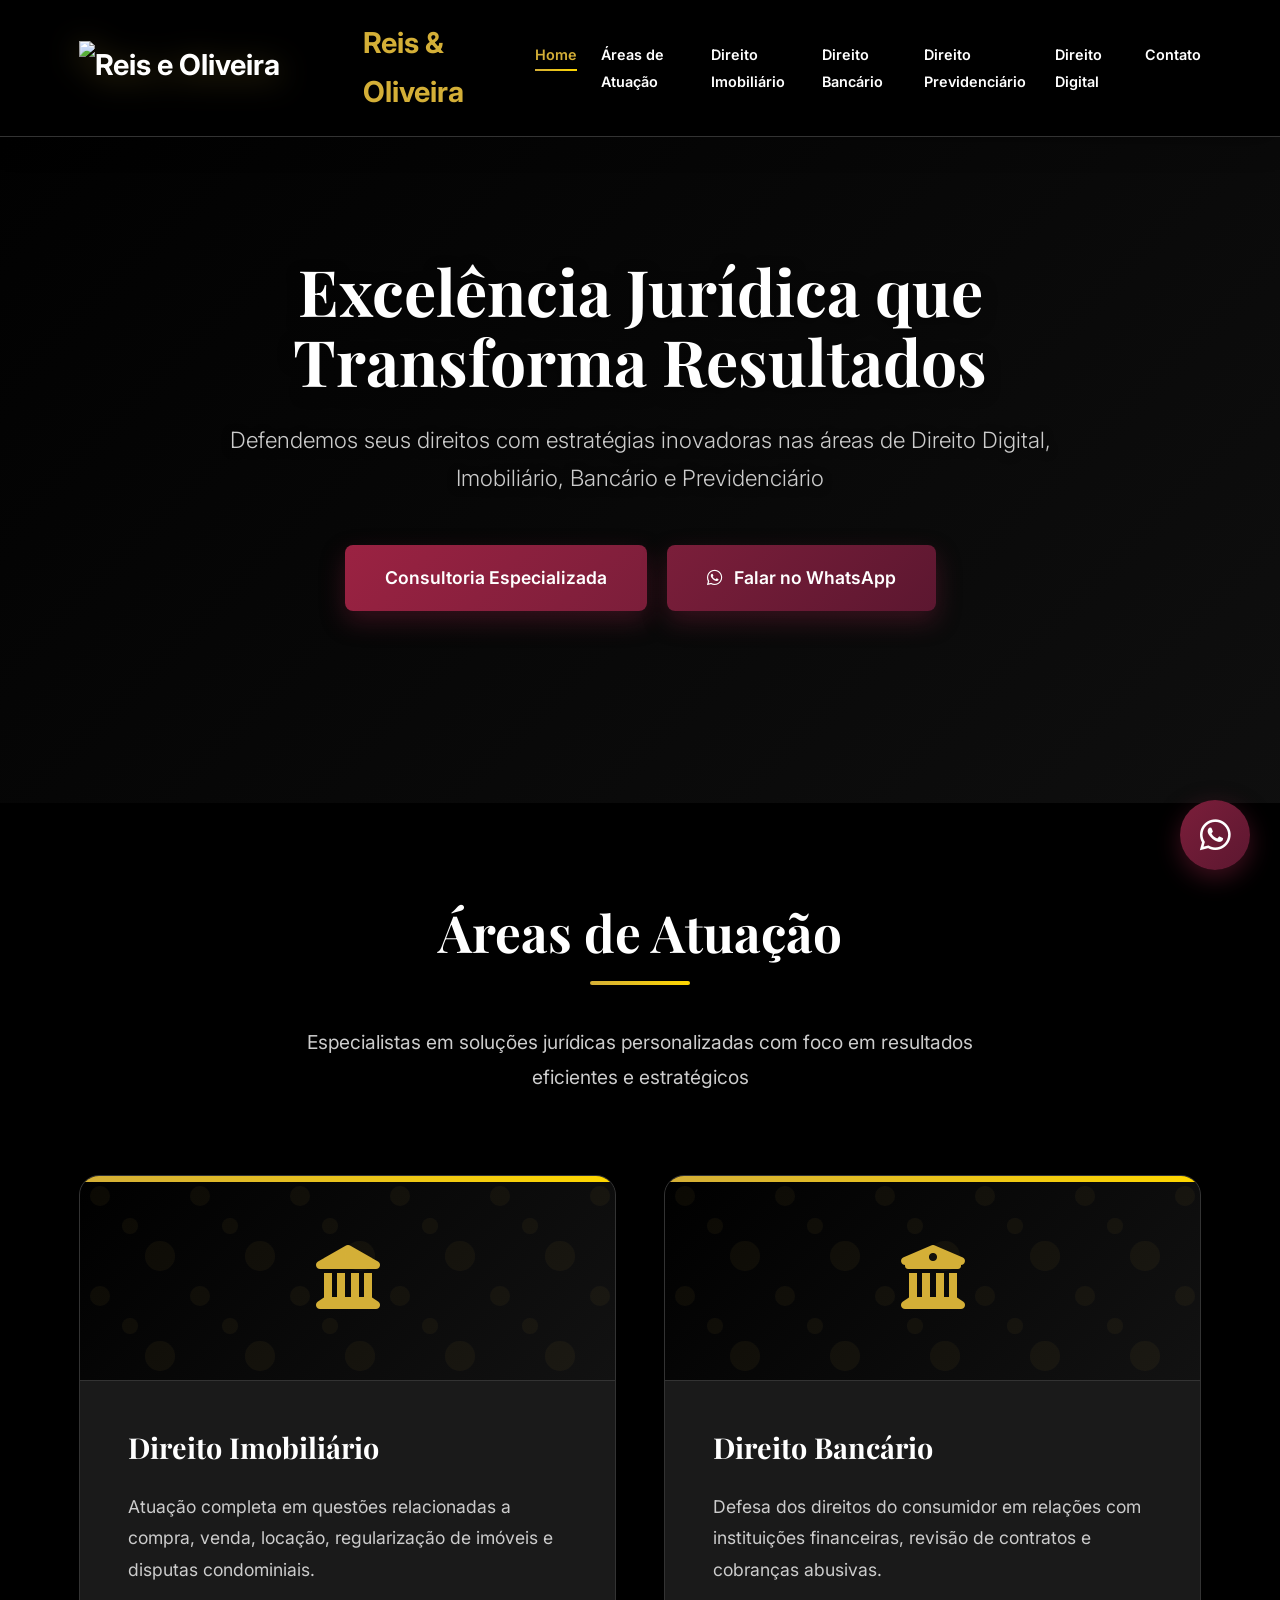
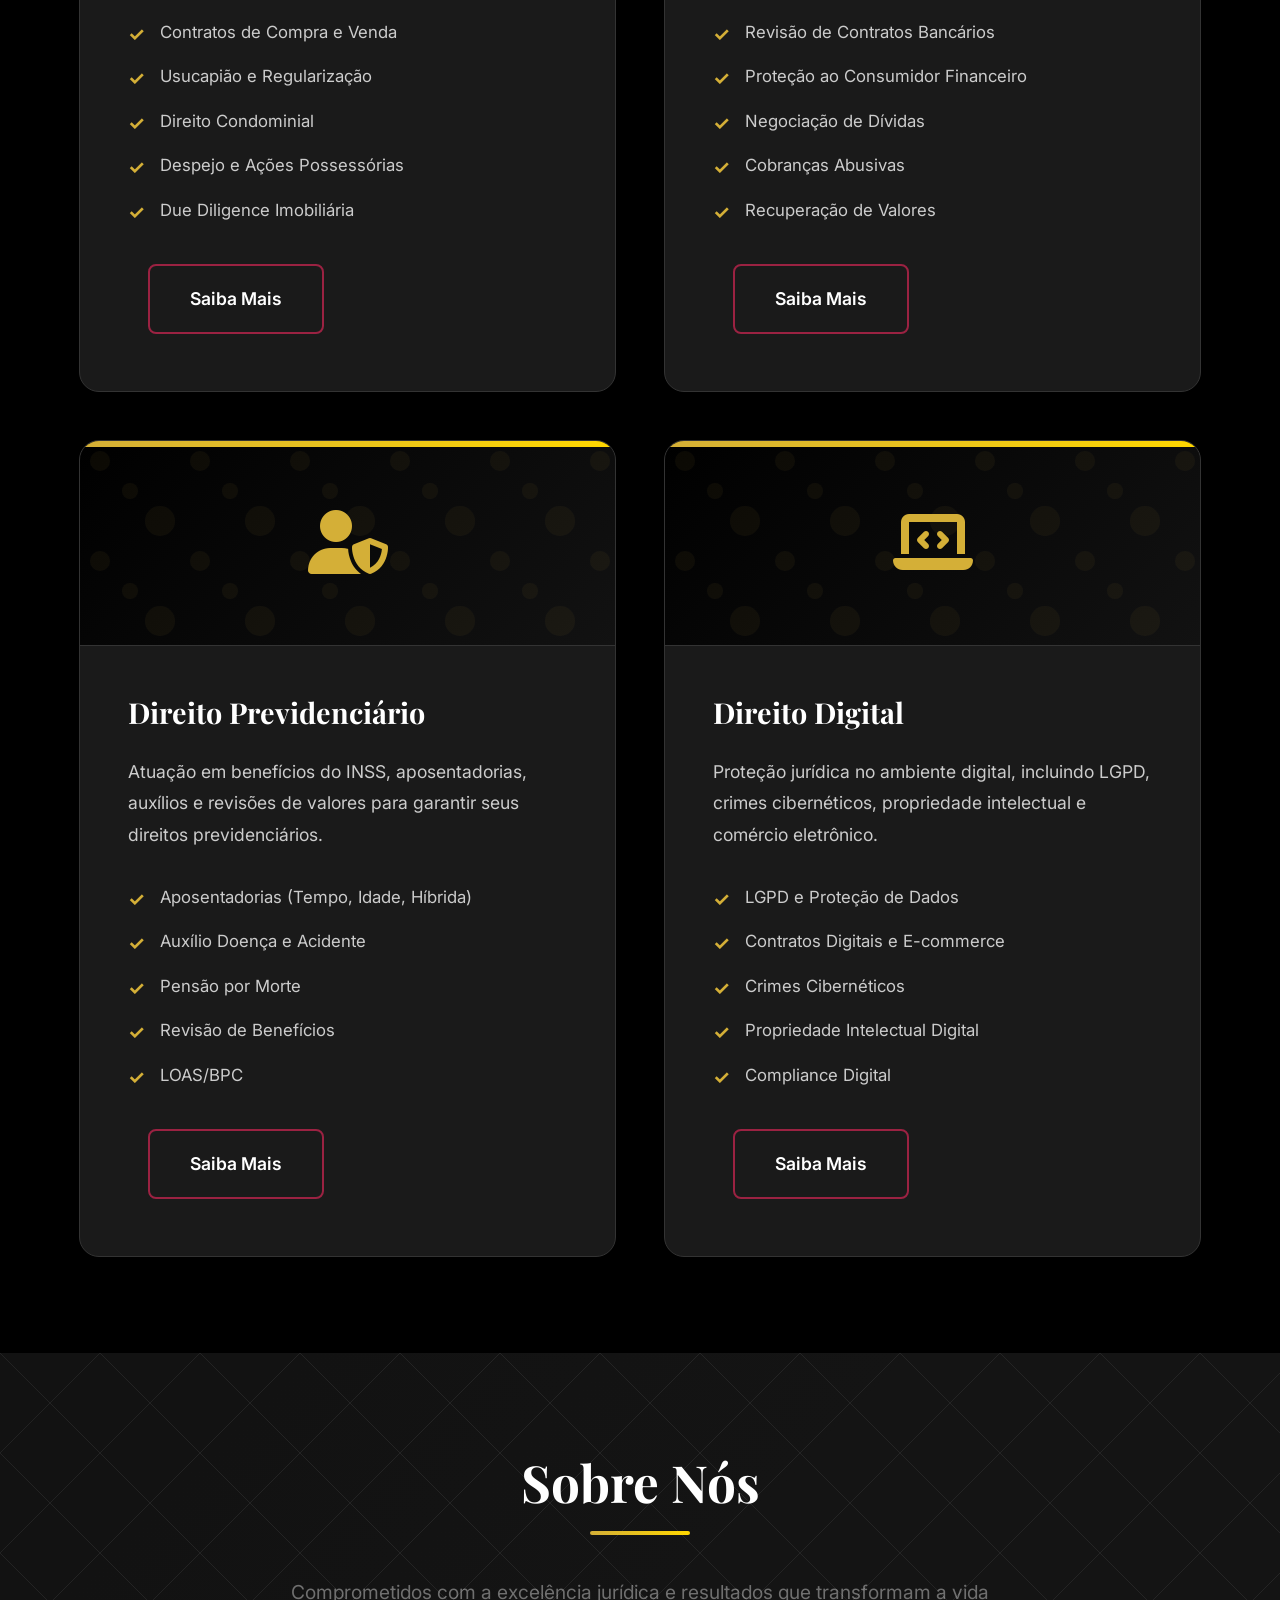
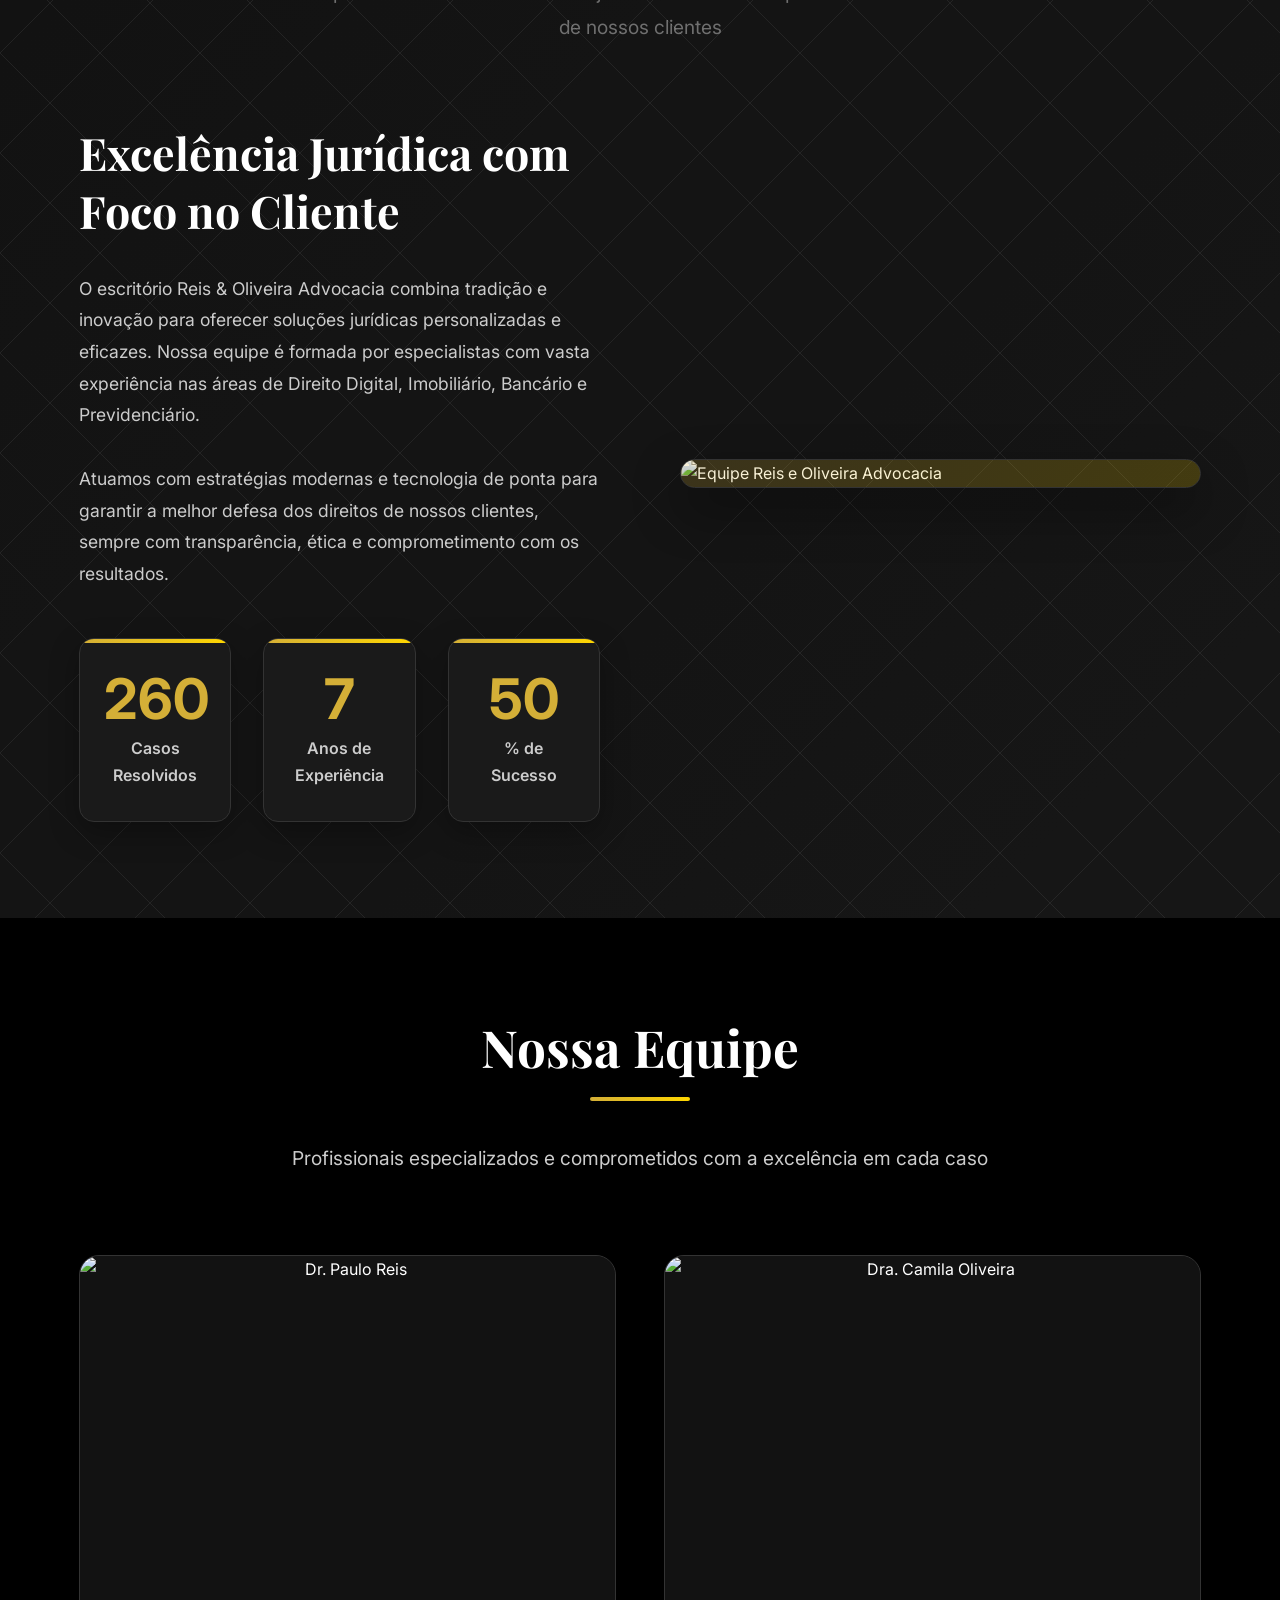
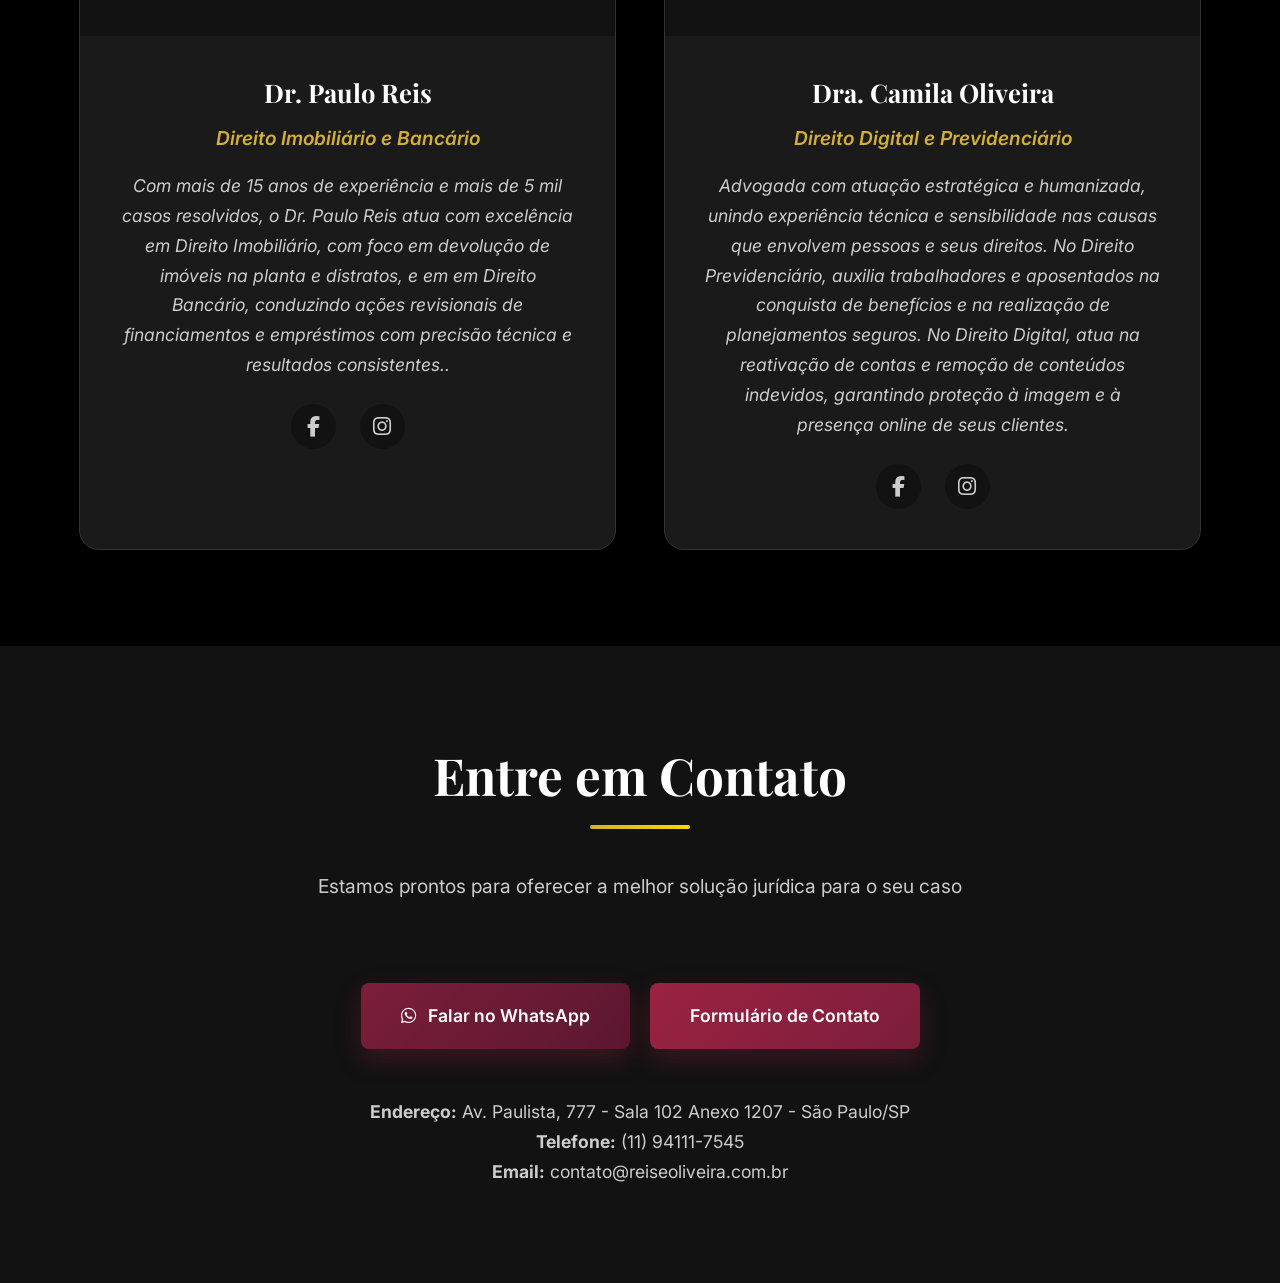
==== index.html @ cec1f497 "Change all buttons from gold/green to wine (bordô) Applies to the primary CTA button, secondary butt" ====
<!DOCTYPE html>
<html lang="pt-BR">
<head>
    <meta charset="UTF-8">
    <meta name="viewport" content="width=device-width, initial-scale=1.0">
    <title>Reis e Oliveira Advocacia - Excelência em Direito Digital e Imobiliário</title>
    <meta name="description" content="Escritório de advocacia especializado em Direito Digital, Imobiliário, Bancário e Previdenciário. Soluções jurídicas personalizadas com resultados comprovados.">
    <link rel="icon" href="https://conclusao.unieja.com.br/wp-content/uploads/2025/10/logo-reis-e-oliveira.png">
    <link rel="preconnect" href="https://fonts.googleapis.com">
    <link rel="preconnect" href="https://fonts.gstatic.com" crossorigin>
    <link href="https://fonts.googleapis.com/css2?family=Playfair+Display:wght@400;500;600;700&family=Inter:wght@300;400;500;600;700&display=swap" rel="stylesheet">
    <link rel="stylesheet" href="https://cdnjs.cloudflare.com/ajax/libs/font-awesome/6.4.0/css/all.min.css">
    <style>
        /* Variáveis de cores - Tema Preto e Dourado */
        :root {
            --primary: #000000;
            --secondary: #121212;
            --accent: #D4AF37;
            --accent-light: #FFD700;
            --accent-dark: #B8860B;
            --text: #FFFFFF;
            --text-secondary: #CCCCCC;
            --card-bg: #1A1A1A;
            --border: #333333;
        }

        /* Reset e estilos base */
        * {
            margin: 0;
            padding: 0;
            box-sizing: border-box;
        }

        html {
            scroll-behavior: smooth;
        }

        body {
            font-family: 'Inter', sans-serif;
            line-height: 1.7;
            color: var(--text);
            background-color: var(--primary);
            overflow-x: hidden;
        }

        h1, h2, h3, h4, h5, h6 {
            font-family: 'Playfair Display', serif;
            font-weight: 700;
            line-height: 1.3;
            margin-bottom: 1rem;
        }

        .container {
            width: 90%;
            max-width: 1200px;
            margin: 0 auto;
            padding: 0 15px;
        }

        .section-padding {
            padding: 6rem 0;
        }

        /* Animações premium */
        @keyframes fadeInUp {
            from {
                opacity: 0;
                transform: translateY(50px);
            }
            to {
                opacity: 1;
                transform: translateY(0);
            }
        }

        @keyframes fadeInLeft {
            from {
                opacity: 0;
                transform: translateX(-50px);
            }
            to {
                opacity: 1;
                transform: translateX(0);
            }
        }

        @keyframes fadeInRight {
            from {
                opacity: 0;
                transform: translateX(50px);
            }
            to {
                opacity: 1;
                transform: translateX(0);
            }
        }

        @keyframes pulse {
            0% {
                transform: scale(1);
                box-shadow: 0 0 0 0 rgba(212, 175, 55, 0.7);
            }
            70% {
                transform: scale(1.05);
                box-shadow: 0 0 0 15px rgba(212, 175, 55, 0);
            }
            100% {
                transform: scale(1);
                box-shadow: 0 0 0 0 rgba(212, 175, 55, 0);
            }
        }

        @keyframes float {
            0% {
                transform: translateY(0px);
            }
            50% {
                transform: translateY(-15px);
            }
            100% {
                transform: translateY(0px);
            }
        }

        @keyframes slideInFromTop {
            from {
                opacity: 0;
                transform: translateY(-100px);
            }
            to {
                opacity: 1;
                transform: translateY(0);
            }
        }

        .animate-on-scroll {
            opacity: 0;
            transform: translateY(50px);
            transition: all 0.8s cubic-bezier(0.215, 0.61, 0.355, 1);
        }

        .animate-on-scroll.animated {
            opacity: 1;
            transform: translateY(0);
        }

        /* Header premium */
        header {
            background-color: rgba(0, 0, 0, 0.95);
            padding: 1.2rem 0;
            position: fixed;
            width: 100%;
            top: 0;
            z-index: 1000;
            box-shadow: 0 2px 30px rgba(0, 0, 0, 0.3);
            transition: all 0.4s cubic-bezier(0.165, 0.84, 0.44, 1);
            backdrop-filter: blur(15px);
            animation: slideInFromTop 0.8s ease-out;
            border-bottom: 1px solid var(--border);
        }

        header.scrolled {
            padding: 0.8rem 0;
            background-color: rgba(0, 0, 0, 0.98);
            box-shadow: 0 5px 30px rgba(0, 0, 0, 0.4);
        }

        .header-container {
            display: flex;
            justify-content: space-between;
            align-items: center;
        }

        .logo {
            font-size: 1.8rem;
            font-weight: 700;
            color: var(--text);
            text-decoration: none;
            display: flex;
            align-items: center;
            animation: fadeInLeft 1s ease;
        }

        .logo-img {
            height: 55px;
            margin-right: 12px;
            animation: float 4s ease-in-out infinite;
            filter: drop-shadow(0 5px 15px rgba(212, 175, 55, 0.3));
        }

        .logo span {
            color: var(--accent);
            position: relative;
        }

        .logo span::after {
            content: '';
            position: absolute;
            bottom: -2px;
            left: 0;
            width: 100%;
            height: 2px;
            background: linear-gradient(90deg, var(--accent) 0%, var(--accent-light) 100%);
            transform: scaleX(0);
            transform-origin: left;
            transition: transform 0.3s ease;
        }

        .logo:hover span::after {
            transform: scaleX(1);
        }

        nav ul {
            display: flex;
            list-style: none;
        }

        nav ul li {
            margin-left: 1.5rem;
            position: relative;
        }

        nav ul li a {
            color: var(--text);
            text-decoration: none;
            font-weight: 600;
            font-size: 0.9rem;
            transition: all 0.3s ease;
            position: relative;
            padding: 0.5rem 0;
        }

        nav ul li a:hover {
            color: var(--accent);
        }

        nav ul li a::after {
            content: '';
            position: absolute;
            bottom: 0;
            left: 0;
            width: 0;
            height: 2px;
            background: linear-gradient(90deg, var(--accent) 0%, var(--accent-light) 100%);
            transition: width 0.4s cubic-bezier(0.165, 0.84, 0.44, 1);
        }

        nav ul li a:hover::after {
            width: 100%;
        }

        nav ul li a.active {
            color: var(--accent);
        }

        nav ul li a.active::after {
            width: 100%;
        }

        .mobile-menu {
            display: none;
            font-size: 1.5rem;
            cursor: pointer;
            color: var(--text);
            z-index: 1001;
            transition: all 0.3s ease;
        }

        .mobile-menu:hover {
            color: var(--accent);
            transform: scale(1.1);
        }

        /* Hero Section premium com Parallax - ANIMAÇÕES CORRIGIDAS */
        .hero {
            background: 
                linear-gradient(135deg, rgba(0, 0, 0, 0.88) 0%, rgba(18, 18, 18, 0.85) 100%),
                url('https://conclusao.unieja.com.br/wp-content/uploads/2025/11/doutor-paulo-e-camila.jpg');
            background-size: cover;
            background-position: center 30%;
            background-attachment: fixed;
            background-repeat: no-repeat;
            color: var(--text);
            padding: 16rem 0 12rem;
            text-align: center;
            position: relative;
            overflow: hidden;
        }

        .hero::before {
            content: '';
            position: absolute;
            top: 0;
            left: 0;
            width: 100%;
            height: 100%;
            background: url('data:image/svg+xml;utf8,<svg xmlns="http://www.w3.org/2000/svg" width="100" height="100" viewBox="0 0 100 100"><g fill="%23D4AF37" fill-opacity="0.03"><path d="M0,0 L100,100 M100,0 L0,100"/></g></svg>');
            animation: float 20s infinite linear;
        }

        .hero-content {
            max-width: 900px;
            margin: 0 auto;
            position: relative;
            z-index: 1;
        }

        .hero h1 {
            font-size: 4rem;
            margin-bottom: 1.5rem;
            line-height: 1.1;
            animation: fadeInUp 1s ease 0.2s both;
            text-shadow: 0 5px 15px rgba(0, 0, 0, 0.5);
            position: relative;
        }

        .hero p {
            font-size: 1.4rem;
            margin-bottom: 3rem;
            opacity: 0.95;
            animation: fadeInUp 1s ease 0.4s both;
            text-shadow: 0 2px 8px rgba(0, 0, 0, 0.5);
            font-weight: 300;
            color: var(--text-secondary);
        }

        .btn {
            display: inline-block;
            background: linear-gradient(135deg, #9B2242 0%, #7B1E3A 100%);
            color: #FFFFFF;
            padding: 18px 40px;
            border-radius: 8px;
            text-decoration: none;
            font-weight: 600;
            transition: all 0.4s cubic-bezier(0.165, 0.84, 0.44, 1);
            border: none;
            cursor: pointer;
            font-size: 1.1rem;
            box-shadow: 0 10px 25px rgba(123, 30, 58, 0.4);
            position: relative;
            overflow: hidden;
        }

        .btn::before {
            content: '';
            position: absolute;
            top: 0;
            left: -100%;
            width: 100%;
            height: 100%;
            background: linear-gradient(90deg, transparent, rgba(255, 255, 255, 0.3), transparent);
            transition: left 0.7s;
        }

        .btn:hover {
            transform: translateY(-8px) scale(1.05);
            box-shadow: 0 15px 35px rgba(123, 30, 58, 0.6);
        }

        .btn:hover::before {
            left: 100%;
        }

        .btn-secondary {
            background: transparent;
            color: var(--text);
            border: 2px solid #9B2242;
            box-shadow: none;
            margin-left: 20px;
        }

        .btn-secondary:hover {
            background: #9B2242;
            color: #FFFFFF;
            transform: translateY(-8px) scale(1.05);
        }

        .btn-whatsapp {
            background: linear-gradient(135deg, #7B1E3A 0%, #5C1730 100%);
            box-shadow: 0 10px 25px rgba(123, 30, 58, 0.4);
            display: inline-flex;
            align-items: center;
            gap: 12px;
            color: white;
        }

        .btn-whatsapp:hover {
            box-shadow: 0 15px 35px rgba(123, 30, 58, 0.6);
            color: white;
        }

        .btn-container {
            animation: fadeInUp 1s ease 0.6s both;
            display: flex;
            justify-content: center;
            gap: 20px;
            flex-wrap: wrap;
        }

        /* CORREÇÃO DOS ÍCONES - Remover sublinhado */
        .btn-whatsapp,
        .member-social a,
        .whatsapp-float {
            text-decoration: none !important;
        }

        .btn-whatsapp i,
        .member-social a i,
        .whatsapp-float i {
            text-decoration: none;
        }

        /* Seções gerais premium */
        .section-title {
            text-align: center;
            margin-bottom: 5rem;
        }

        .section-title h2 {
            font-size: 3.2rem;
            position: relative;
            display: inline-block;
            padding-bottom: 20px;
            color: var(--text);
        }

        .section-title h2::after {
            content: '';
            position: absolute;
            bottom: 0;
            left: 50%;
            transform: translateX(-50%);
            width: 100px;
            height: 4px;
            background: linear-gradient(90deg, var(--accent) 0%, var(--accent-light) 100%);
            border-radius: 2px;
        }

        .section-title p {
            max-width: 700px;
            margin: 1.5rem auto 0;
            color: var(--text-secondary);
            font-size: 1.2rem;
            line-height: 1.8;
        }

        /* Cards de especialidades premium */
        .specialties {
            display: grid;
            grid-template-columns: repeat(auto-fit, minmax(380px, 1fr));
            gap: 3rem;
        }

        .specialty-card {
            background-color: var(--card-bg);
            border-radius: 20px;
            overflow: hidden;
            box-shadow: 0 15px 40px rgba(0, 0, 0, 0.3);
            transition: all 0.6s cubic-bezier(0.165, 0.84, 0.44, 1);
            position: relative;
            z-index: 1;
            border: 1px solid var(--border);
        }

        .specialty-card:hover {
            transform: translateY(-20px) scale(1.02);
            box-shadow: 0 25px 60px rgba(212, 175, 55, 0.2);
        }

        .specialty-card::before {
            content: '';
            position: absolute;
            top: 0;
            left: 0;
            width: 100%;
            height: 6px;
            background: linear-gradient(90deg, var(--accent) 0%, var(--accent-light) 100%);
            z-index: 2;
        }

        .card-icon {
            background: linear-gradient(135deg, var(--primary) 0%, var(--secondary) 100%);
            color: var(--accent);
            font-size: 4rem;
            padding: 3rem;
            text-align: center;
            position: relative;
            overflow: hidden;
            border-bottom: 1px solid var(--border);
        }

        .card-icon::before {
            content: '';
            position: absolute;
            top: 0;
            left: 0;
            width: 100%;
            height: 100%;
            background: url('data:image/svg+xml;utf8,<svg xmlns="http://www.w3.org/2000/svg" width="100" height="100" viewBox="0 0 100 100"><g fill="%23D4AF37" fill-opacity="0.05"><circle cx="20" cy="20" r="10"/><circle cx="80" cy="80" r="15"/><circle cx="50" cy="50" r="8"/></g></svg>');
        }

        .card-content {
            padding: 3rem;
        }

        .card-content h3 {
            color: var(--text);
            margin-bottom: 1.5rem;
            font-size: 1.8rem;
        }

        .card-content p {
            margin-bottom: 2rem;
            color: var(--text-secondary);
            font-size: 1.1rem;
            line-height: 1.8;
        }

        .card-content ul {
            list-style-type: none;
            margin-bottom: 2.5rem;
        }

        .card-content ul li {
            margin-bottom: 1rem;
            padding-left: 2rem;
            position: relative;
            font-size: 1.05rem;
            color: var(--text-secondary);
        }

        .card-content ul li::before {
            content: '✓';
            position: absolute;
            left: 0;
            color: var(--accent);
            font-weight: bold;
            font-size: 1.2rem;
        }

        /* Seção sobre premium */
        .about {
            background: linear-gradient(135deg, var(--secondary) 0%, #1a1a1a 100%);
            position: relative;
            overflow: hidden;
        }

        .about::before {
            content: '';
            position: absolute;
            top: 0;
            left: 0;
            width: 100%;
            height: 100%;
            background: url('data:image/svg+xml;utf8,<svg xmlns="http://www.w3.org/2000/svg" width="100" height="100" viewBox="0 0 100 100"><rect width="100" height="100" fill="%23121212"/><path d="M0 0L100 100M100 0L0 100" stroke="%23333" stroke-width="1"/></svg>');
            opacity: 0.5;
        }

        .about-content {
            display: grid;
            grid-template-columns: 1fr 1fr;
            gap: 5rem;
            align-items: center;
            position: relative;
            z-index: 1;
        }

        .about-text h2 {
            color: var(--text);
            margin-bottom: 2rem;
            font-size: 2.8rem;
        }

        .about-text p {
            margin-bottom: 2rem;
            color: var(--text-secondary);
            font-size: 1.1rem;
            line-height: 1.8;
        }

        .about-stats {
            display: grid;
            grid-template-columns: repeat(3, 1fr);
            gap: 2rem;
            margin-top: 3rem;
        }

        .stat {
            text-align: center;
            padding: 2rem 1.5rem;
            background-color: var(--card-bg);
            border-radius: 15px;
            box-shadow: 0 10px 30px rgba(0, 0, 0, 0.3);
            transition: all 0.4s ease;
            position: relative;
            overflow: hidden;
            border: 1px solid var(--border);
        }

        .stat::before {
            content: '';
            position: absolute;
            top: 0;
            left: 0;
            width: 100%;
            height: 4px;
            background: linear-gradient(90deg, var(--accent) 0%, var(--accent-light) 100%);
        }

        .stat:hover {
            transform: translateY(-10px);
            box-shadow: 0 20px 40px rgba(212, 175, 55, 0.2);
        }

        .stat-number {
            font-size: 3.5rem;
            font-weight: 700;
            color: var(--accent);
            margin-bottom: 0.5rem;
            display: block;
            line-height: 1;
        }

        .stat-text {
            font-size: 1rem;
            color: var(--text-secondary);
            font-weight: 600;
        }

        .about-image {
            position: relative;
            border-radius: 20px;
            overflow: hidden;
            box-shadow: 0 20px 50px rgba(0, 0, 0, 0.4);
            transform: perspective(1000px) rotateY(-8deg);
            transition: all 0.6s ease;
            border: 1px solid var(--border);
        }

        .about-image:hover {
            transform: perspective(1000px) rotateY(0deg);
        }

        .about-image::before {
            content: '';
            position: absolute;
            top: 0;
            left: 0;
            width: 100%;
            height: 100%;
            background: linear-gradient(135deg, rgba(212, 175, 55, 0.2) 0%, rgba(255, 215, 0, 0.2) 100%);
            z-index: 1;
        }

        .about-image img {
            width: 100%;
            height: auto;
            display: block;
            transition: transform 0.6s ease;
        }

        .about-image:hover img {
            transform: scale(1.08);
        }

        /* Seção de equipe premium */
        .team {
            background-color: var(--primary);
            position: relative;
        }

        .team-members {
            display: grid;
            grid-template-columns: repeat(auto-fit, minmax(320px, 1fr));
            gap: 3rem;
        }

        .team-member {
            text-align: center;
            background-color: var(--card-bg);
            border-radius: 20px;
            overflow: hidden;
            box-shadow: 0 15px 40px rgba(0, 0, 0, 0.3);
            transition: all 0.5s cubic-bezier(0.165, 0.84, 0.44, 1);
            position: relative;
            border: 1px solid var(--border);
        }

        .team-member:hover {
            transform: translateY(-15px);
            box-shadow: 0 25px 60px rgba(212, 175, 55, 0.2);
        }

        .member-photo {
            height: 380px;
            background-color: var(--secondary);
            display: flex;
            align-items: center;
            justify-content: center;
            color: var(--text);
            position: relative;
            overflow: hidden;
        }

        .member-photo img {
            width: 100%;
            height: 100%;
            object-fit: cover;
            transition: all 0.6s ease;
        }

        .team-member:hover .member-photo img {
            transform: scale(1.1);
        }

        .member-photo::before {
            content: '';
            position: absolute;
            top: 0;
            left: 0;
            width: 100%;
            height: 100%;
            background: linear-gradient(135deg, rgba(0, 0, 0, 0.3) 0%, rgba(212, 175, 55, 0.2) 100%);
            z-index: 1;
            opacity: 0;
            transition: opacity 0.4s ease;
        }

        .team-member:hover .member-photo::before {
            opacity: 1;
        }

        .member-info {
            padding: 2.5rem;
        }

        .member-info h3 {
            color: var(--text);
            margin-bottom: 0.8rem;
            font-size: 1.6rem;
        }

        .member-info p {
            color: var(--text-secondary);
            font-style: italic;
            margin-bottom: 1.5rem;
            font-size: 1.1rem;
        }

        .member-info .specialty {
            color: var(--accent);
            font-weight: 600;
            font-size: 1.2rem;
            margin-bottom: 1rem;
        }

        .member-social {
            display: flex;
            justify-content: center;
            gap: 1.5rem;
        }

        .member-social a {
            color: var(--text-secondary);
            font-size: 1.3rem;
            transition: all 0.3s ease;
            width: 45px;
            height: 45px;
            border-radius: 50%;
            display: flex;
            align-items: center;
            justify-content: center;
            background-color: var(--secondary);
            text-decoration: none !important;
        }

        .member-social a:hover {
            color: var(--primary);
            background: linear-gradient(135deg, var(--accent) 0%, var(--accent-light) 100%);
            transform: translateY(-5px) scale(1.1);
        }

        /* Botão WhatsApp Flutuante premium */
        .whatsapp-float {
            position: fixed;
            bottom: 30px;
            right: 30px;
            width: 70px;
            height: 70px;
            background: linear-gradient(135deg, #7B1E3A 0%, #5C1730 100%);
            border-radius: 50%;
            display: flex;
            align-items: center;
            justify-content: center;
            box-shadow: 0 8px 25px rgba(123, 30, 58, 0.5);
            z-index: 1000;
            animation: pulse 2s infinite;
            transition: all 0.4s ease;
            text-decoration: none !important;
        }

        .whatsapp-float:hover {
            transform: scale(1.15);
            box-shadow: 0 12px 30px rgba(123, 30, 58, 0.7);
        }

        /* Responsividade premium */
        @media (max-width: 1200px) {
            .hero h1 {
                font-size: 3.5rem;
            }
            
            .section-title h2 {
                font-size: 2.8rem;
            }
            
            nav ul li {
                margin-left: 1.2rem;
            }
        }

        @media (max-width: 992px) {
            .hero {
                background-attachment: scroll;
                padding: 14rem 0 10rem;
            }
            
            .hero h1 {
                font-size: 3rem;
            }
            
            .about-content {
                grid-template-columns: 1fr;
                gap: 4rem;
            }
            
            .about-image {
                order: -1;
                transform: perspective(1000px) rotateY(0deg);
            }
            
            nav ul li {
                margin-left: 1rem;
            }
        }

        @media (max-width: 768px) {
            .header-container {
                flex-direction: column;
                align-items: flex-start;
            }

            nav {
                width: 100%;
                margin-top: 1rem;
                display: none;
            }

            nav.active {
                display: block;
            }

            nav ul {
                flex-direction: column;
                width: 100%;
            }

            nav ul li {
                margin: 0;
                border-bottom: 1px solid var(--border);
            }

            nav ul li a {
                display: block;
                padding: 1rem 0;
            }

            .mobile-menu {
                display: block;
                position: absolute;
                right: 15px;
                top: 50%;
                transform: translateY(-50%);
            }

            .hero {
                padding: 12rem 0 8rem;
            }

            .hero h1 {
                font-size: 2.5rem;
            }

            .hero p {
                font-size: 1.2rem;
            }

            .btn-container {
                flex-direction: column;
                gap: 1.5rem;
            }

            .btn-secondary {
                margin-left: 0;
            }

            .section-padding {
                padding: 5rem 0;
            }

            .section-title h2 {
                font-size: 2.3rem;
            }

            .specialties {
                grid-template-columns: 1fr;
            }

            .about-stats {
                grid-template-columns: 1fr;
            }
            
            .team-members {
                grid-template-columns: 1fr;
            }
        }

        @media (max-width: 576px) {
            .hero h1 {
                font-size: 2.2rem;
            }
            
            .btn {
                padding: 16px 32px;
                font-size: 1rem;
            }
            
            .card-content {
                padding: 2rem;
            }
            
            .member-info {
                padding: 2rem;
            }
        }
    </style>
</head>
<body>
    <!-- Botão WhatsApp Flutuante -->
    <a href="https://wa.me/5511941117545?text=Olá! Gostaria de mais informações sobre os serviços da Reis e Oliveira Advocacia." class="whatsapp-float" target="_blank">
        <i class="fab fa-whatsapp" style="font-size: 35px; color: white;"></i>
    </a>

    <!-- Header -->
    <header id="header">
        <div class="container header-container">
            <a href="index.html" class="logo">
                <img src="https://conclusao.unieja.com.br/wp-content/uploads/2025/11/logo-reis.png" alt="Reis e Oliveira Advocacia" class="logo-img">
                <span>Reis & Oliveira</span>
            </a>
            <div class="mobile-menu">☰</div>
            <nav id="main-nav">
                <ul>
                    <li><a href="index.html" class="active">Home</a></li>
                    <li><a href="#areas-atuacao">Áreas de Atuação</a></li>
                    <li><a href="direito-imobiliario.html">Direito Imobiliário</a></li>
                    <li><a href="direito-bancario.html">Direito Bancário</a></li>
                    <li><a href="direito-previdenciario.html">Direito Previdenciário</a></li>
                    <li><a href="direito-digital.html">Direito Digital</a></li>
                    <li><a href="contato.html">Contato</a></li>
                </ul>
            </nav>
        </div>
    </header>

    <!-- Hero Section - ANIMAÇÃO CORRIGIDA -->
    <section class="hero">
        <div class="container hero-content">
            <h1 class="hero-title">Excelência Jurídica que Transforma Resultados</h1>
            <p class="hero-subtitle">Defendemos seus direitos com estratégias inovadoras nas áreas de Direito Digital, Imobiliário, Bancário e Previdenciário</p>
            <div class="btn-container hero-buttons">
                <a href="contato.html" class="btn">Consultoria Especializada</a>
                <a href="https://wa.me/5511941117545?text=Olá! Gostaria de mais informações sobre os serviços da Reis e Oliveira Advocacia." class="btn btn-whatsapp" target="_blank">
                    <i class="fab fa-whatsapp"></i>
                    Falar no WhatsApp
                </a>
            </div>
        </div>
    </section>

    <!-- Áreas de Atuação -->
    <section id="areas-atuacao" class="section-padding">
        <div class="container">
            <div class="section-title">
                <h2>Áreas de Atuação</h2>
                <p>Especialistas em soluções jurídicas personalizadas com foco em resultados eficientes e estratégicos</p>
            </div>
            <div class="specialties">
                <!-- Direito Imobiliário -->
                <div class="specialty-card animate-on-scroll">
                    <div class="card-icon">
                        <i class="fas fa-landmark"></i>
                    </div>
                    <div class="card-content">
                        <h3>Direito Imobiliário</h3>
                        <p>Atuação completa em questões relacionadas a compra, venda, locação, regularização de imóveis e disputas condominiais.</p>
                        <ul>
                            <li>Contratos de Compra e Venda</li>
                            <li>Usucapião e Regularização</li>
                            <li>Direito Condominial</li>
                            <li>Despejo e Ações Possessórias</li>
                            <li>Due Diligence Imobiliária</li>
                        </ul>
                        <a href="direito-imobiliario.html" class="btn btn-secondary">Saiba Mais</a>
                    </div>
                </div>

                <!-- Direito Bancário -->
                <div class="specialty-card animate-on-scroll">
                    <div class="card-icon">
                        <i class="fas fa-university"></i>
                    </div>
                    <div class="card-content">
                        <h3>Direito Bancário</h3>
                        <p>Defesa dos direitos do consumidor em relações com instituições financeiras, revisão de contratos e cobranças abusivas.</p>
                        <ul>
                            <li>Revisão de Contratos Bancários</li>
                            <li>Proteção ao Consumidor Financeiro</li>
                            <li>Negociação de Dívidas</li>
                            <li>Cobranças Abusivas</li>
                            <li>Recuperação de Valores</li>
                        </ul>
                        <a href="direito-bancario.html" class="btn btn-secondary">Saiba Mais</a>
                    </div>
                </div>

                <!-- Direito Previdenciário -->
                <div class="specialty-card animate-on-scroll">
                    <div class="card-icon">
                        <i class="fas fa-user-shield"></i>
                    </div>
                    <div class="card-content">
                        <h3>Direito Previdenciário</h3>
                        <p>Atuação em benefícios do INSS, aposentadorias, auxílios e revisões de valores para garantir seus direitos previdenciários.</p>
                        <ul>
                            <li>Aposentadorias (Tempo, Idade, Híbrida)</li>
                            <li>Auxílio Doença e Acidente</li>
                            <li>Pensão por Morte</li>
                            <li>Revisão de Benefícios</li>
                            <li>LOAS/BPC</li>
                        </ul>
                        <a href="direito-previdenciario.html" class="btn btn-secondary">Saiba Mais</a>
                    </div>
                </div>

                <!-- Direito Digital -->
                <div class="specialty-card animate-on-scroll">
                    <div class="card-icon">
                        <i class="fas fa-laptop-code"></i>
                    </div>
                    <div class="card-content">
                        <h3>Direito Digital</h3>
                        <p>Proteção jurídica no ambiente digital, incluindo LGPD, crimes cibernéticos, propriedade intelectual e comércio eletrônico.</p>
                        <ul>
                            <li>LGPD e Proteção de Dados</li>
                            <li>Contratos Digitais e E-commerce</li>
                            <li>Crimes Cibernéticos</li>
                            <li>Propriedade Intelectual Digital</li>
                            <li>Compliance Digital</li>
                        </ul>
                        <a href="direito-digital.html" class="btn btn-secondary">Saiba Mais</a>
                    </div>
                </div>
            </div>
        </div>
    </section>

    <!-- Sobre Nós -->
    <section id="sobre" class="about section-padding">
        <div class="container">
            <div class="section-title">
                <h2>Sobre Nós</h2>
                <p>Comprometidos com a excelência jurídica e resultados que transformam a vida de nossos clientes</p>
            </div>
            <div class="about-content">
                <div class="about-text animate-on-scroll">
                    <h2>Excelência Jurídica com Foco no Cliente</h2>
                    <p>O escritório Reis & Oliveira Advocacia combina tradição e inovação para oferecer soluções jurídicas personalizadas e eficazes. Nossa equipe é formada por especialistas com vasta experiência nas áreas de Direito Digital, Imobiliário, Bancário e Previdenciário.</p>
                    <p>Atuamos com estratégias modernas e tecnologia de ponta para garantir a melhor defesa dos direitos de nossos clientes, sempre com transparência, ética e comprometimento com os resultados.</p>
                    
                    <div class="about-stats">
                        <div class="stat animate-on-scroll">
                            <span class="stat-number" data-count="500">0</span>
                            <span class="stat-text">Casos Resolvidos</span>
                        </div>
                        <div class="stat animate-on-scroll">
                            <span class="stat-number" data-count="15">0</span>
                            <span class="stat-text">Anos de Experiência</span>
                        </div>
                        <div class="stat animate-on-scroll">
                            <span class="stat-number" data-count="98">0</span>
                            <span class="stat-text">% de Sucesso</span>
                        </div>
                    </div>
                </div>
                <div class="about-image animate-on-scroll">
                    <img src="https://conclusao.unieja.com.br/wp-content/uploads/2025/11/doutor-paulo-e-camila.jpg" alt="Equipe Reis e Oliveira Advocacia">
                </div>
            </div>
        </div>
    </section>

    <!-- Nossa Equipe -->
    <section id="equipe" class="team section-padding">
        <div class="container">
            <div class="section-title">
                <h2>Nossa Equipe</h2>
                <p>Profissionais especializados e comprometidos com a excelência em cada caso</p>
            </div>
            <div class="team-members">
                <div class="team-member animate-on-scroll">
                    <div class="member-photo">
                        <img src="https://conclusao.unieja.com.br/wp-content/uploads/2025/11/doutor-paulo.jpg" alt="Dr. Paulo Reis">
                    </div>
                    <div class="member-info">
                        <h3>Dr. Paulo Reis</h3>
                        <p class="specialty">Direito Imobiliário e Bancário</p>
                        <p>Com mais de 15 anos de experiência e mais de 5 mil casos resolvidos, o Dr. Paulo Reis atua com excelência em Direito Imobiliário, com foco em devolução de imóveis na planta e distratos, e em em Direito Bancário, conduzindo ações revisionais de financiamentos e empréstimos com precisão técnica e resultados consistentes..</p>
                        <div class="member-social">
                            <a href="#"><i class="fab fa-facebook-f"></i></a>
                            <a href="#"><i class="fab fa-instagram"></i></a>
                        </div>
                    </div>
                </div>
                <div class="team-member animate-on-scroll">
                    <div class="member-photo">
                        <img src="https://conclusao.unieja.com.br/wp-content/uploads/2025/11/doutora-camila.jpg" alt="Dra. Camila Oliveira">
                    </div>
                    <div class="member-info">
                        <h3>Dra. Camila Oliveira</h3>
                        <p class="specialty">Direito Digital e Previdenciário</p>
                        <p>Advogada com atuação estratégica e humanizada, unindo experiência técnica e sensibilidade nas causas que envolvem pessoas e seus direitos. No Direito Previdenciário, auxilia trabalhadores e aposentados na conquista de benefícios e na realização de planejamentos seguros.
                           No Direito Digital, atua na reativação de contas e remoção de conteúdos indevidos, garantindo proteção à imagem e à presença online de seus clientes.</p>
                        <div class="member-social">
                            <a href="#"><i class="fab fa-facebook-f"></i></a>
                            <a href="#"><i class="fab fa-instagram"></i></a>
                        </div>
                    </div>
                </div>
            </div>
        </div>
    </section>

    <!-- Contato -->
    <section id="contato" class="section-padding" style="background-color: var(--secondary);">
        <div class="container">
            <div class="section-title">
                <h2>Entre em Contato</h2>
                <p>Estamos prontos para oferecer a melhor solução jurídica para o seu caso</p>
            </div>
            <div style="text-align: center; max-width: 800px; margin: 0 auto;">
                <div class="btn-container">
                    <a href="https://wa.me/5511941117545?text=Olá! Gostaria de mais informações sobre os serviços da Reis e Oliveira Advocacia." class="btn btn-whatsapp" target="_blank">
                        <i class="fab fa-whatsapp"></i>
                        Falar no WhatsApp
                    </a>
                    <a href="contato.html" class="btn">Formulário de Contato</a>
                </div>
                <p style="margin-top: 3rem; color: var(--text-secondary); font-size: 1.1rem;">
                    <strong>Endereço:</strong> Av. Paulista, 777 - Sala 102 Anexo 1207 - São Paulo/SP<br>
                    <strong>Telefone:</strong> (11) 94111-7545<br>
                    <strong>Email:</strong> contato@reiseoliveira.com.br
                </p>
            </div>
        </div>
    </section>

    <script>
        // Menu Mobile
        document.addEventListener('DOMContentLoaded', function() {
            const mobileMenu = document.querySelector('.mobile-menu');
            const mainNav = document.getElementById('main-nav');
            
            mobileMenu.addEventListener('click', function() {
                mainNav.classList.toggle('active');
                mobileMenu.textContent = mainNav.classList.contains('active') ? '✕' : '☰';
            });
            
            // Header scroll effect
            const header = document.getElementById('header');
            window.addEventListener('scroll', function() {
                if (window.scrollY > 100) {
                    header.classList.add('scrolled');
                } else {
                    header.classList.remove('scrolled');
                }
            });
            
            // ANIMAÇÃO DO HERO CORRIGIDA
            function initHeroAnimations() {
                const heroTitle = document.querySelector('.hero-title');
                const heroSubtitle = document.querySelector('.hero-subtitle');
                const heroButtons = document.querySelector('.hero-buttons');
                
                // Reset para estado inicial
                heroTitle.style.opacity = '0';
                heroTitle.style.transform = 'translateY(50px)';
                heroSubtitle.style.opacity = '0';
                heroSubtitle.style.transform = 'translateY(50px)';
                heroButtons.style.opacity = '0';
                heroButtons.style.transform = 'translateY(50px)';
                
                // Animações sequenciais
                setTimeout(() => {
                    heroTitle.style.transition = 'all 1s ease 0.2s';
                    heroTitle.style.opacity = '1';
                    heroTitle.style.transform = 'translateY(0)';
                }, 200);
                
                setTimeout(() => {
                    heroSubtitle.style.transition = 'all 1s ease 0.4s';
                    heroSubtitle.style.opacity = '1';
                    heroSubtitle.style.transform = 'translateY(0)';
                }, 400);
                
                setTimeout(() => {
                    heroButtons.style.transition = 'all 1s ease 0.6s';
                    heroButtons.style.opacity = '1';
                    heroButtons.style.transform = 'translateY(0)';
                }, 600);
            }
            
            // Animações ao scroll
            const animateOnScroll = function() {
                const elements = document.querySelectorAll('.animate-on-scroll');
                
                elements.forEach(element => {
                    const elementPosition = element.getBoundingClientRect().top;
                    const screenPosition = window.innerHeight / 1.2;
                    
                    if (elementPosition < screenPosition) {
                        element.classList.add('animated');
                    }
                });
            };
            
            // Contador de estatísticas CORRIGIDO
            function animateCounters() {
                const counters = document.querySelectorAll('.stat-number');
                
                counters.forEach(counter => {
                    // Verificar se este contador já foi animado
                    if (counter.getAttribute('data-animated') === 'true') {
                        return; // Pular se já foi animado
                    }
                    
                    const target = +counter.getAttribute('data-count');
                    const count = +counter.innerText;
                    
                    // Só animar se ainda não atingiu o valor alvo
                    if (count < target) {
                        // Marcar como animado
                        counter.setAttribute('data-animated', 'true');
                        
                        let current = 0;
                        const increment = target / 50;
                        
                        const timer = setInterval(() => {
                            current += increment;
                            if (current >= target) {
                                counter.innerText = target;
                                clearInterval(timer);
                            } else {
                                counter.innerText = Math.floor(current);
                            }
                        }, 30);
                    }
                });
            }
            
            // Observador para animações
            const observer = new IntersectionObserver((entries) => {
                entries.forEach(entry => {
                    if (entry.isIntersecting) {
                        entry.target.classList.add('animated');
                        
                        // Se é um elemento de estatística, animar os contadores
                        if (entry.target.classList.contains('stat')) {
                            setTimeout(animateCounters, 300);
                        }
                    }
                });
            }, { threshold: 0.1 });
            
            // Aplicar observador apenas para elementos que não estão no hero
            document.querySelectorAll('.animate-on-scroll').forEach(el => {
                // Não observar elementos do hero
                if (!el.closest('.hero')) {
                    observer.observe(el);
                }
            });
            
            // Inicializar animações
            window.addEventListener('scroll', animateOnScroll);
            
            // Fechar menu mobile ao clicar em um link
            document.querySelectorAll('nav a').forEach(link => {
                link.addEventListener('click', function() {
                    mainNav.classList.remove('active');
                    mobileMenu.textContent = '☰';
                });
            });
            
            // Inicializar animação do hero
            setTimeout(initHeroAnimations, 500);
        });
    </script>
</body>
</html>
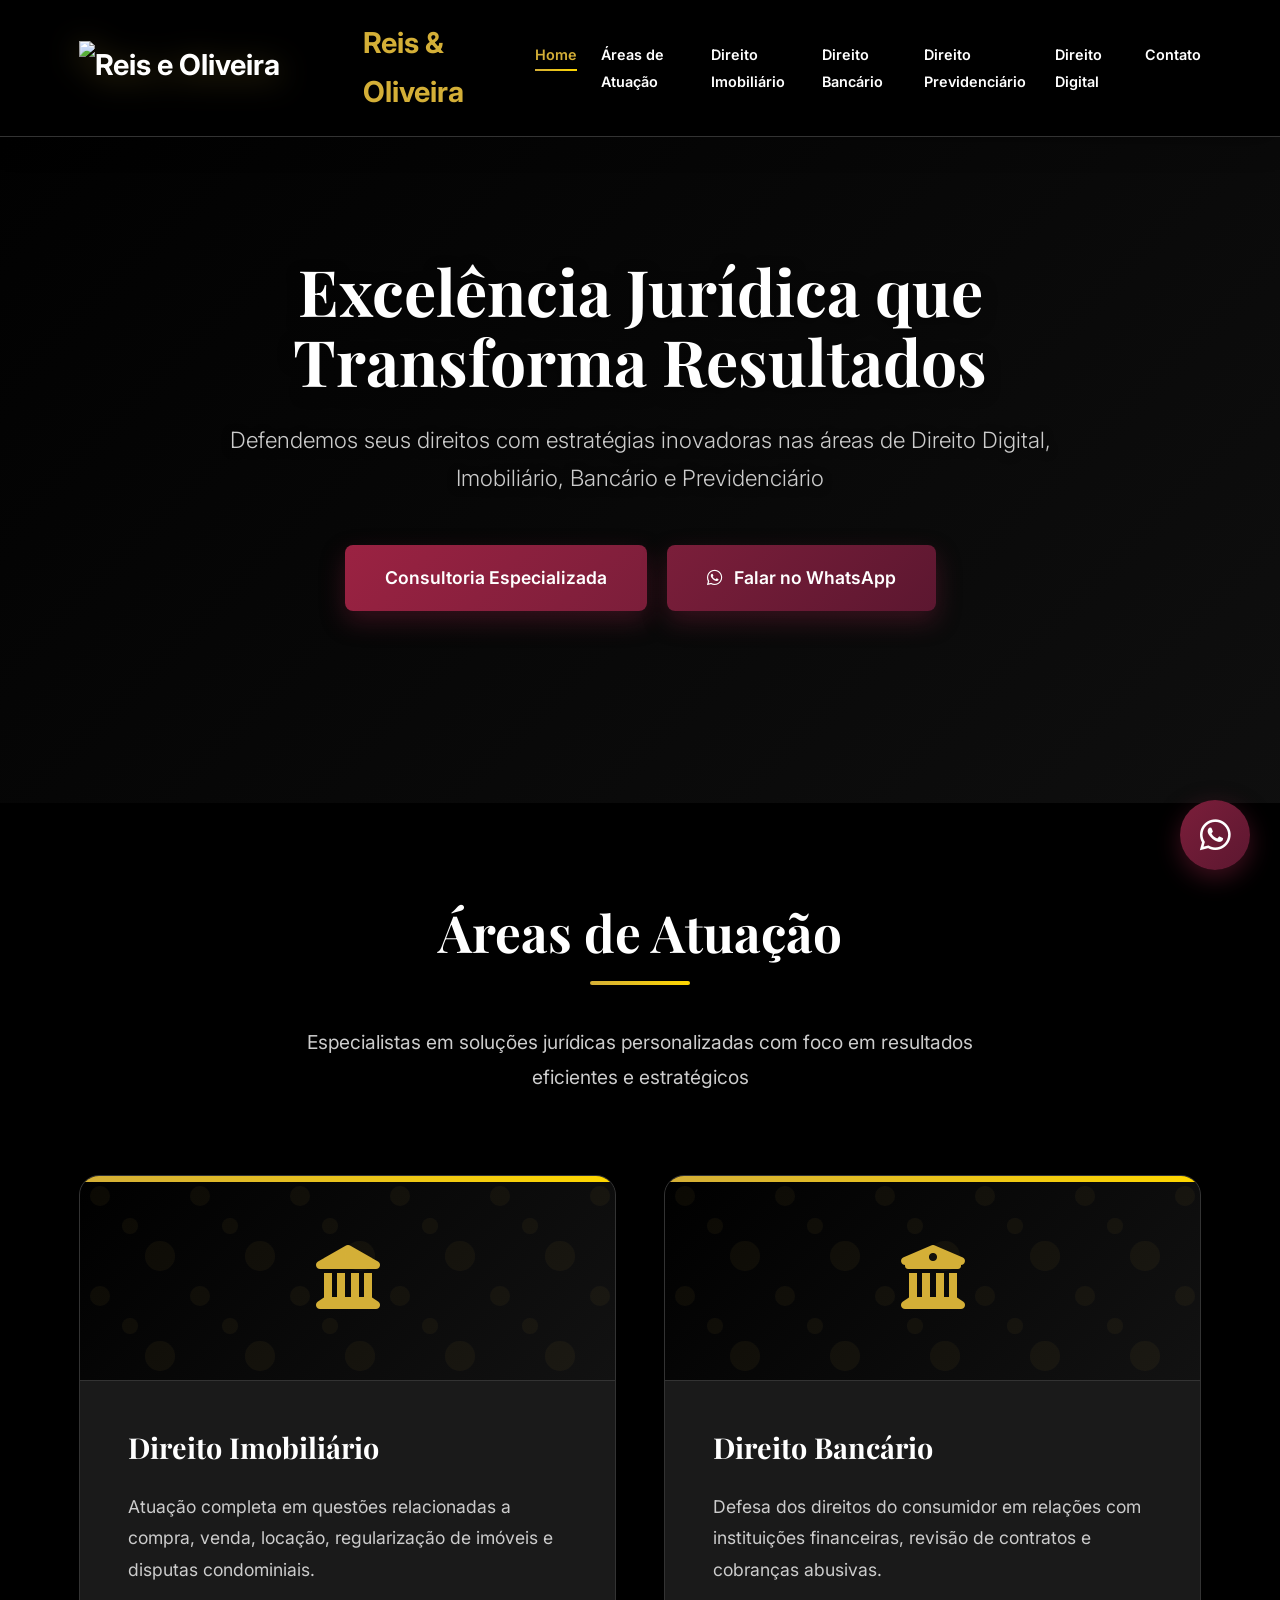
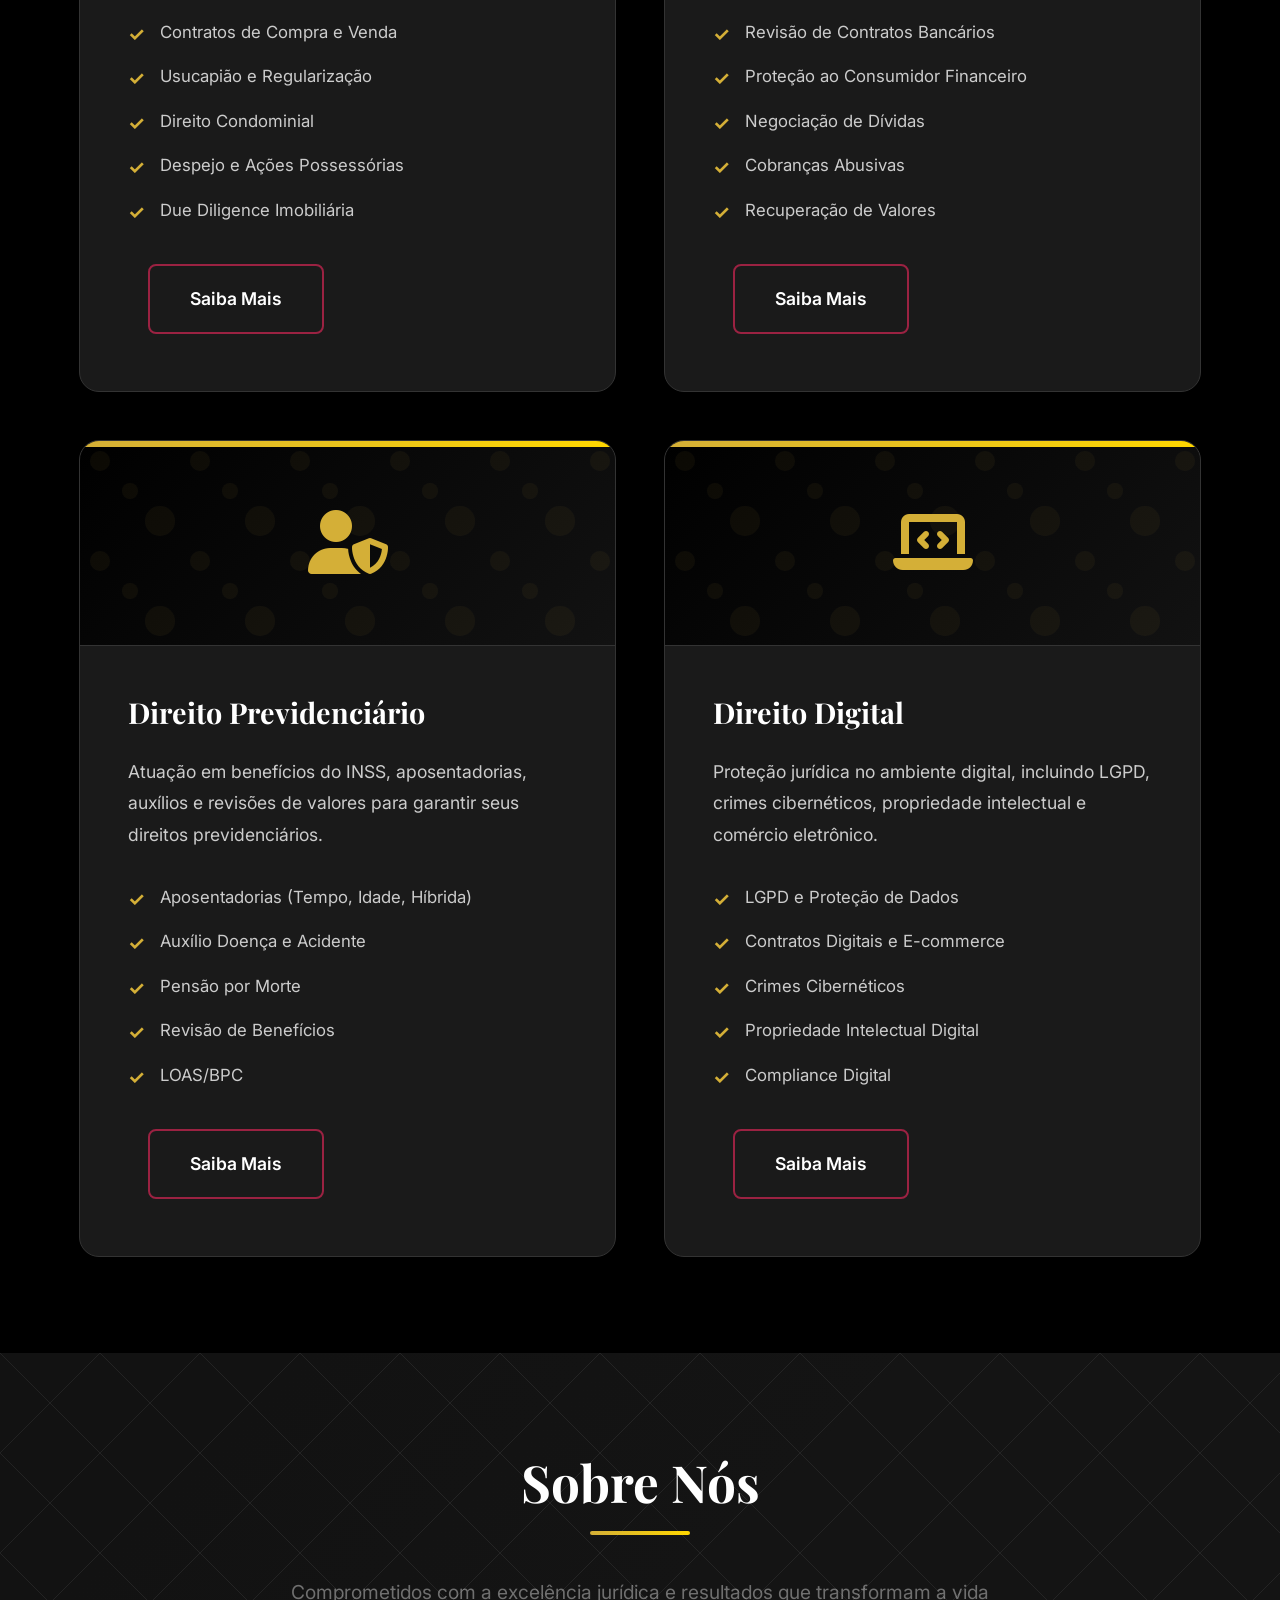
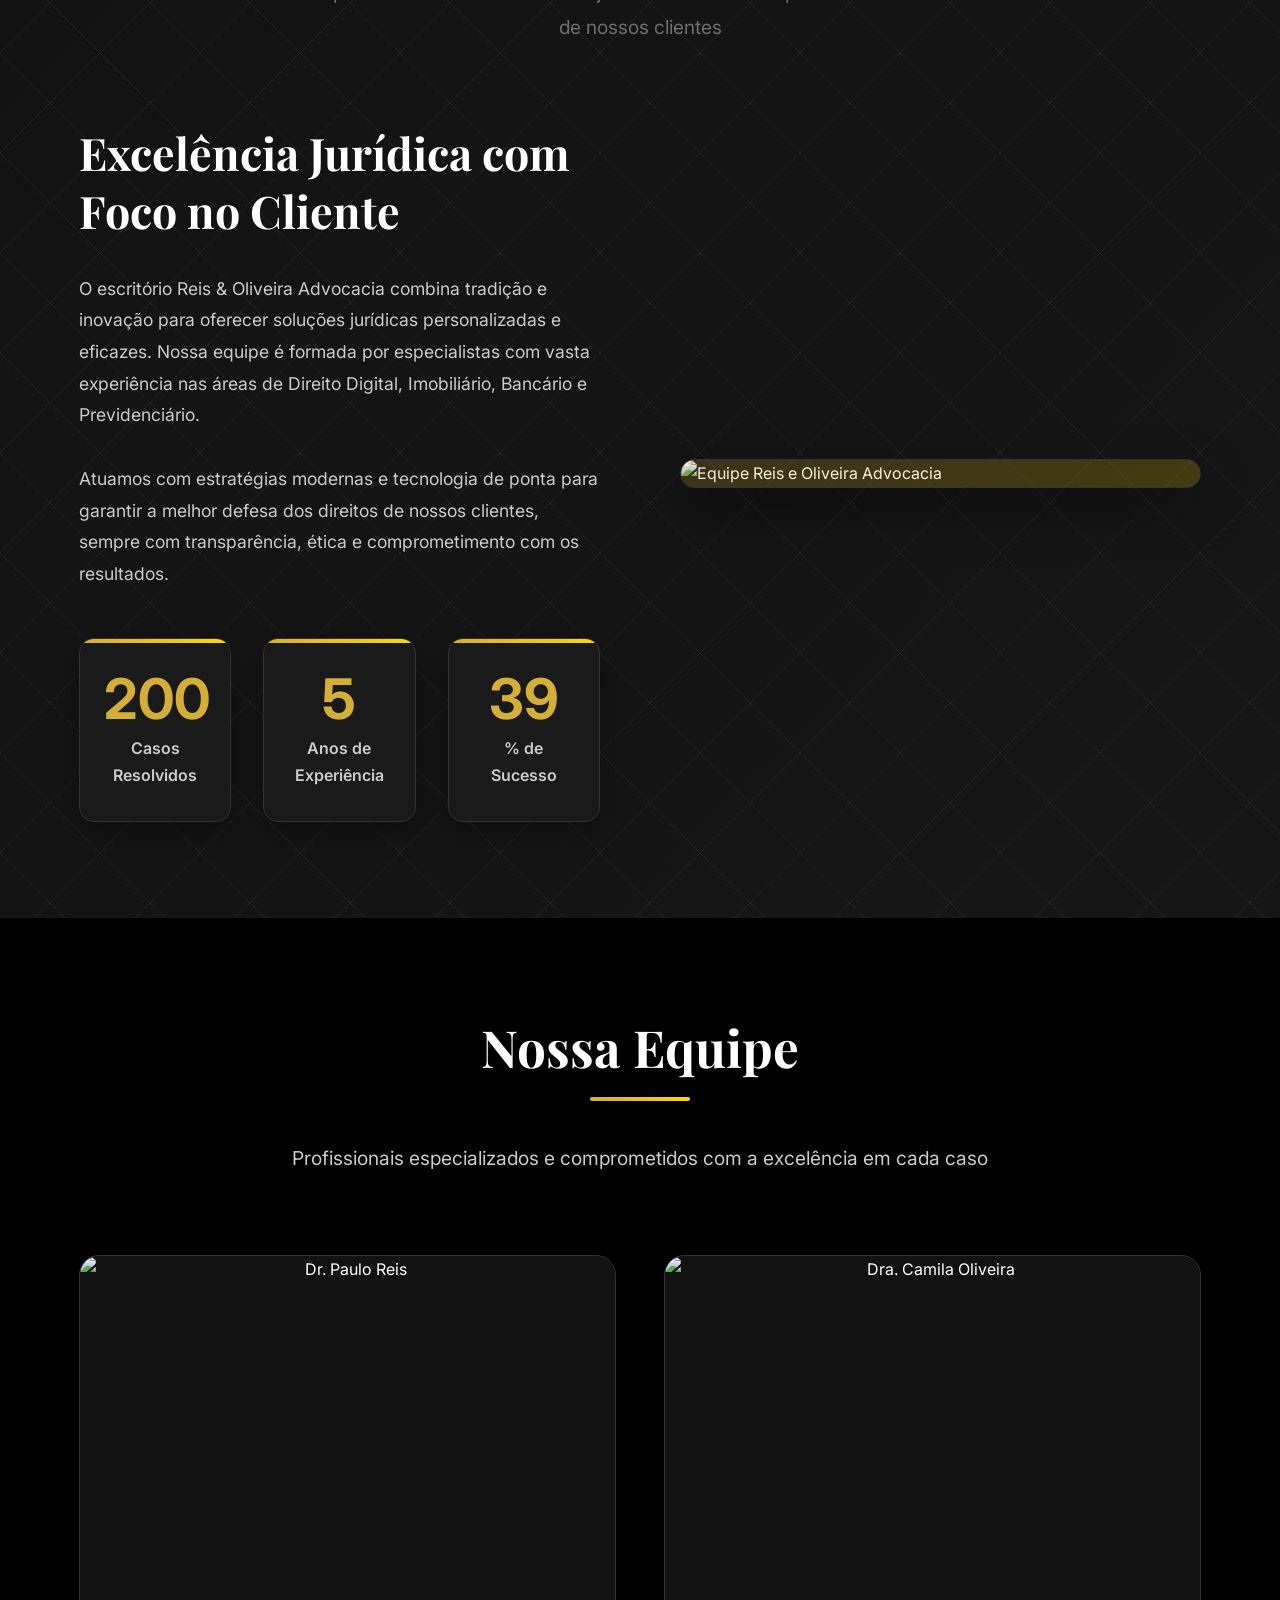
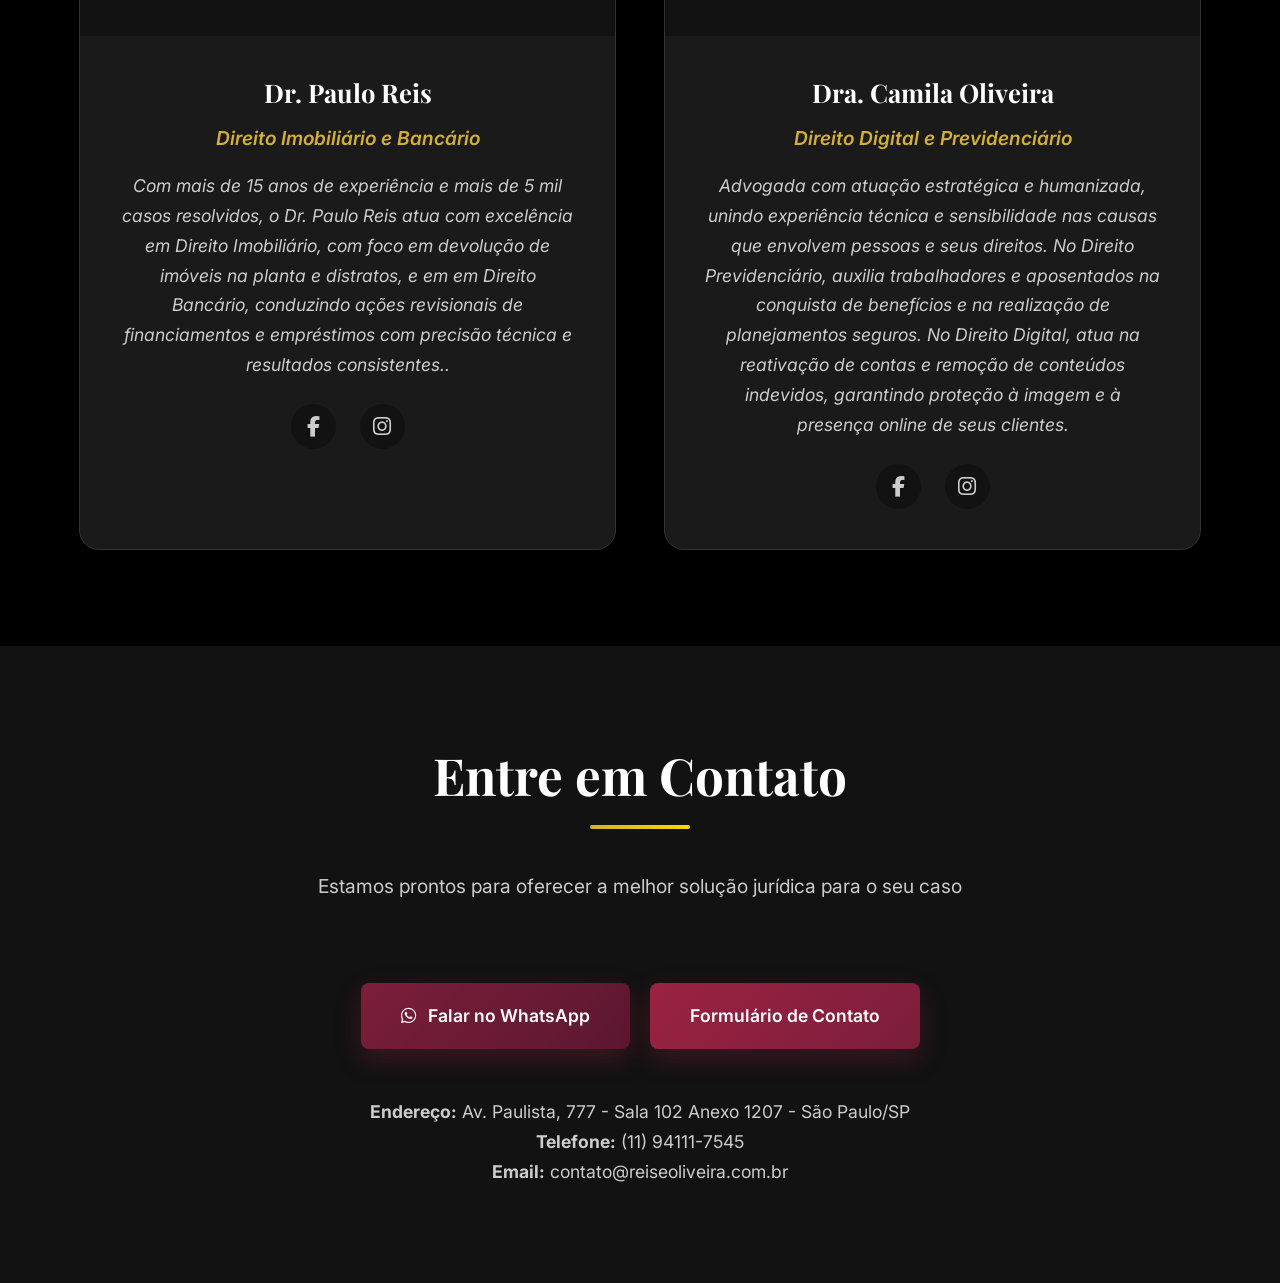
==== commit c065dc94: "Extract shared CSS (variables, header/nav, buttons, footer) to css/style.css index.html, contato.htm" ====
--- a/index.html
+++ b/index.html
@@ -10,80 +10,9 @@
     <link rel="preconnect" href="https://fonts.gstatic.com" crossorigin>
     <link href="https://fonts.googleapis.com/css2?family=Playfair+Display:wght@400;500;600;700&family=Inter:wght@300;400;500;600;700&display=swap" rel="stylesheet">
     <link rel="stylesheet" href="https://cdnjs.cloudflare.com/ajax/libs/font-awesome/6.4.0/css/all.min.css">
+    <link rel="stylesheet" href="css/style.css">
     <style>
-        /* Variáveis de cores - Tema Preto e Dourado */
-        :root {
-            --primary: #000000;
-            --secondary: #121212;
-            --accent: #D4AF37;
-            --accent-light: #FFD700;
-            --accent-dark: #B8860B;
-            --text: #FFFFFF;
-            --text-secondary: #CCCCCC;
-            --card-bg: #1A1A1A;
-            --border: #333333;
-        }
-
-        /* Reset e estilos base */
-        * {
-            margin: 0;
-            padding: 0;
-            box-sizing: border-box;
-        }
-
-        html {
-            scroll-behavior: smooth;
-        }
-
-        body {
-            font-family: 'Inter', sans-serif;
-            line-height: 1.7;
-            color: var(--text);
-            background-color: var(--primary);
-            overflow-x: hidden;
-        }
-
-        h1, h2, h3, h4, h5, h6 {
-            font-family: 'Playfair Display', serif;
-            font-weight: 700;
-            line-height: 1.3;
-            margin-bottom: 1rem;
-        }
-
-        .container {
-            width: 90%;
-            max-width: 1200px;
-            margin: 0 auto;
-            padding: 0 15px;
-        }
-
-        .section-padding {
-            padding: 6rem 0;
-        }
-
-        /* Animações premium */
-        @keyframes fadeInUp {
-            from {
-                opacity: 0;
-                transform: translateY(50px);
-            }
-            to {
-                opacity: 1;
-                transform: translateY(0);
-            }
-        }
-
-        @keyframes fadeInLeft {
-            from {
-                opacity: 0;
-                transform: translateX(-50px);
-            }
-            to {
-                opacity: 1;
-                transform: translateX(0);
-            }
-        }
-
+        /* Animações e ajustes específicos desta página (o resto é global, em css/style.css) */
         @keyframes fadeInRight {
             from {
                 opacity: 0;
@@ -95,33 +24,6 @@
             }
         }
 
-        @keyframes pulse {
-            0% {
-                transform: scale(1);
-                box-shadow: 0 0 0 0 rgba(212, 175, 55, 0.7);
-            }
-            70% {
-                transform: scale(1.05);
-                box-shadow: 0 0 0 15px rgba(212, 175, 55, 0);
-            }
-            100% {
-                transform: scale(1);
-                box-shadow: 0 0 0 0 rgba(212, 175, 55, 0);
-            }
-        }
-
-        @keyframes float {
-            0% {
-                transform: translateY(0px);
-            }
-            50% {
-                transform: translateY(-15px);
-            }
-            100% {
-                transform: translateY(0px);
-            }
-        }
-
         @keyframes slideInFromTop {
             from {
                 opacity: 0;
@@ -133,142 +35,16 @@
             }
         }
 
-        .animate-on-scroll {
-            opacity: 0;
-            transform: translateY(50px);
-            transition: all 0.8s cubic-bezier(0.215, 0.61, 0.355, 1);
-        }
-
-        .animate-on-scroll.animated {
-            opacity: 1;
-            transform: translateY(0);
-        }
-
-        /* Header premium */
         header {
-            background-color: rgba(0, 0, 0, 0.95);
-            padding: 1.2rem 0;
-            position: fixed;
-            width: 100%;
-            top: 0;
-            z-index: 1000;
-            box-shadow: 0 2px 30px rgba(0, 0, 0, 0.3);
-            transition: all 0.4s cubic-bezier(0.165, 0.84, 0.44, 1);
-            backdrop-filter: blur(15px);
             animation: slideInFromTop 0.8s ease-out;
-            border-bottom: 1px solid var(--border);
-        }
-
-        header.scrolled {
-            padding: 0.8rem 0;
-            background-color: rgba(0, 0, 0, 0.98);
-            box-shadow: 0 5px 30px rgba(0, 0, 0, 0.4);
-        }
-
-        .header-container {
-            display: flex;
-            justify-content: space-between;
-            align-items: center;
-        }
-
-        .logo {
-            font-size: 1.8rem;
-            font-weight: 700;
-            color: var(--text);
-            text-decoration: none;
-            display: flex;
-            align-items: center;
-            animation: fadeInLeft 1s ease;
-        }
-
-        .logo-img {
-            height: 55px;
-            margin-right: 12px;
-            animation: float 4s ease-in-out infinite;
-            filter: drop-shadow(0 5px 15px rgba(212, 175, 55, 0.3));
-        }
-
-        .logo span {
-            color: var(--accent);
-            position: relative;
-        }
-
-        .logo span::after {
-            content: '';
-            position: absolute;
-            bottom: -2px;
-            left: 0;
-            width: 100%;
-            height: 2px;
-            background: linear-gradient(90deg, var(--accent) 0%, var(--accent-light) 100%);
-            transform: scaleX(0);
-            transform-origin: left;
-            transition: transform 0.3s ease;
-        }
-
-        .logo:hover span::after {
-            transform: scaleX(1);
-        }
-
-        nav ul {
-            display: flex;
-            list-style: none;
-        }
-
-        nav ul li {
-            margin-left: 1.5rem;
-            position: relative;
-        }
-
-        nav ul li a {
-            color: var(--text);
-            text-decoration: none;
-            font-weight: 600;
-            font-size: 0.9rem;
-            transition: all 0.3s ease;
-            position: relative;
-            padding: 0.5rem 0;
-        }
-
-        nav ul li a:hover {
-            color: var(--accent);
-        }
-
-        nav ul li a::after {
-            content: '';
-            position: absolute;
-            bottom: 0;
-            left: 0;
-            width: 0;
-            height: 2px;
-            background: linear-gradient(90deg, var(--accent) 0%, var(--accent-light) 100%);
-            transition: width 0.4s cubic-bezier(0.165, 0.84, 0.44, 1);
-        }
-
-        nav ul li a:hover::after {
-            width: 100%;
-        }
-
-        nav ul li a.active {
-            color: var(--accent);
-        }
-
-        nav ul li a.active::after {
-            width: 100%;
-        }
-
-        .mobile-menu {
-            display: none;
-            font-size: 1.5rem;
-            cursor: pointer;
-            color: var(--text);
-            z-index: 1001;
-            transition: all 0.3s ease;
-        }
-
-        .mobile-menu:hover {
-            color: var(--accent);
-            transform: scale(1.1);
+        }
+
+        .btn-secondary {
+            margin-left: 20px;
+        }
+
+        .btn-secondary:hover {
+            transform: translateY(-8px) scale(1.05);
         }
 
         /* Hero Section premium com Parallax - ANIMAÇÕES CORRIGIDAS */
@@ -324,71 +100,6 @@
             color: var(--text-secondary);
         }
 
-        .btn {
-            display: inline-block;
-            background: linear-gradient(135deg, #9B2242 0%, #7B1E3A 100%);
-            color: #FFFFFF;
-            padding: 18px 40px;
-            border-radius: 8px;
-            text-decoration: none;
-            font-weight: 600;
-            transition: all 0.4s cubic-bezier(0.165, 0.84, 0.44, 1);
-            border: none;
-            cursor: pointer;
-            font-size: 1.1rem;
-            box-shadow: 0 10px 25px rgba(123, 30, 58, 0.4);
-            position: relative;
-            overflow: hidden;
-        }
-
-        .btn::before {
-            content: '';
-            position: absolute;
-            top: 0;
-            left: -100%;
-            width: 100%;
-            height: 100%;
-            background: linear-gradient(90deg, transparent, rgba(255, 255, 255, 0.3), transparent);
-            transition: left 0.7s;
-        }
-
-        .btn:hover {
-            transform: translateY(-8px) scale(1.05);
-            box-shadow: 0 15px 35px rgba(123, 30, 58, 0.6);
-        }
-
-        .btn:hover::before {
-            left: 100%;
-        }
-
-        .btn-secondary {
-            background: transparent;
-            color: var(--text);
-            border: 2px solid #9B2242;
-            box-shadow: none;
-            margin-left: 20px;
-        }
-
-        .btn-secondary:hover {
-            background: #9B2242;
-            color: #FFFFFF;
-            transform: translateY(-8px) scale(1.05);
-        }
-
-        .btn-whatsapp {
-            background: linear-gradient(135deg, #7B1E3A 0%, #5C1730 100%);
-            box-shadow: 0 10px 25px rgba(123, 30, 58, 0.4);
-            display: inline-flex;
-            align-items: center;
-            gap: 12px;
-            color: white;
-        }
-
-        .btn-whatsapp:hover {
-            box-shadow: 0 15px 35px rgba(123, 30, 58, 0.6);
-            color: white;
-        }
-
         .btn-container {
             animation: fadeInUp 1s ease 0.6s both;
             display: flex;
@@ -780,30 +491,6 @@
             transform: translateY(-5px) scale(1.1);
         }
 
-        /* Botão WhatsApp Flutuante premium */
-        .whatsapp-float {
-            position: fixed;
-            bottom: 30px;
-            right: 30px;
-            width: 70px;
-            height: 70px;
-            background: linear-gradient(135deg, #7B1E3A 0%, #5C1730 100%);
-            border-radius: 50%;
-            display: flex;
-            align-items: center;
-            justify-content: center;
-            box-shadow: 0 8px 25px rgba(123, 30, 58, 0.5);
-            z-index: 1000;
-            animation: pulse 2s infinite;
-            transition: all 0.4s ease;
-            text-decoration: none !important;
-        }
-
-        .whatsapp-float:hover {
-            transform: scale(1.15);
-            box-shadow: 0 12px 30px rgba(123, 30, 58, 0.7);
-        }
-
         /* Responsividade premium */
         @media (max-width: 1200px) {
             .hero h1 {
@@ -845,44 +532,6 @@
         }
 
         @media (max-width: 768px) {
-            .header-container {
-                flex-direction: column;
-                align-items: flex-start;
-            }
-
-            nav {
-                width: 100%;
-                margin-top: 1rem;
-                display: none;
-            }
-
-            nav.active {
-                display: block;
-            }
-
-            nav ul {
-                flex-direction: column;
-                width: 100%;
-            }
-
-            nav ul li {
-                margin: 0;
-                border-bottom: 1px solid var(--border);
-            }
-
-            nav ul li a {
-                display: block;
-                padding: 1rem 0;
-            }
-
-            .mobile-menu {
-                display: block;
-                position: absolute;
-                right: 15px;
-                top: 50%;
-                transform: translateY(-50%);
-            }
-
             .hero {
                 padding: 12rem 0 8rem;
             }
--- a/css/style.css
+++ b/css/style.css
@@ -0,0 +1,429 @@
+/*
+ * Reis e Oliveira Advocacia — estilos globais compartilhados
+ * (variáveis, reset, animações, header/nav, botões, whatsapp flutuante, footer)
+ * Usado por: index.html, contato.html, direito-bancario.html, direito-digital.html,
+ * direito-imobiliario.html, direito-previdenciario.html
+ * Estilos específicos de cada página continuam no <style> de cada arquivo.
+ */
+
+/* Variáveis de cores - Tema Preto e Dourado, botões em bordô */
+:root {
+    --primary: #000000;
+    --secondary: #121212;
+    --accent: #D4AF37;
+    --accent-light: #FFD700;
+    --accent-dark: #B8860B;
+    --text: #FFFFFF;
+    --text-secondary: #CCCCCC;
+    --card-bg: #1A1A1A;
+    --border: #333333;
+    --white: #FFFFFF;
+
+    --btn-light: #9B2242;
+    --btn: #7B1E3A;
+    --btn-dark: #5C1730;
+    --btn-rgb: 123, 30, 58;
+}
+
+/* Reset e estilos base */
+* {
+    margin: 0;
+    padding: 0;
+    box-sizing: border-box;
+}
+
+html {
+    scroll-behavior: smooth;
+}
+
+body {
+    font-family: 'Inter', sans-serif;
+    line-height: 1.7;
+    color: var(--text);
+    background-color: var(--primary);
+    overflow-x: hidden;
+}
+
+h1, h2, h3, h4, h5, h6 {
+    font-family: 'Playfair Display', serif;
+    font-weight: 700;
+    line-height: 1.3;
+    margin-bottom: 1rem;
+}
+
+.container {
+    width: 90%;
+    max-width: 1200px;
+    margin: 0 auto;
+    padding: 0 15px;
+}
+
+.section-padding {
+    padding: 6rem 0;
+}
+
+/* Animações premium */
+@keyframes fadeInUp {
+    from {
+        opacity: 0;
+        transform: translateY(50px);
+    }
+    to {
+        opacity: 1;
+        transform: translateY(0);
+    }
+}
+
+@keyframes fadeInLeft {
+    from {
+        opacity: 0;
+        transform: translateX(-50px);
+    }
+    to {
+        opacity: 1;
+        transform: translateX(0);
+    }
+}
+
+@keyframes pulse {
+    0% {
+        transform: scale(1);
+        box-shadow: 0 0 0 0 rgba(var(--btn-rgb), 0.7);
+    }
+    70% {
+        transform: scale(1.05);
+        box-shadow: 0 0 0 15px rgba(var(--btn-rgb), 0);
+    }
+    100% {
+        transform: scale(1);
+        box-shadow: 0 0 0 0 rgba(var(--btn-rgb), 0);
+    }
+}
+
+@keyframes float {
+    0% {
+        transform: translateY(0px);
+    }
+    50% {
+        transform: translateY(-15px);
+    }
+    100% {
+        transform: translateY(0px);
+    }
+}
+
+.animate-on-scroll {
+    opacity: 0;
+    transform: translateY(50px);
+    transition: all 0.8s cubic-bezier(0.215, 0.61, 0.355, 1);
+}
+
+.animate-on-scroll.animated {
+    opacity: 1;
+    transform: translateY(0);
+}
+
+/* Header premium */
+header {
+    background-color: rgba(0, 0, 0, 0.95);
+    padding: 1.2rem 0;
+    position: fixed;
+    width: 100%;
+    top: 0;
+    z-index: 1000;
+    box-shadow: 0 2px 30px rgba(0, 0, 0, 0.3);
+    transition: all 0.4s cubic-bezier(0.165, 0.84, 0.44, 1);
+    backdrop-filter: blur(15px);
+    border-bottom: 1px solid var(--border);
+}
+
+header.scrolled {
+    padding: 0.8rem 0;
+    background-color: rgba(0, 0, 0, 0.98);
+    box-shadow: 0 5px 30px rgba(0, 0, 0, 0.4);
+}
+
+.header-container {
+    display: flex;
+    justify-content: space-between;
+    align-items: center;
+}
+
+.logo {
+    font-size: 1.8rem;
+    font-weight: 700;
+    color: var(--text);
+    text-decoration: none;
+    display: flex;
+    align-items: center;
+    animation: fadeInLeft 1s ease;
+}
+
+.logo-img {
+    height: 55px;
+    margin-right: 12px;
+    animation: float 4s ease-in-out infinite;
+    filter: drop-shadow(0 5px 15px rgba(212, 175, 55, 0.3));
+}
+
+.logo span {
+    color: var(--accent);
+    position: relative;
+}
+
+.logo span::after {
+    content: '';
+    position: absolute;
+    bottom: -2px;
+    left: 0;
+    width: 100%;
+    height: 2px;
+    background: linear-gradient(90deg, var(--accent) 0%, var(--accent-light) 100%);
+    transform: scaleX(0);
+    transform-origin: left;
+    transition: transform 0.3s ease;
+}
+
+.logo:hover span::after {
+    transform: scaleX(1);
+}
+
+nav ul {
+    display: flex;
+    list-style: none;
+}
+
+nav ul li {
+    margin-left: 1.5rem;
+    position: relative;
+}
+
+nav ul li a {
+    color: var(--text);
+    text-decoration: none;
+    font-weight: 600;
+    font-size: 0.9rem;
+    transition: all 0.3s ease;
+    position: relative;
+    padding: 0.5rem 0;
+}
+
+nav ul li a:hover {
+    color: var(--accent);
+}
+
+nav ul li a::after {
+    content: '';
+    position: absolute;
+    bottom: 0;
+    left: 0;
+    width: 0;
+    height: 2px;
+    background: linear-gradient(90deg, var(--accent) 0%, var(--accent-light) 100%);
+    transition: width 0.4s cubic-bezier(0.165, 0.84, 0.44, 1);
+}
+
+nav ul li a:hover::after {
+    width: 100%;
+}
+
+nav ul li a.active {
+    color: var(--accent);
+}
+
+nav ul li a.active::after {
+    width: 100%;
+}
+
+.mobile-menu {
+    display: none;
+    font-size: 1.5rem;
+    cursor: pointer;
+    color: var(--text);
+    z-index: 1001;
+    transition: all 0.3s ease;
+}
+
+.mobile-menu:hover {
+    color: var(--accent);
+    transform: scale(1.1);
+}
+
+/* Botões */
+.btn {
+    display: inline-block;
+    background: linear-gradient(135deg, var(--btn-light) 0%, var(--btn) 100%);
+    color: #FFFFFF;
+    padding: 18px 40px;
+    border-radius: 8px;
+    text-decoration: none;
+    font-weight: 600;
+    transition: all 0.4s cubic-bezier(0.165, 0.84, 0.44, 1);
+    border: none;
+    cursor: pointer;
+    font-size: 1.1rem;
+    box-shadow: 0 10px 25px rgba(var(--btn-rgb), 0.4);
+    position: relative;
+    overflow: hidden;
+}
+
+.btn::before {
+    content: '';
+    position: absolute;
+    top: 0;
+    left: -100%;
+    width: 100%;
+    height: 100%;
+    background: linear-gradient(90deg, transparent, rgba(255, 255, 255, 0.3), transparent);
+    transition: left 0.7s;
+}
+
+.btn:hover {
+    transform: translateY(-8px) scale(1.05);
+    box-shadow: 0 15px 35px rgba(var(--btn-rgb), 0.6);
+}
+
+.btn:hover::before {
+    left: 100%;
+}
+
+.btn-secondary {
+    background: transparent;
+    color: var(--text);
+    border: 2px solid var(--btn-light);
+    box-shadow: none;
+}
+
+.btn-secondary:hover {
+    background: var(--btn-light);
+    color: #FFFFFF;
+}
+
+.btn-whatsapp {
+    background: linear-gradient(135deg, var(--btn) 0%, var(--btn-dark) 100%);
+    box-shadow: 0 10px 25px rgba(var(--btn-rgb), 0.4);
+    display: inline-flex;
+    align-items: center;
+    gap: 12px;
+    color: white;
+}
+
+.btn-whatsapp:hover {
+    box-shadow: 0 15px 35px rgba(var(--btn-rgb), 0.6);
+    color: white;
+}
+
+.btn-whatsapp i {
+    color: white;
+}
+
+/* Botão WhatsApp Flutuante */
+.whatsapp-float {
+    position: fixed;
+    bottom: 30px;
+    right: 30px;
+    width: 70px;
+    height: 70px;
+    background: linear-gradient(135deg, var(--btn) 0%, var(--btn-dark) 100%);
+    border-radius: 50%;
+    display: flex;
+    align-items: center;
+    justify-content: center;
+    box-shadow: 0 8px 25px rgba(var(--btn-rgb), 0.5);
+    z-index: 1000;
+    animation: pulse 2s infinite;
+    transition: all 0.4s ease;
+    text-decoration: none !important;
+}
+
+.whatsapp-float:hover {
+    transform: scale(1.15);
+    box-shadow: 0 12px 30px rgba(var(--btn-rgb), 0.7);
+}
+
+.whatsapp-float i {
+    font-size: 35px;
+    color: white;
+}
+
+/* Footer */
+footer {
+    background: linear-gradient(135deg, var(--primary) 0%, #1a1a1a 100%);
+    color: var(--text);
+    padding: 4rem 0 2rem;
+    position: relative;
+    border-top: 1px solid var(--border);
+}
+
+footer::before {
+    content: '';
+    position: absolute;
+    top: 0;
+    left: 0;
+    width: 100%;
+    height: 100%;
+    background: url('data:image/svg+xml;utf8,<svg xmlns="http://www.w3.org/2000/svg" width="100" height="100" viewBox="0 0 100 100"><g fill="%23D4AF37" fill-opacity="0.02"><path d="M0,0 L100,100 M100,0 L0,100"/></g></svg>');
+    pointer-events: none;
+}
+
+footer h3 {
+    color: var(--accent);
+    margin-bottom: 1.5rem;
+    font-size: 1.3rem;
+}
+
+footer p {
+    color: var(--text-secondary);
+    margin-bottom: 1rem;
+}
+
+footer a {
+    color: var(--accent);
+    text-decoration: none;
+    font-weight: 600;
+}
+
+footer a:hover {
+    text-decoration: underline;
+}
+
+/* Responsividade comum (header/nav/menu mobile) */
+@media (max-width: 768px) {
+    .header-container {
+        flex-direction: column;
+        align-items: flex-start;
+    }
+
+    nav {
+        width: 100%;
+        margin-top: 1rem;
+        display: none;
+    }
+
+    nav.active {
+        display: block;
+    }
+
+    nav ul {
+        flex-direction: column;
+        width: 100%;
+    }
+
+    nav ul li {
+        margin: 0;
+        border-bottom: 1px solid var(--border);
+    }
+
+    nav ul li a {
+        display: block;
+        padding: 1rem 0;
+    }
+
+    .mobile-menu {
+        display: block;
+        position: absolute;
+        right: 15px;
+        top: 50%;
+        transform: translateY(-50%);
+    }
+}
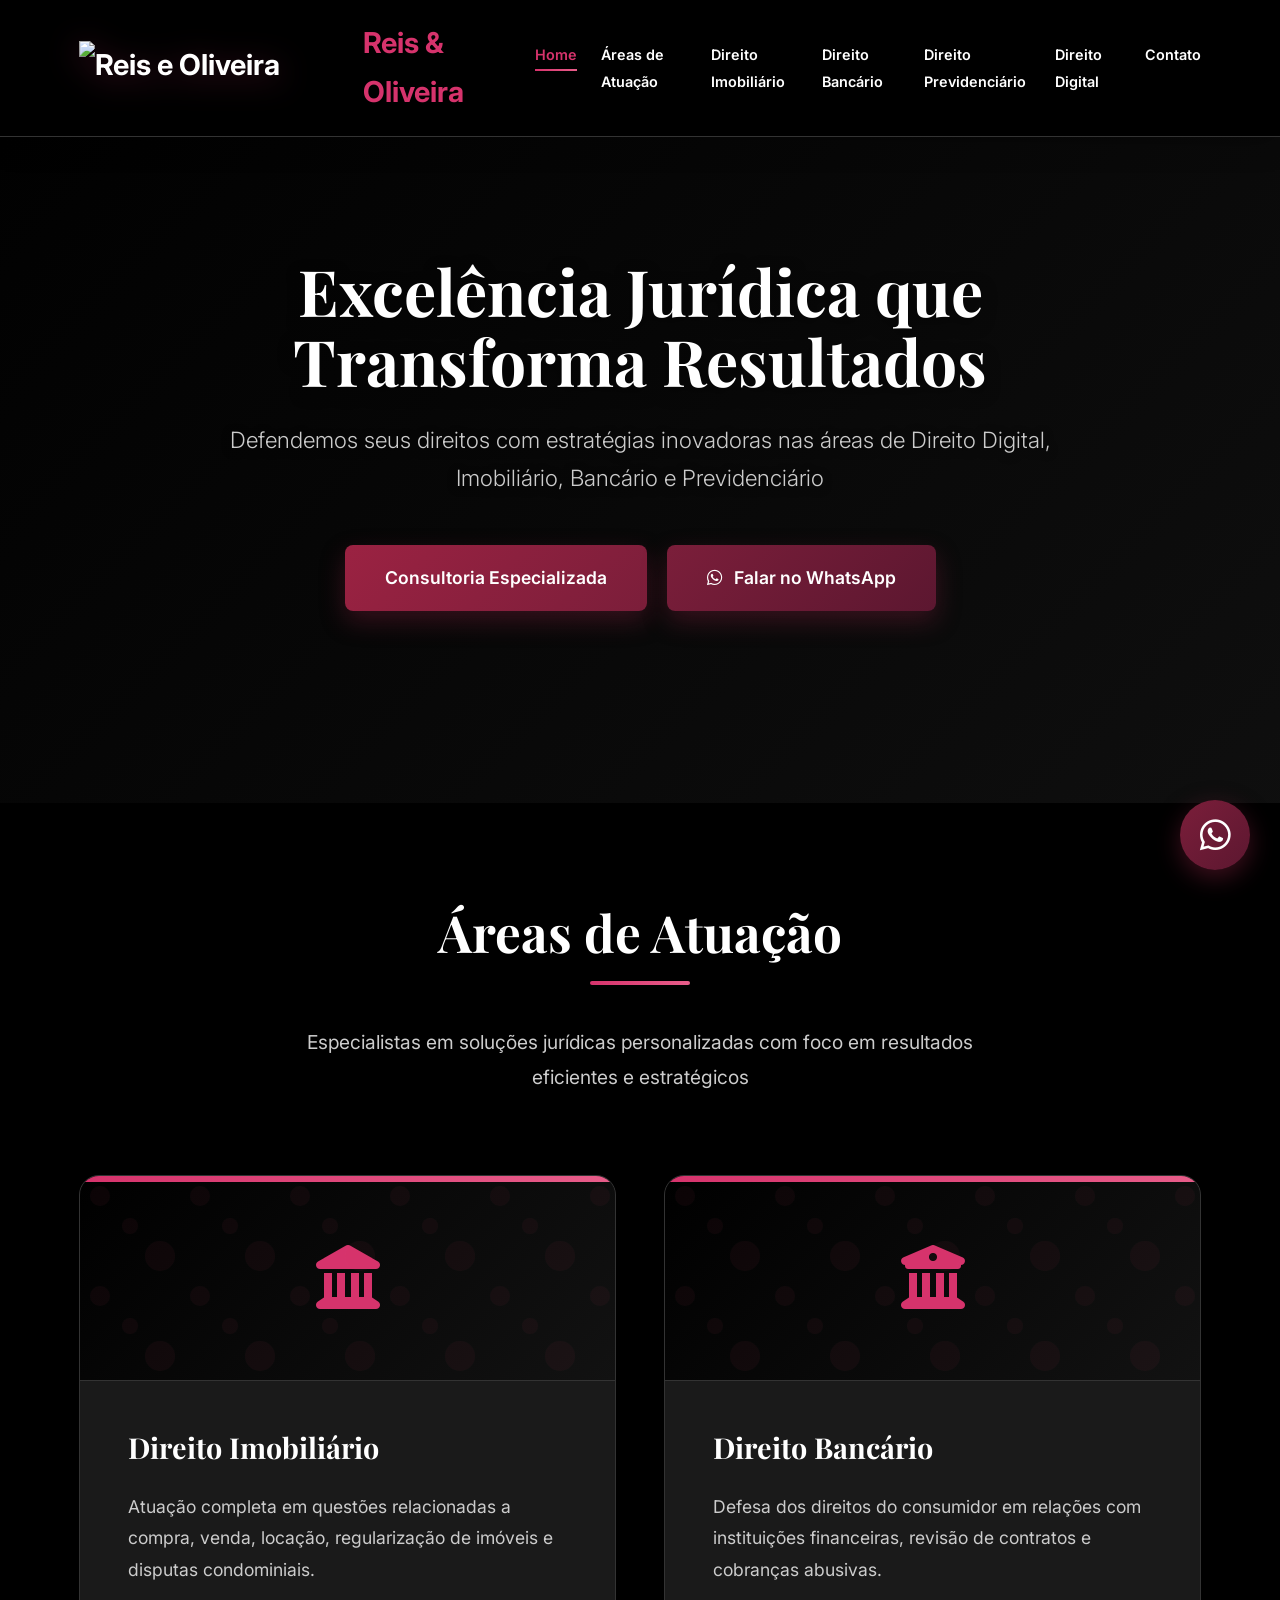
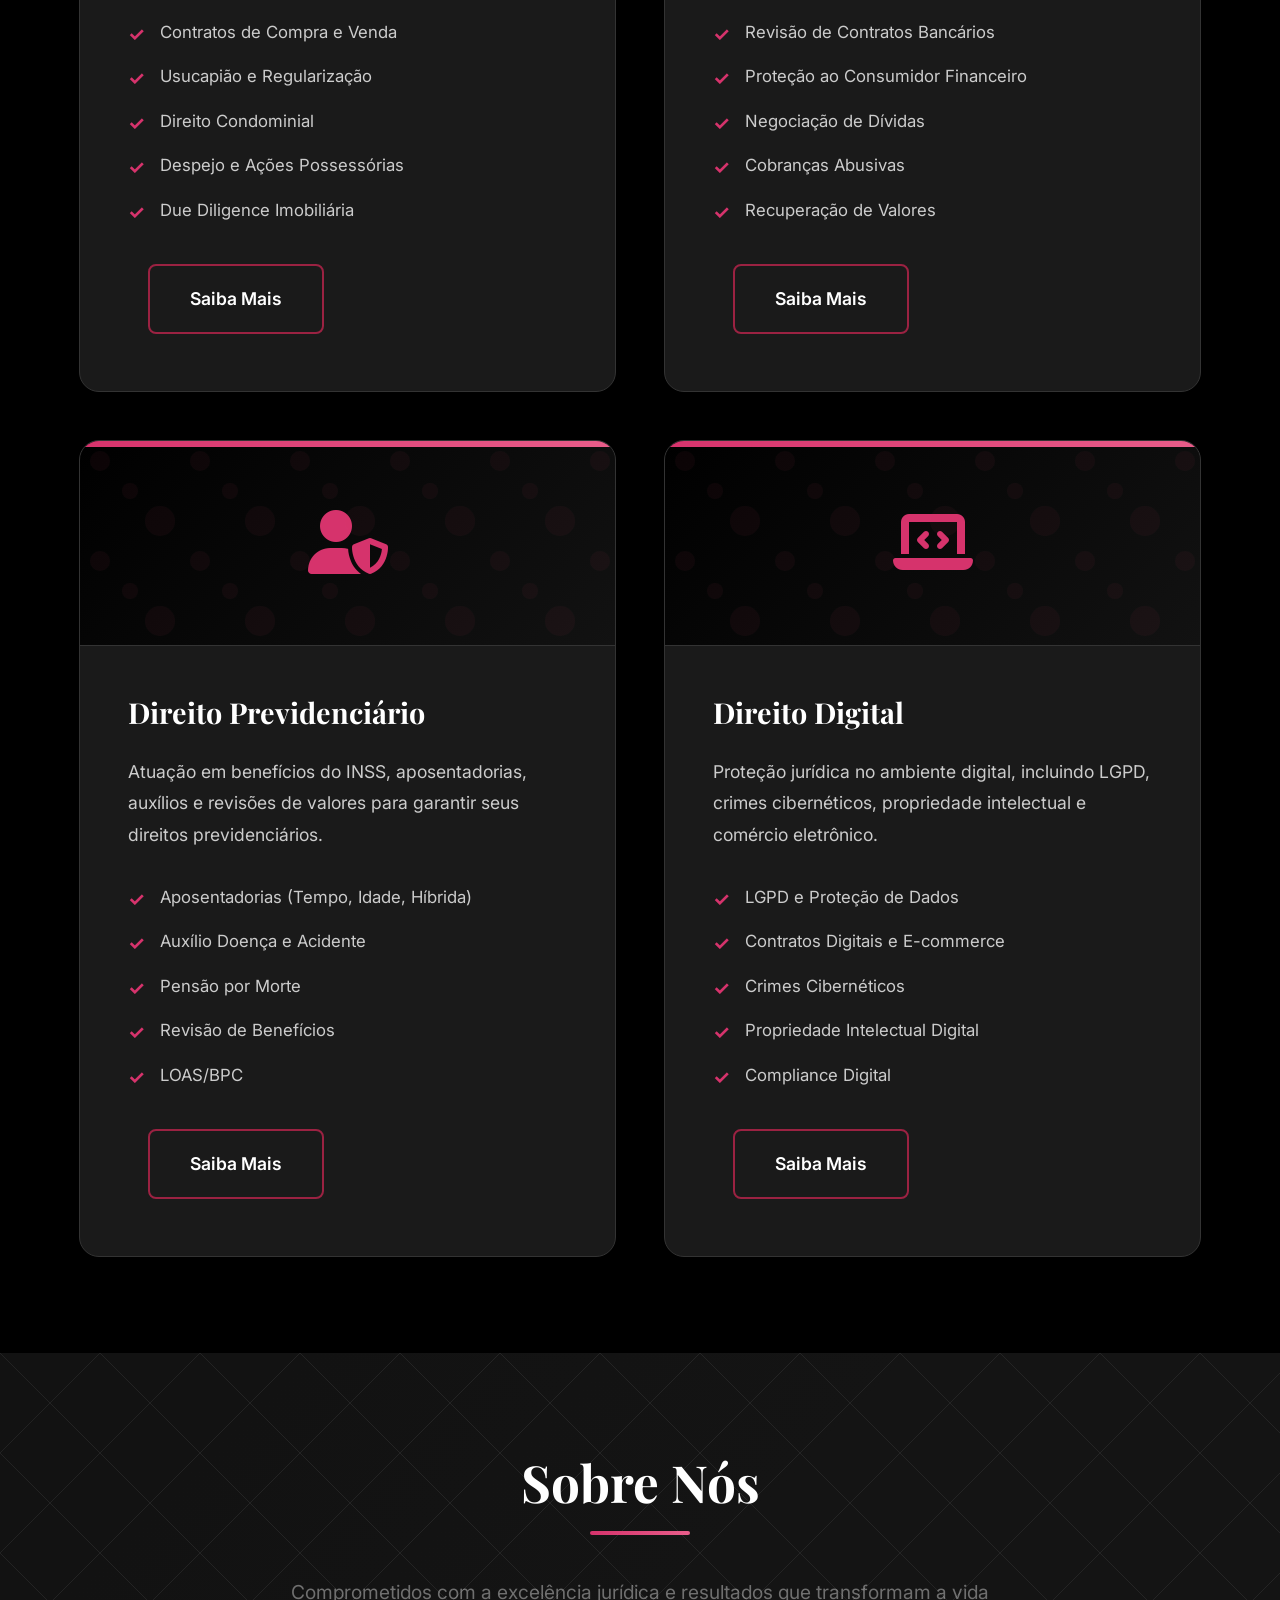
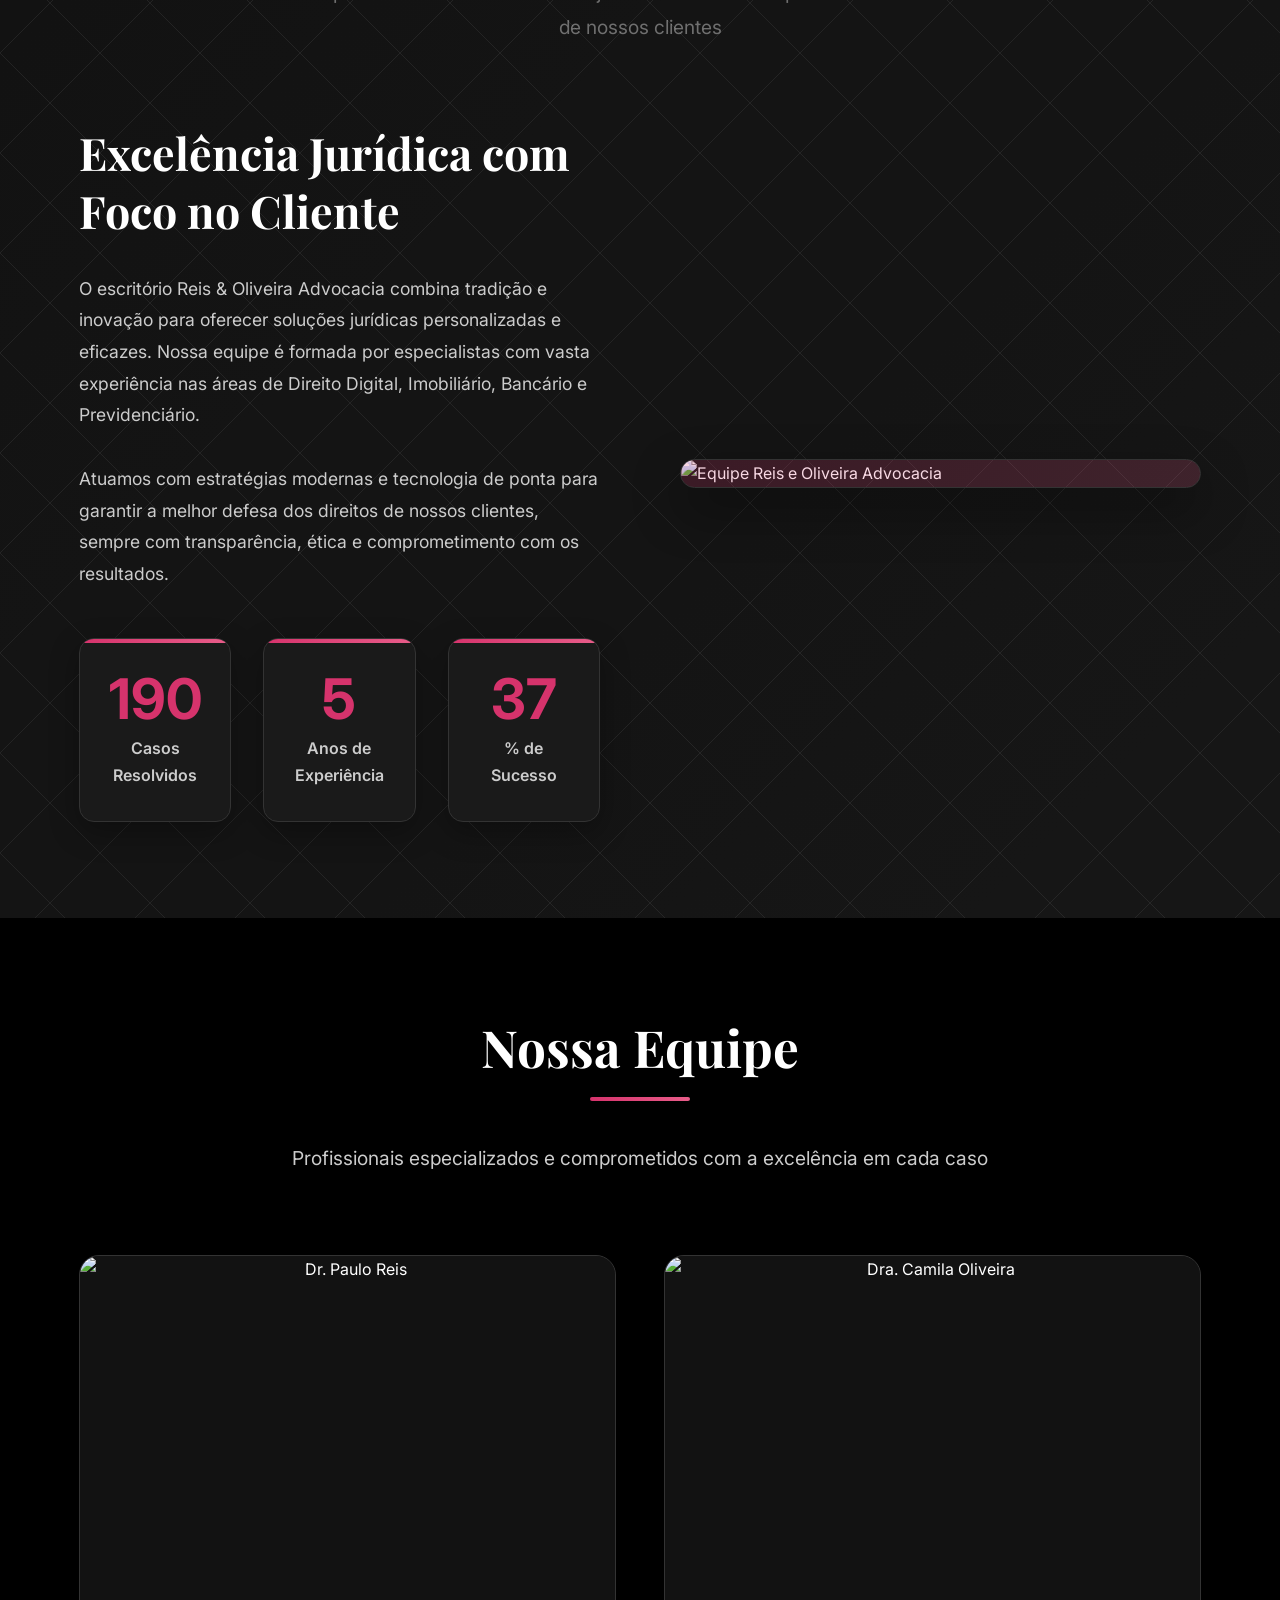
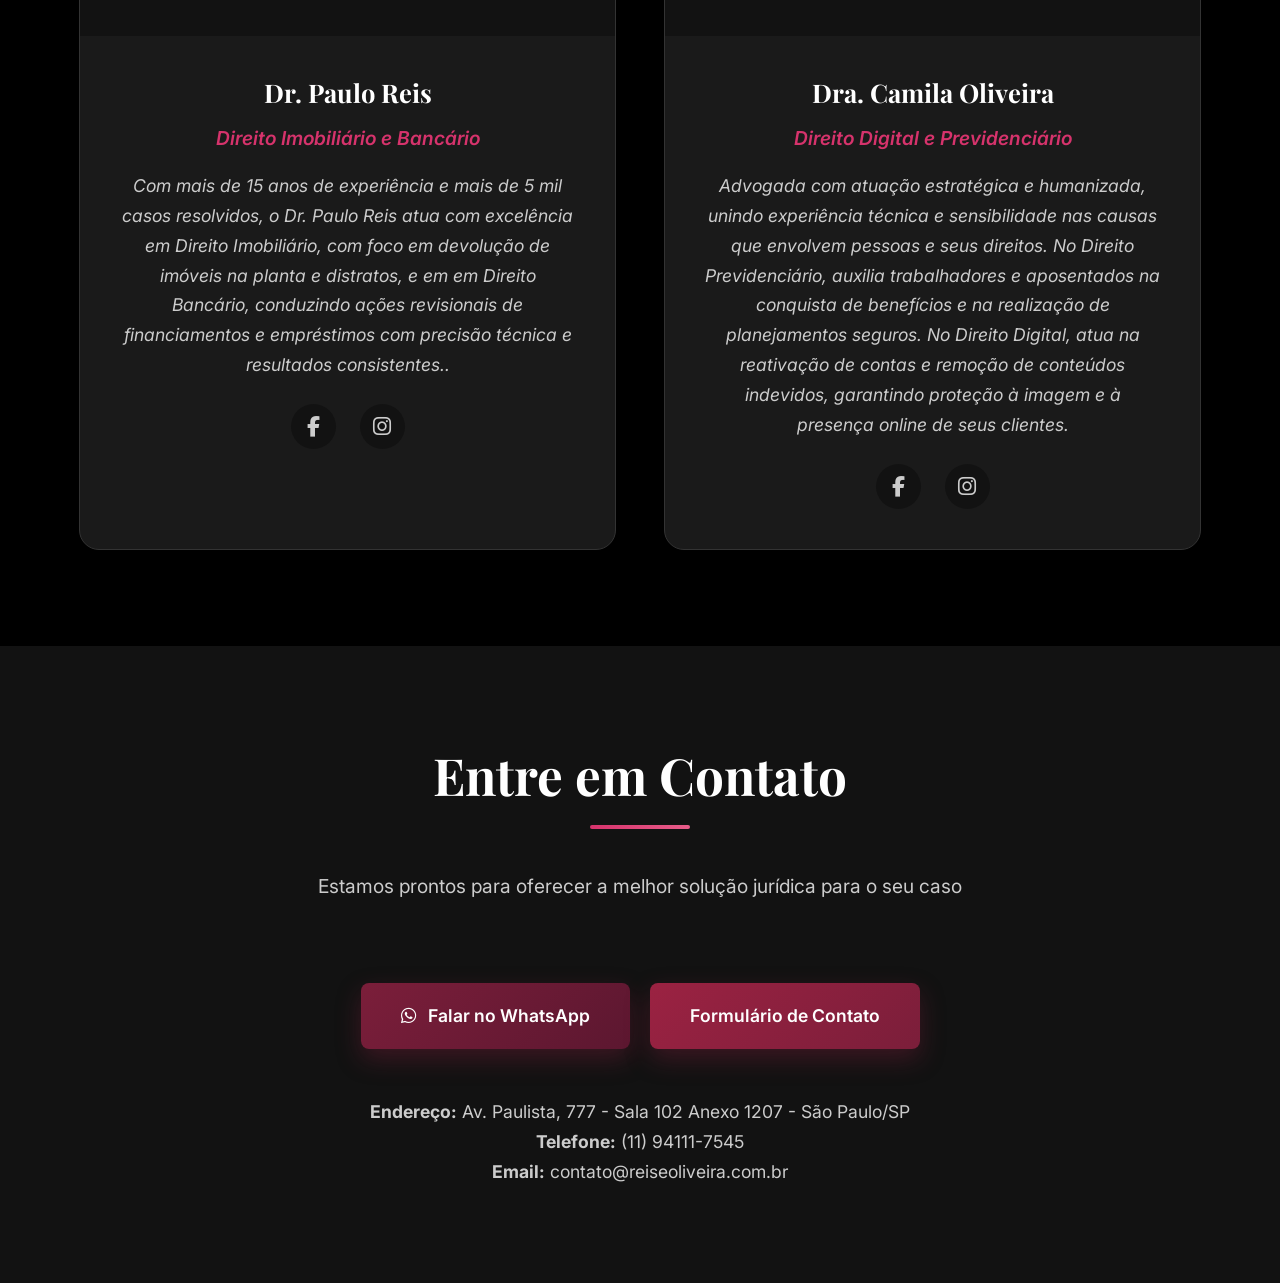
==== commit be156ab3: "Replace gold accent with wine/burgundy across the site --accent/--accent-light/--accent-dark now use" ====
--- a/index.html
+++ b/index.html
@@ -70,7 +70,7 @@
             left: 0;
             width: 100%;
             height: 100%;
-            background: url('data:image/svg+xml;utf8,<svg xmlns="http://www.w3.org/2000/svg" width="100" height="100" viewBox="0 0 100 100"><g fill="%23D4AF37" fill-opacity="0.03"><path d="M0,0 L100,100 M100,0 L0,100"/></g></svg>');
+            background: url('data:image/svg+xml;utf8,<svg xmlns="http://www.w3.org/2000/svg" width="100" height="100" viewBox="0 0 100 100"><g fill="%23D6336C" fill-opacity="0.03"><path d="M0,0 L100,100 M100,0 L0,100"/></g></svg>');
             animation: float 20s infinite linear;
         }
 
@@ -175,7 +175,7 @@
 
         .specialty-card:hover {
             transform: translateY(-20px) scale(1.02);
-            box-shadow: 0 25px 60px rgba(212, 175, 55, 0.2);
+            box-shadow: 0 25px 60px rgba(214, 51, 108, 0.2);
         }
 
         .specialty-card::before {
@@ -207,7 +207,7 @@
             left: 0;
             width: 100%;
             height: 100%;
-            background: url('data:image/svg+xml;utf8,<svg xmlns="http://www.w3.org/2000/svg" width="100" height="100" viewBox="0 0 100 100"><g fill="%23D4AF37" fill-opacity="0.05"><circle cx="20" cy="20" r="10"/><circle cx="80" cy="80" r="15"/><circle cx="50" cy="50" r="8"/></g></svg>');
+            background: url('data:image/svg+xml;utf8,<svg xmlns="http://www.w3.org/2000/svg" width="100" height="100" viewBox="0 0 100 100"><g fill="%23D6336C" fill-opacity="0.05"><circle cx="20" cy="20" r="10"/><circle cx="80" cy="80" r="15"/><circle cx="50" cy="50" r="8"/></g></svg>');
         }
 
         .card-content {
@@ -320,7 +320,7 @@
 
         .stat:hover {
             transform: translateY(-10px);
-            box-shadow: 0 20px 40px rgba(212, 175, 55, 0.2);
+            box-shadow: 0 20px 40px rgba(214, 51, 108, 0.2);
         }
 
         .stat-number {
@@ -359,7 +359,7 @@
             left: 0;
             width: 100%;
             height: 100%;
-            background: linear-gradient(135deg, rgba(212, 175, 55, 0.2) 0%, rgba(255, 215, 0, 0.2) 100%);
+            background: linear-gradient(135deg, rgba(214, 51, 108, 0.2) 0%, rgba(232, 93, 138, 0.2) 100%);
             z-index: 1;
         }
 
@@ -399,7 +399,7 @@
 
         .team-member:hover {
             transform: translateY(-15px);
-            box-shadow: 0 25px 60px rgba(212, 175, 55, 0.2);
+            box-shadow: 0 25px 60px rgba(214, 51, 108, 0.2);
         }
 
         .member-photo {
@@ -431,7 +431,7 @@
             left: 0;
             width: 100%;
             height: 100%;
-            background: linear-gradient(135deg, rgba(0, 0, 0, 0.3) 0%, rgba(212, 175, 55, 0.2) 100%);
+            background: linear-gradient(135deg, rgba(0, 0, 0, 0.3) 0%, rgba(214, 51, 108, 0.2) 100%);
             z-index: 1;
             opacity: 0;
             transition: opacity 0.4s ease;
--- a/css/style.css
+++ b/css/style.css
@@ -10,9 +10,9 @@
 :root {
     --primary: #000000;
     --secondary: #121212;
-    --accent: #D4AF37;
-    --accent-light: #FFD700;
-    --accent-dark: #B8860B;
+    --accent: #D6336C;
+    --accent-light: #E85D8A;
+    --accent-dark: #A61E4D;
     --text: #FFFFFF;
     --text-secondary: #CCCCCC;
     --card-bg: #1A1A1A;
@@ -163,7 +163,7 @@
     height: 55px;
     margin-right: 12px;
     animation: float 4s ease-in-out infinite;
-    filter: drop-shadow(0 5px 15px rgba(212, 175, 55, 0.3));
+    filter: drop-shadow(0 5px 15px rgba(214, 51, 108, 0.3));
 }
 
 .logo span {
@@ -362,7 +362,7 @@
     left: 0;
     width: 100%;
     height: 100%;
-    background: url('data:image/svg+xml;utf8,<svg xmlns="http://www.w3.org/2000/svg" width="100" height="100" viewBox="0 0 100 100"><g fill="%23D4AF37" fill-opacity="0.02"><path d="M0,0 L100,100 M100,0 L0,100"/></g></svg>');
+    background: url('data:image/svg+xml;utf8,<svg xmlns="http://www.w3.org/2000/svg" width="100" height="100" viewBox="0 0 100 100"><g fill="%23D6336C" fill-opacity="0.02"><path d="M0,0 L100,100 M100,0 L0,100"/></g></svg>');
     pointer-events: none;
 }
 
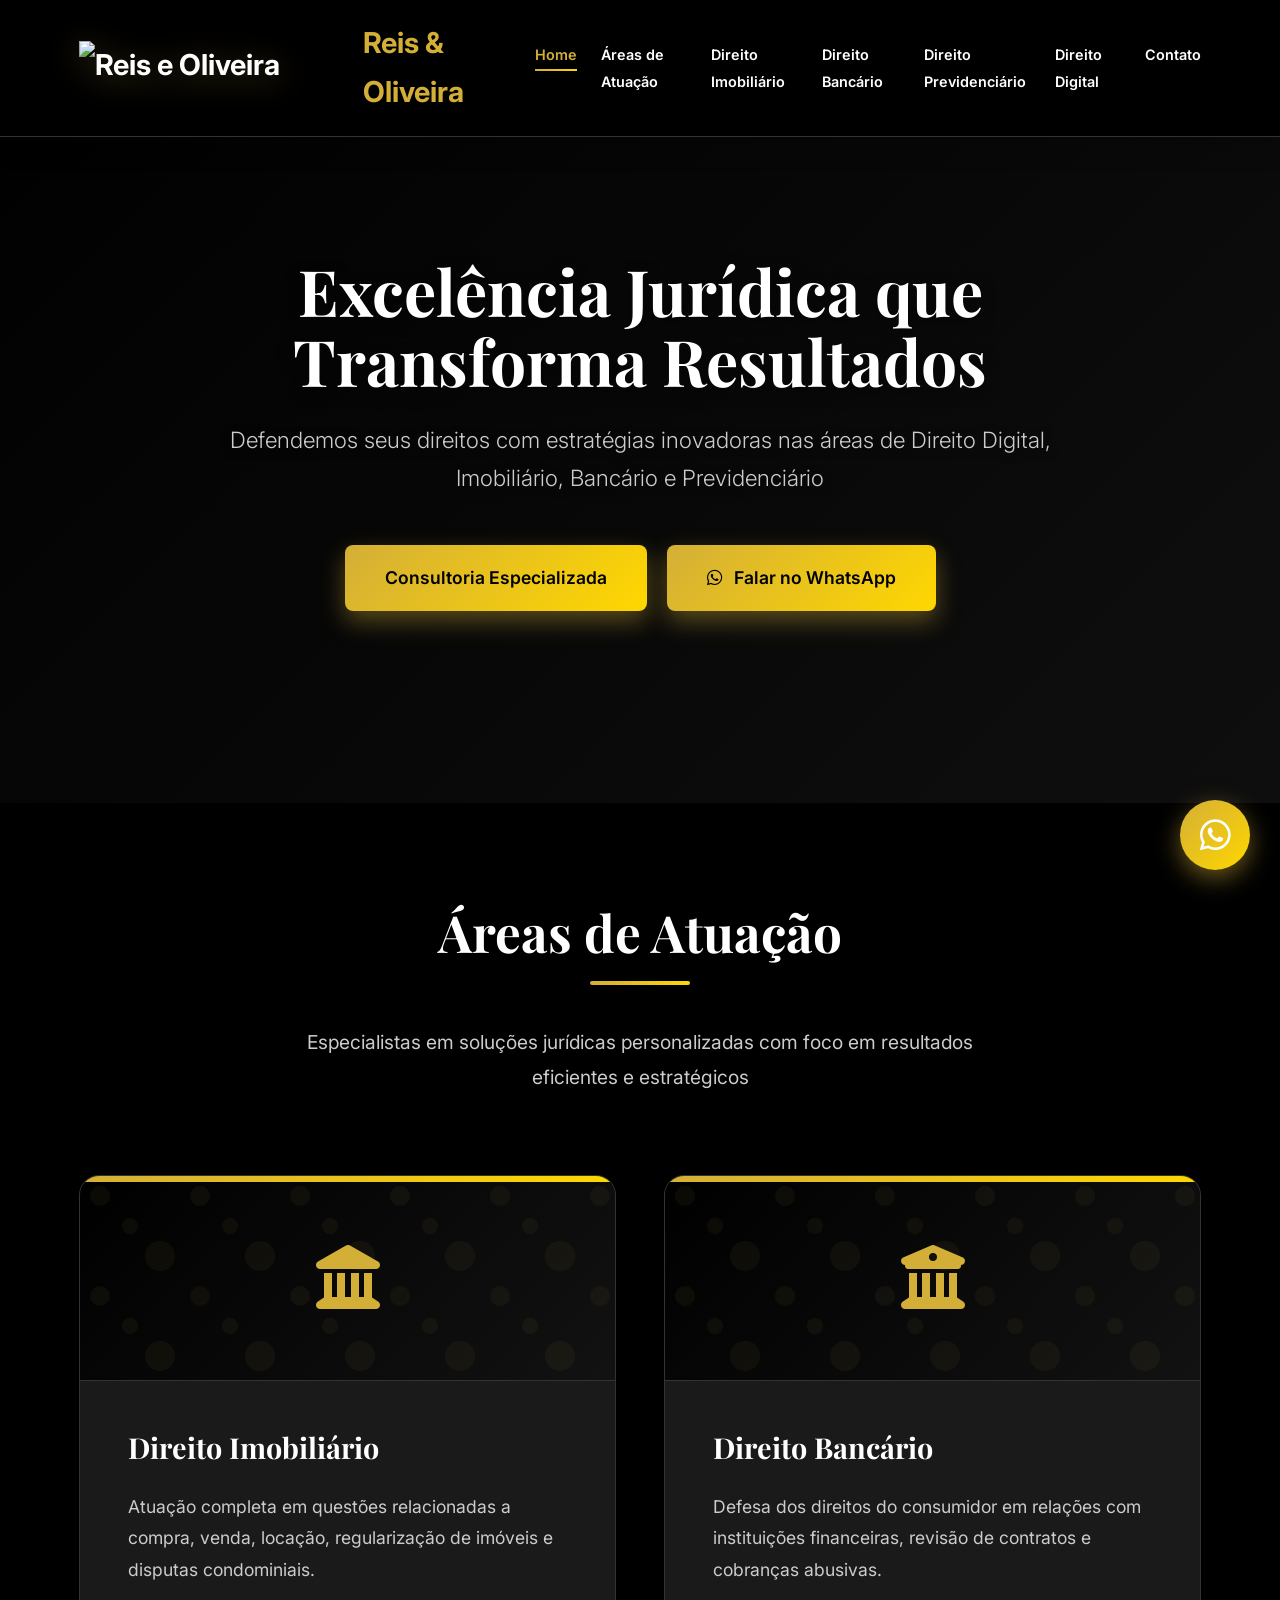
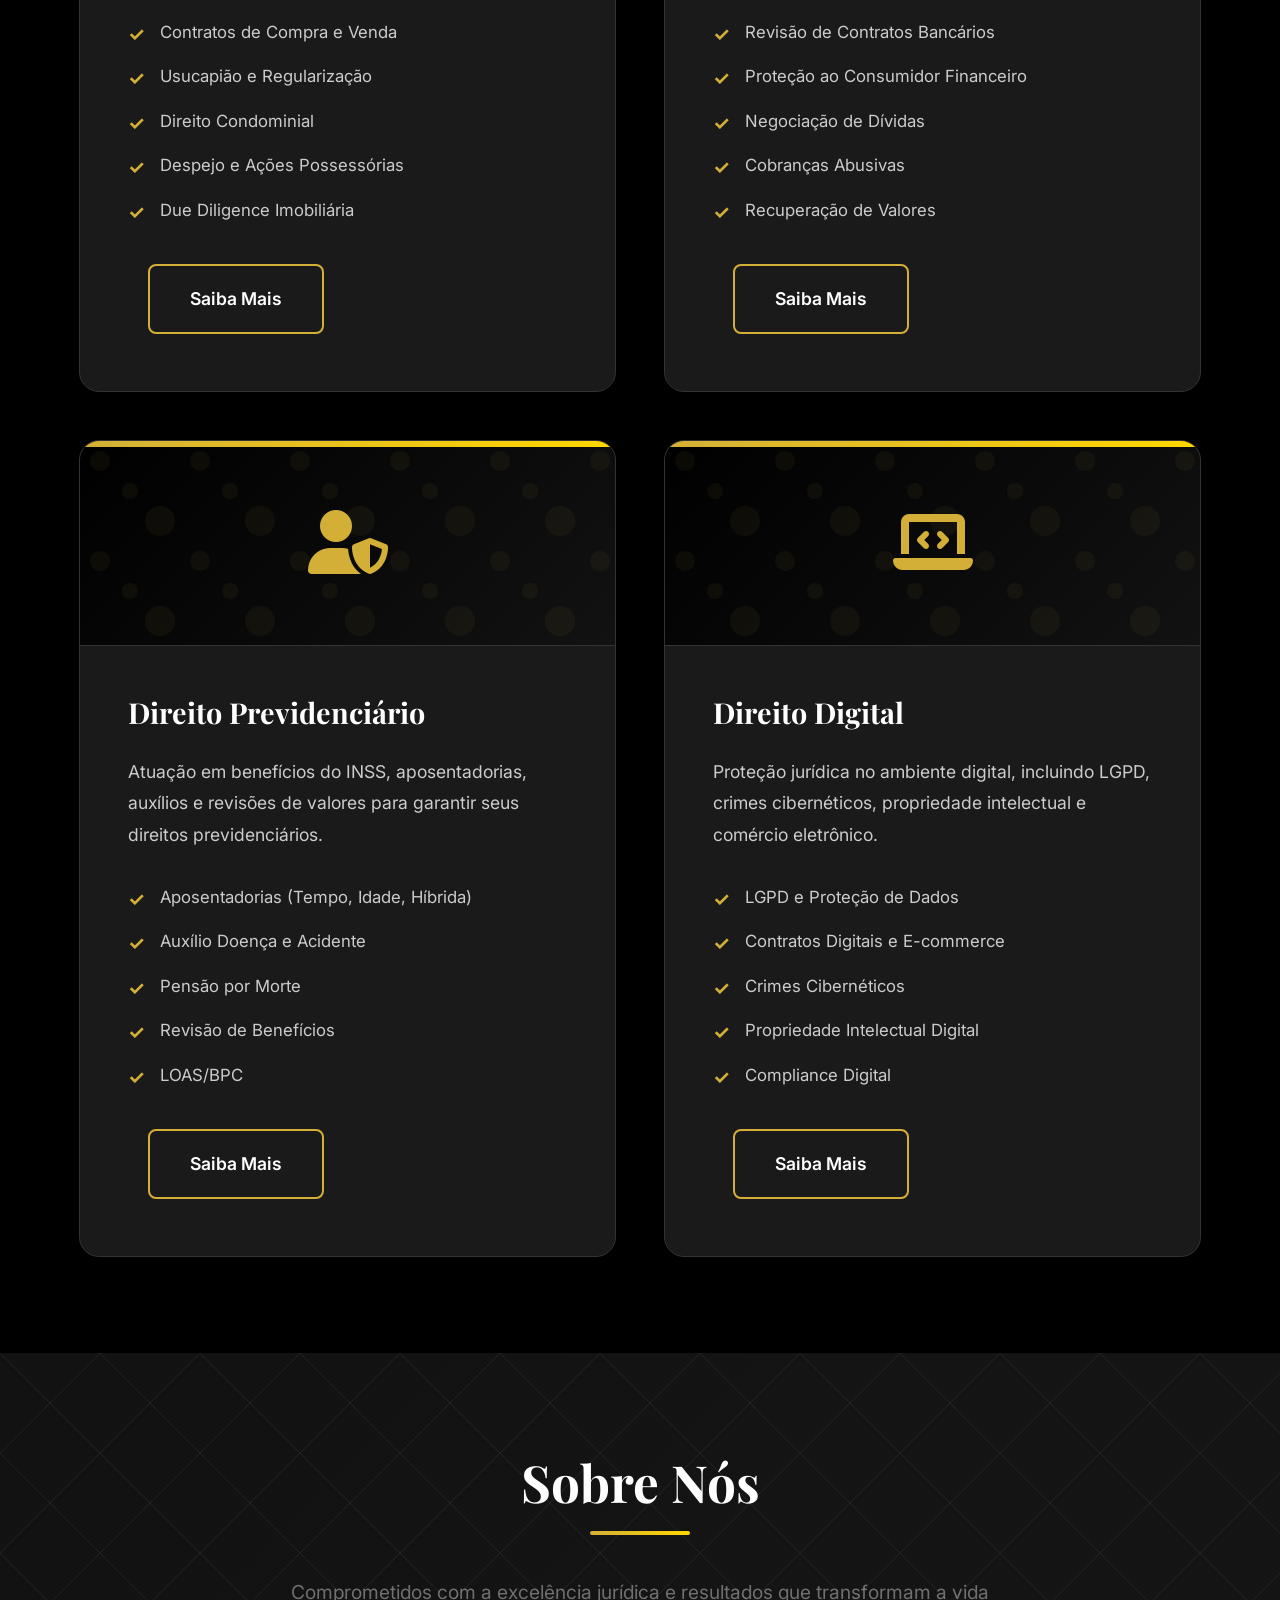
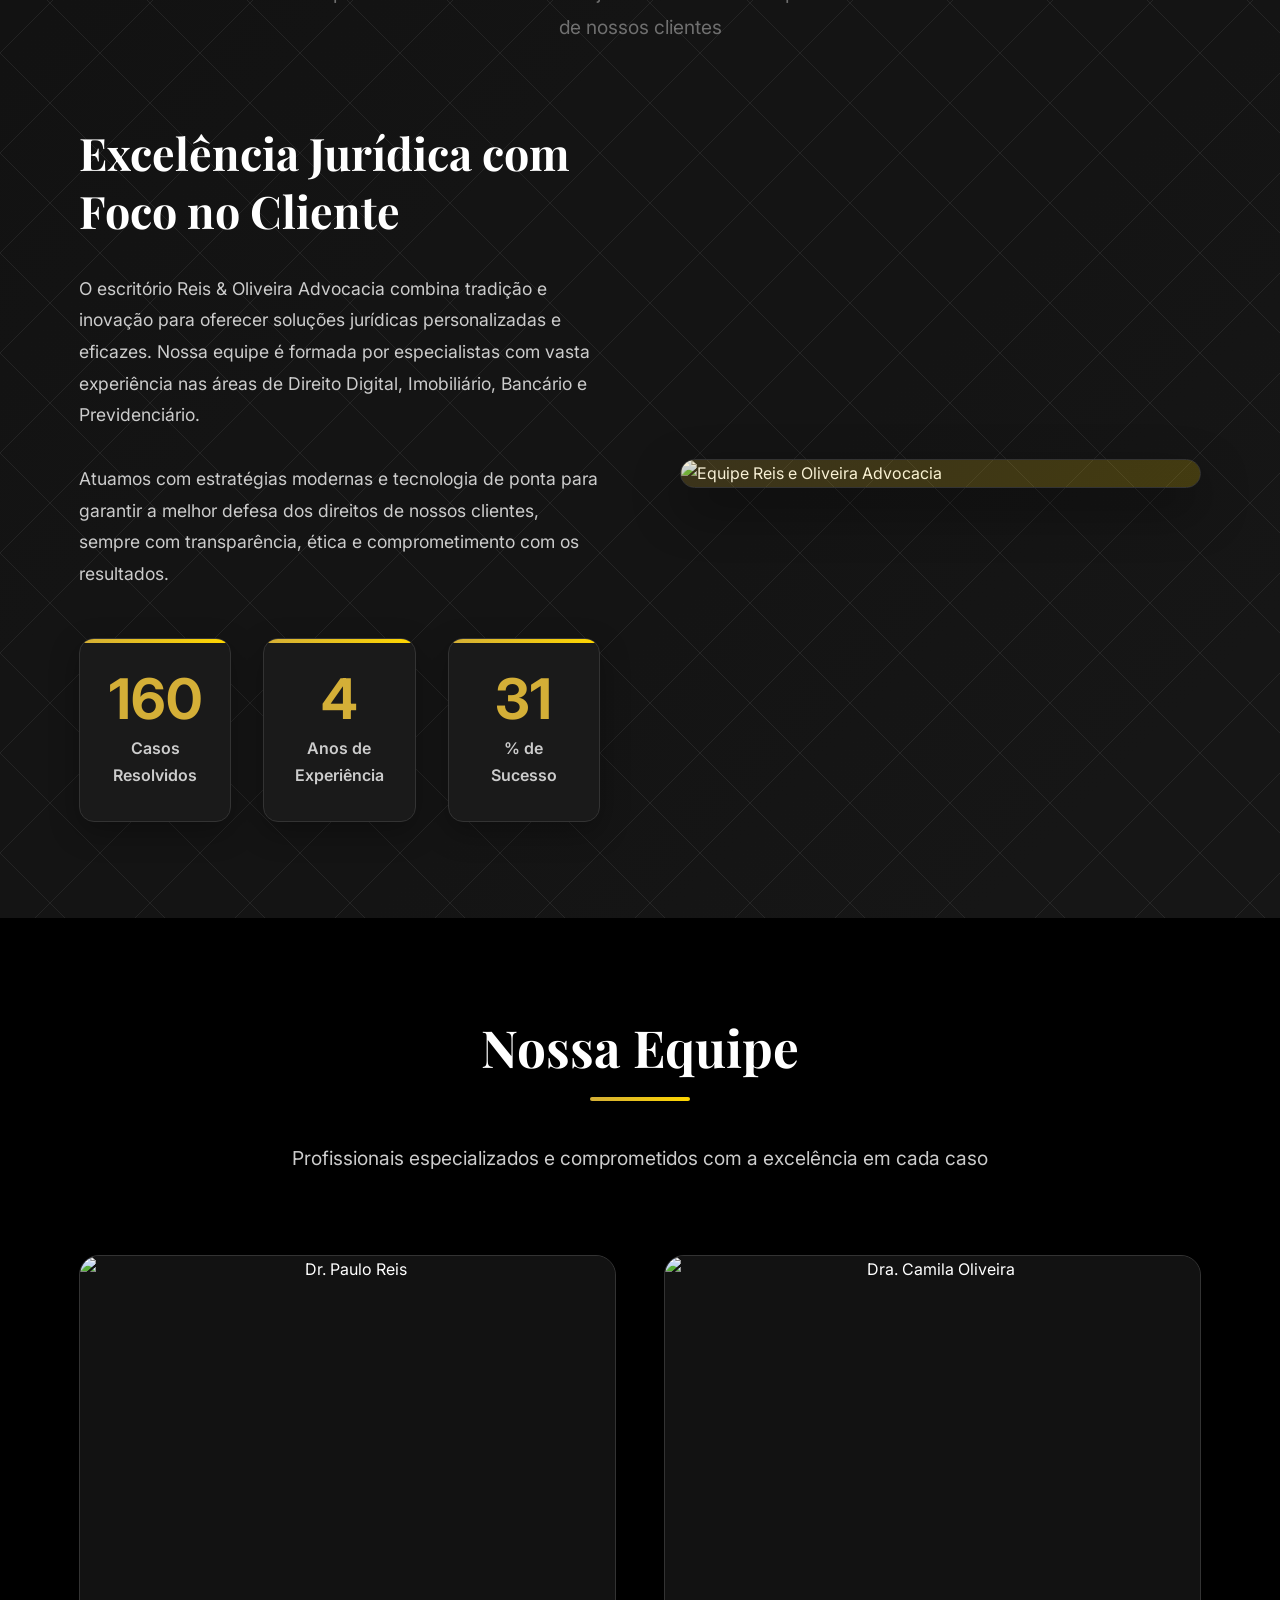
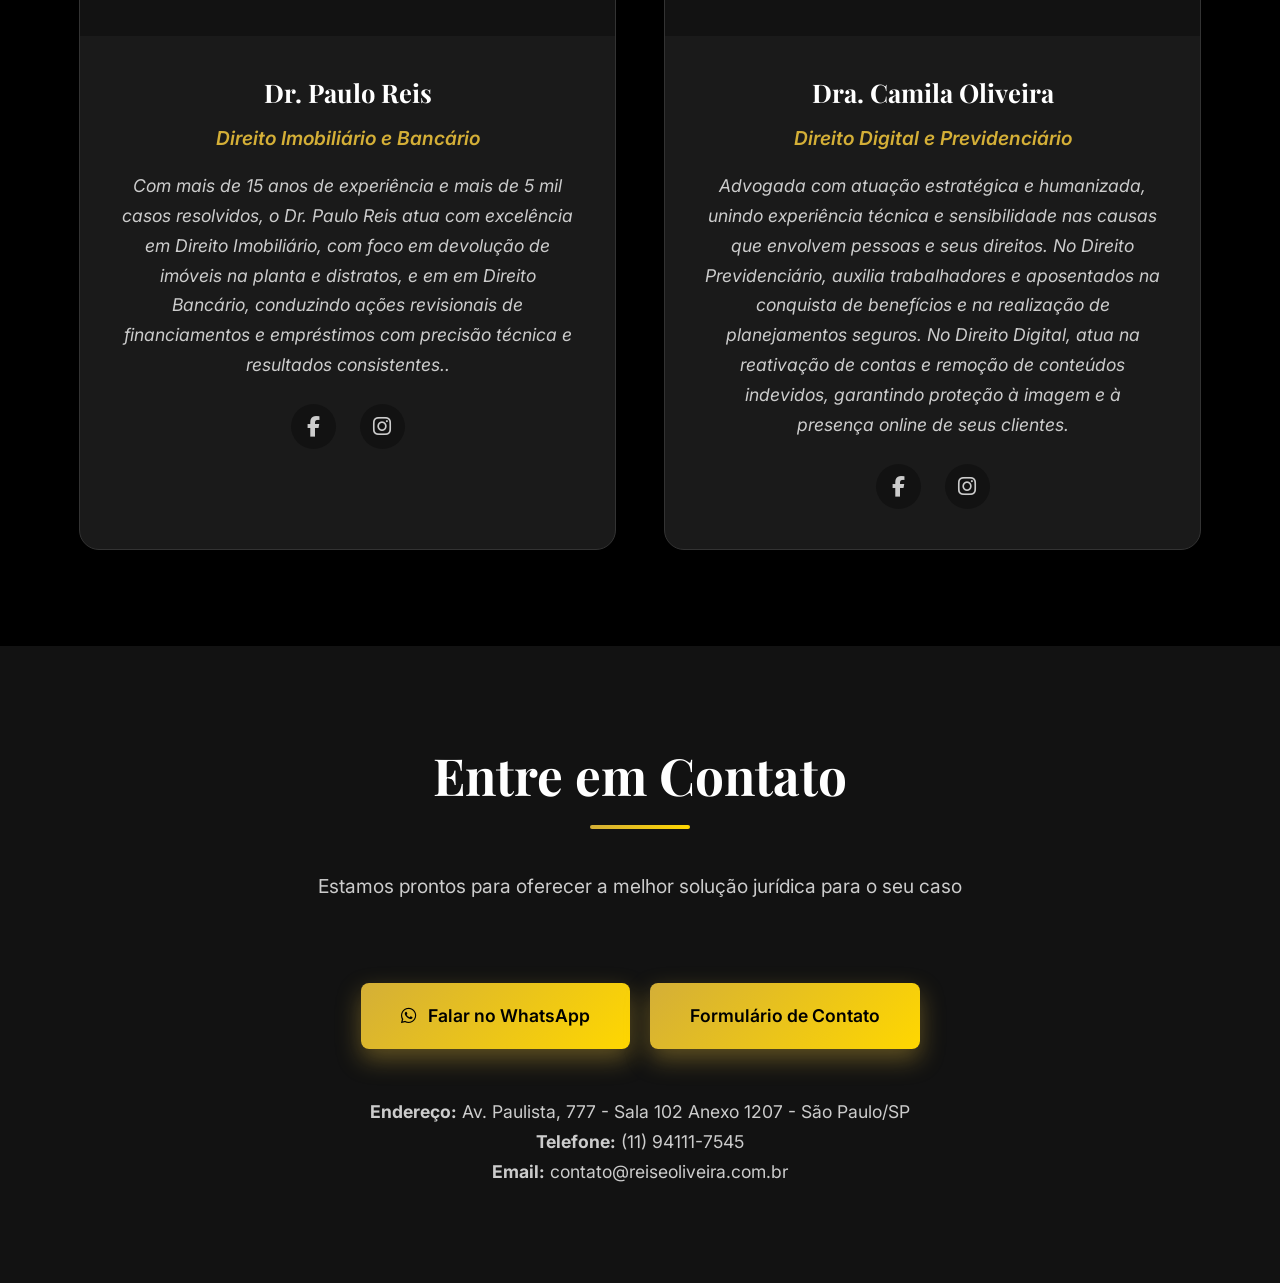
==== commit 15f601b2: "Revert to gold to match the official firm logo The client's logo is entirely gold-on-black, so all w" ====
--- a/index.html
+++ b/index.html
@@ -70,7 +70,7 @@
             left: 0;
             width: 100%;
             height: 100%;
-            background: url('data:image/svg+xml;utf8,<svg xmlns="http://www.w3.org/2000/svg" width="100" height="100" viewBox="0 0 100 100"><g fill="%23D6336C" fill-opacity="0.03"><path d="M0,0 L100,100 M100,0 L0,100"/></g></svg>');
+            background: url('data:image/svg+xml;utf8,<svg xmlns="http://www.w3.org/2000/svg" width="100" height="100" viewBox="0 0 100 100"><g fill="%23D4AF37" fill-opacity="0.03"><path d="M0,0 L100,100 M100,0 L0,100"/></g></svg>');
             animation: float 20s infinite linear;
         }
 
@@ -175,7 +175,7 @@
 
         .specialty-card:hover {
             transform: translateY(-20px) scale(1.02);
-            box-shadow: 0 25px 60px rgba(214, 51, 108, 0.2);
+            box-shadow: 0 25px 60px rgba(212, 175, 55, 0.2);
         }
 
         .specialty-card::before {
@@ -207,7 +207,7 @@
             left: 0;
             width: 100%;
             height: 100%;
-            background: url('data:image/svg+xml;utf8,<svg xmlns="http://www.w3.org/2000/svg" width="100" height="100" viewBox="0 0 100 100"><g fill="%23D6336C" fill-opacity="0.05"><circle cx="20" cy="20" r="10"/><circle cx="80" cy="80" r="15"/><circle cx="50" cy="50" r="8"/></g></svg>');
+            background: url('data:image/svg+xml;utf8,<svg xmlns="http://www.w3.org/2000/svg" width="100" height="100" viewBox="0 0 100 100"><g fill="%23D4AF37" fill-opacity="0.05"><circle cx="20" cy="20" r="10"/><circle cx="80" cy="80" r="15"/><circle cx="50" cy="50" r="8"/></g></svg>');
         }
 
         .card-content {
@@ -320,7 +320,7 @@
 
         .stat:hover {
             transform: translateY(-10px);
-            box-shadow: 0 20px 40px rgba(214, 51, 108, 0.2);
+            box-shadow: 0 20px 40px rgba(212, 175, 55, 0.2);
         }
 
         .stat-number {
@@ -359,7 +359,7 @@
             left: 0;
             width: 100%;
             height: 100%;
-            background: linear-gradient(135deg, rgba(214, 51, 108, 0.2) 0%, rgba(232, 93, 138, 0.2) 100%);
+            background: linear-gradient(135deg, rgba(212, 175, 55, 0.2) 0%, rgba(255, 215, 0, 0.2) 100%);
             z-index: 1;
         }
 
@@ -399,7 +399,7 @@
 
         .team-member:hover {
             transform: translateY(-15px);
-            box-shadow: 0 25px 60px rgba(214, 51, 108, 0.2);
+            box-shadow: 0 25px 60px rgba(212, 175, 55, 0.2);
         }
 
         .member-photo {
@@ -431,7 +431,7 @@
             left: 0;
             width: 100%;
             height: 100%;
-            background: linear-gradient(135deg, rgba(0, 0, 0, 0.3) 0%, rgba(214, 51, 108, 0.2) 100%);
+            background: linear-gradient(135deg, rgba(0, 0, 0, 0.3) 0%, rgba(212, 175, 55, 0.2) 100%);
             z-index: 1;
             opacity: 0;
             transition: opacity 0.4s ease;
--- a/css/style.css
+++ b/css/style.css
@@ -6,23 +6,19 @@
  * Estilos específicos de cada página continuam no <style> de cada arquivo.
  */
 
-/* Variáveis de cores - Tema Preto e Dourado, botões em bordô */
+/* Variáveis de cores - Tema Preto e Dourado */
 :root {
     --primary: #000000;
     --secondary: #121212;
-    --accent: #D6336C;
-    --accent-light: #E85D8A;
-    --accent-dark: #A61E4D;
+    --accent: #D4AF37;
+    --accent-light: #FFD700;
+    --accent-dark: #B8860B;
     --text: #FFFFFF;
     --text-secondary: #CCCCCC;
     --card-bg: #1A1A1A;
     --border: #333333;
     --white: #FFFFFF;
-
-    --btn-light: #9B2242;
-    --btn: #7B1E3A;
-    --btn-dark: #5C1730;
-    --btn-rgb: 123, 30, 58;
+    --accent-rgb: 212, 175, 55;
 }
 
 /* Reset e estilos base */
@@ -88,15 +84,15 @@
 @keyframes pulse {
     0% {
         transform: scale(1);
-        box-shadow: 0 0 0 0 rgba(var(--btn-rgb), 0.7);
+        box-shadow: 0 0 0 0 rgba(var(--accent-rgb), 0.7);
     }
     70% {
         transform: scale(1.05);
-        box-shadow: 0 0 0 15px rgba(var(--btn-rgb), 0);
+        box-shadow: 0 0 0 15px rgba(var(--accent-rgb), 0);
     }
     100% {
         transform: scale(1);
-        box-shadow: 0 0 0 0 rgba(var(--btn-rgb), 0);
+        box-shadow: 0 0 0 0 rgba(var(--accent-rgb), 0);
     }
 }
 
@@ -163,7 +159,7 @@
     height: 55px;
     margin-right: 12px;
     animation: float 4s ease-in-out infinite;
-    filter: drop-shadow(0 5px 15px rgba(214, 51, 108, 0.3));
+    filter: drop-shadow(0 5px 15px rgba(212, 175, 55, 0.3));
 }
 
 .logo span {
@@ -252,8 +248,8 @@
 /* Botões */
 .btn {
     display: inline-block;
-    background: linear-gradient(135deg, var(--btn-light) 0%, var(--btn) 100%);
-    color: #FFFFFF;
+    background: linear-gradient(135deg, var(--accent) 0%, var(--accent-light) 100%);
+    color: var(--primary);
     padding: 18px 40px;
     border-radius: 8px;
     text-decoration: none;
@@ -262,7 +258,7 @@
     border: none;
     cursor: pointer;
     font-size: 1.1rem;
-    box-shadow: 0 10px 25px rgba(var(--btn-rgb), 0.4);
+    box-shadow: 0 10px 25px rgba(var(--accent-rgb), 0.4);
     position: relative;
     overflow: hidden;
 }
@@ -280,7 +276,7 @@
 
 .btn:hover {
     transform: translateY(-8px) scale(1.05);
-    box-shadow: 0 15px 35px rgba(var(--btn-rgb), 0.6);
+    box-shadow: 0 15px 35px rgba(var(--accent-rgb), 0.6);
 }
 
 .btn:hover::before {
@@ -290,31 +286,31 @@
 .btn-secondary {
     background: transparent;
     color: var(--text);
-    border: 2px solid var(--btn-light);
+    border: 2px solid var(--accent);
     box-shadow: none;
 }
 
 .btn-secondary:hover {
-    background: var(--btn-light);
-    color: #FFFFFF;
+    background: var(--accent);
+    color: var(--primary);
 }
 
 .btn-whatsapp {
-    background: linear-gradient(135deg, var(--btn) 0%, var(--btn-dark) 100%);
-    box-shadow: 0 10px 25px rgba(var(--btn-rgb), 0.4);
+    background: linear-gradient(135deg, var(--accent) 0%, var(--accent-light) 100%);
+    box-shadow: 0 10px 25px rgba(var(--accent-rgb), 0.4);
     display: inline-flex;
     align-items: center;
     gap: 12px;
-    color: white;
+    color: var(--primary);
 }
 
 .btn-whatsapp:hover {
-    box-shadow: 0 15px 35px rgba(var(--btn-rgb), 0.6);
-    color: white;
+    box-shadow: 0 15px 35px rgba(var(--accent-rgb), 0.6);
+    color: var(--primary);
 }
 
 .btn-whatsapp i {
-    color: white;
+    color: var(--primary);
 }
 
 /* Botão WhatsApp Flutuante */
@@ -324,12 +320,12 @@
     right: 30px;
     width: 70px;
     height: 70px;
-    background: linear-gradient(135deg, var(--btn) 0%, var(--btn-dark) 100%);
+    background: linear-gradient(135deg, var(--accent) 0%, var(--accent-light) 100%);
     border-radius: 50%;
     display: flex;
     align-items: center;
     justify-content: center;
-    box-shadow: 0 8px 25px rgba(var(--btn-rgb), 0.5);
+    box-shadow: 0 8px 25px rgba(var(--accent-rgb), 0.5);
     z-index: 1000;
     animation: pulse 2s infinite;
     transition: all 0.4s ease;
@@ -338,12 +334,12 @@
 
 .whatsapp-float:hover {
     transform: scale(1.15);
-    box-shadow: 0 12px 30px rgba(var(--btn-rgb), 0.7);
+    box-shadow: 0 12px 30px rgba(var(--accent-rgb), 0.7);
 }
 
 .whatsapp-float i {
     font-size: 35px;
-    color: white;
+    color: var(--primary);
 }
 
 /* Footer */
@@ -362,7 +358,7 @@
     left: 0;
     width: 100%;
     height: 100%;
-    background: url('data:image/svg+xml;utf8,<svg xmlns="http://www.w3.org/2000/svg" width="100" height="100" viewBox="0 0 100 100"><g fill="%23D6336C" fill-opacity="0.02"><path d="M0,0 L100,100 M100,0 L0,100"/></g></svg>');
+    background: url('data:image/svg+xml;utf8,<svg xmlns="http://www.w3.org/2000/svg" width="100" height="100" viewBox="0 0 100 100"><g fill="%23D4AF37" fill-opacity="0.02"><path d="M0,0 L100,100 M100,0 L0,100"/></g></svg>');
     pointer-events: none;
 }
 
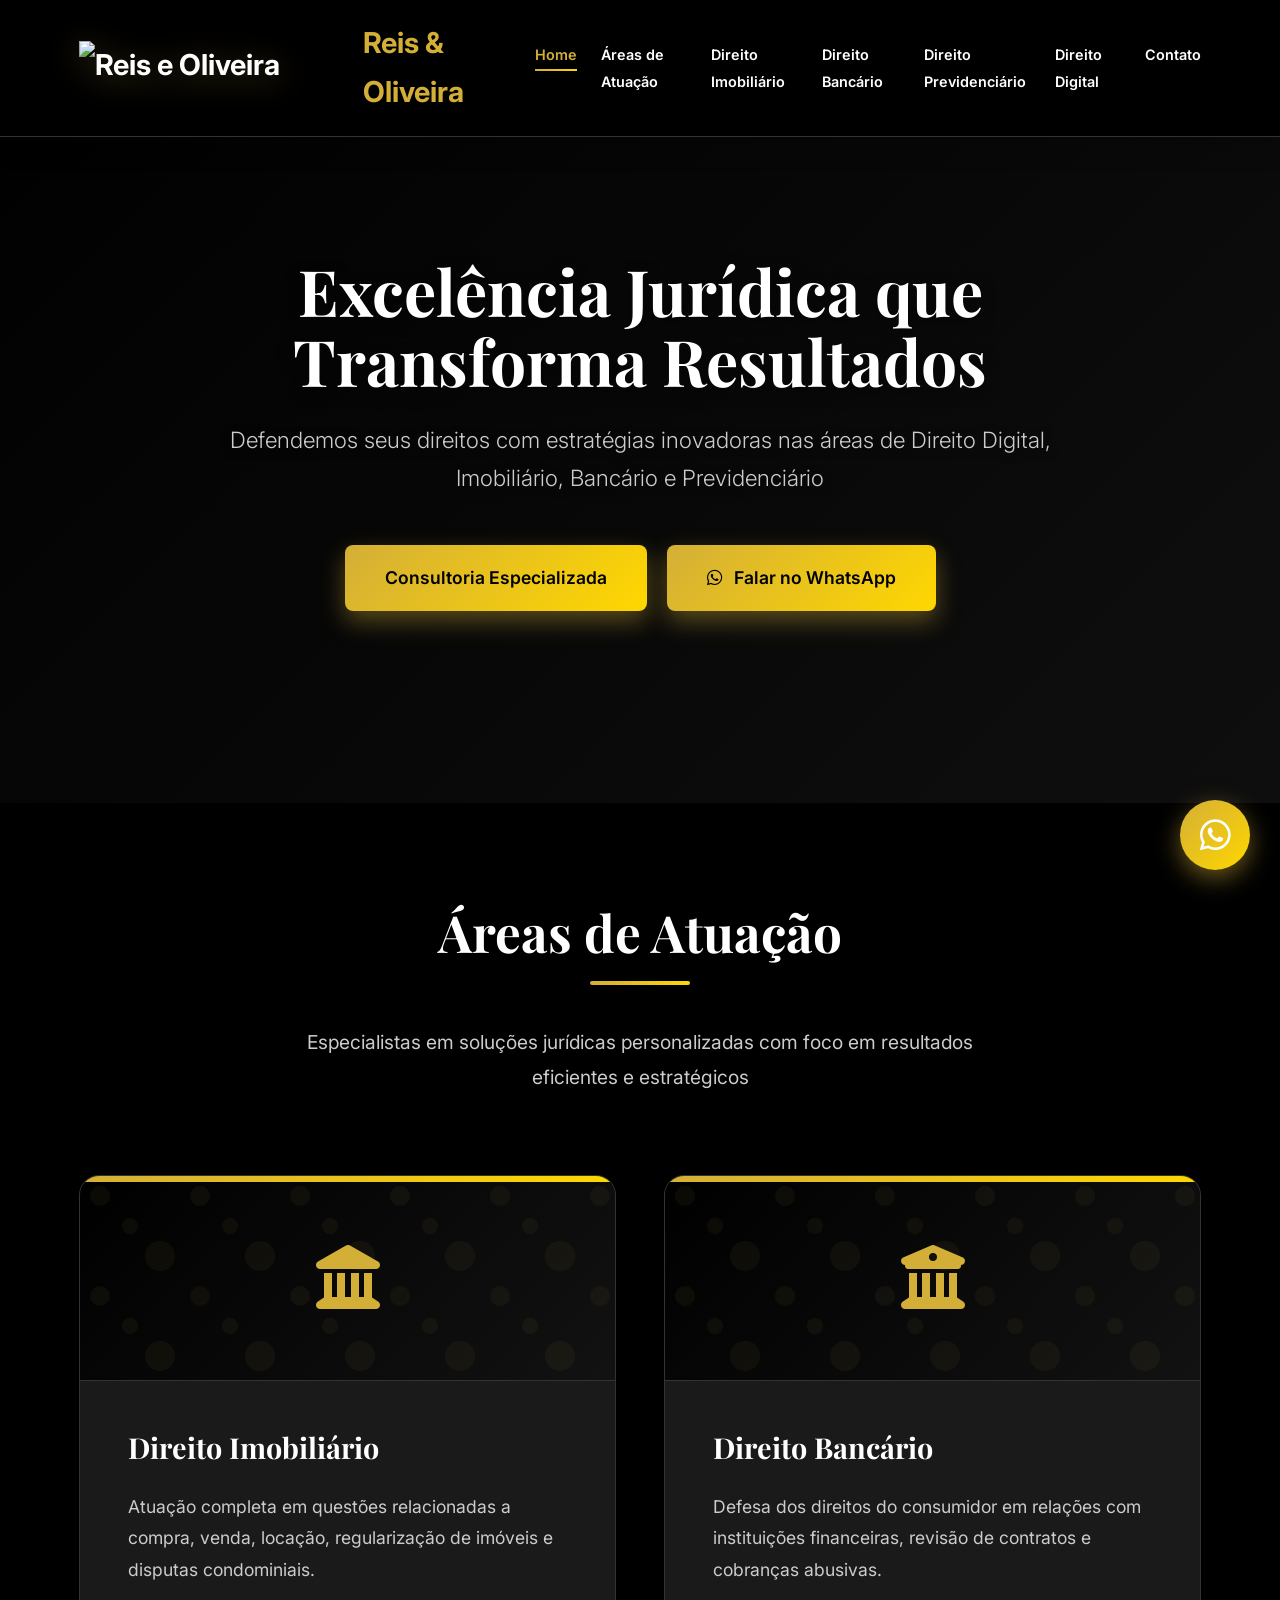
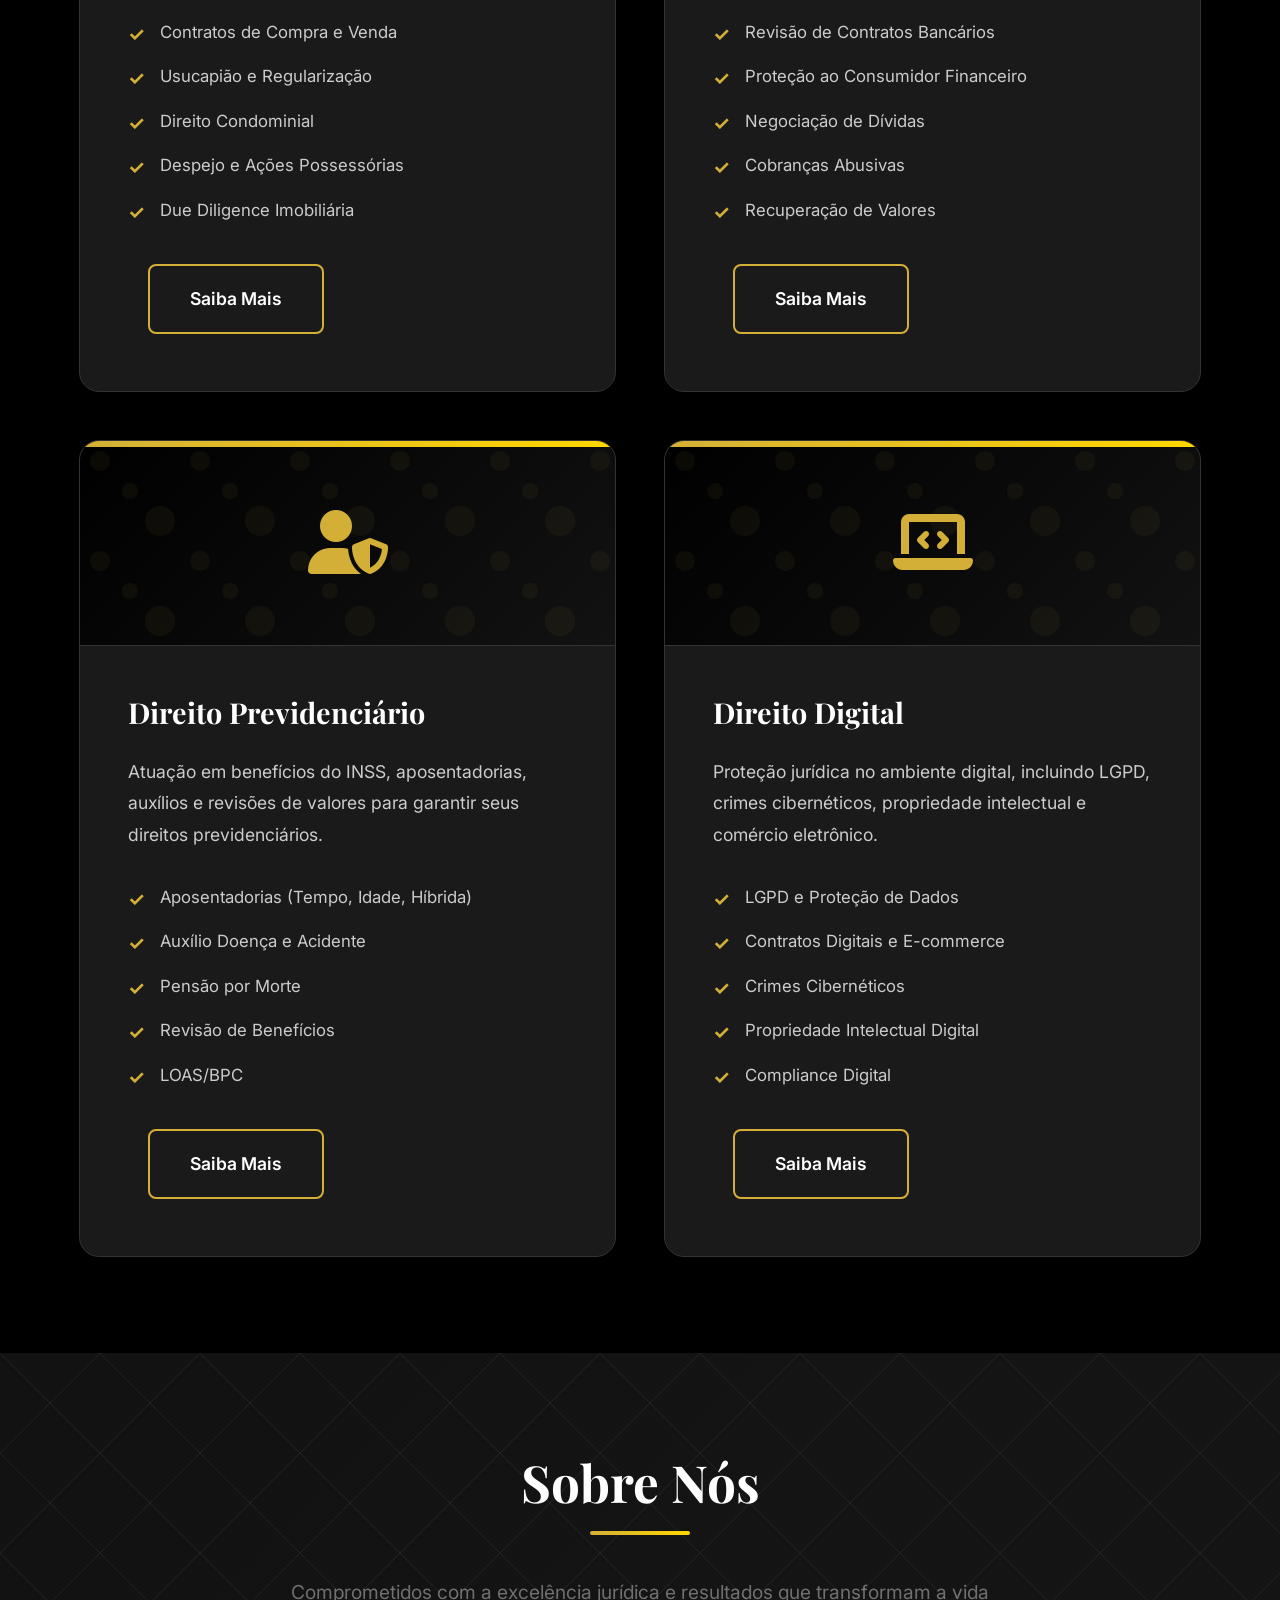
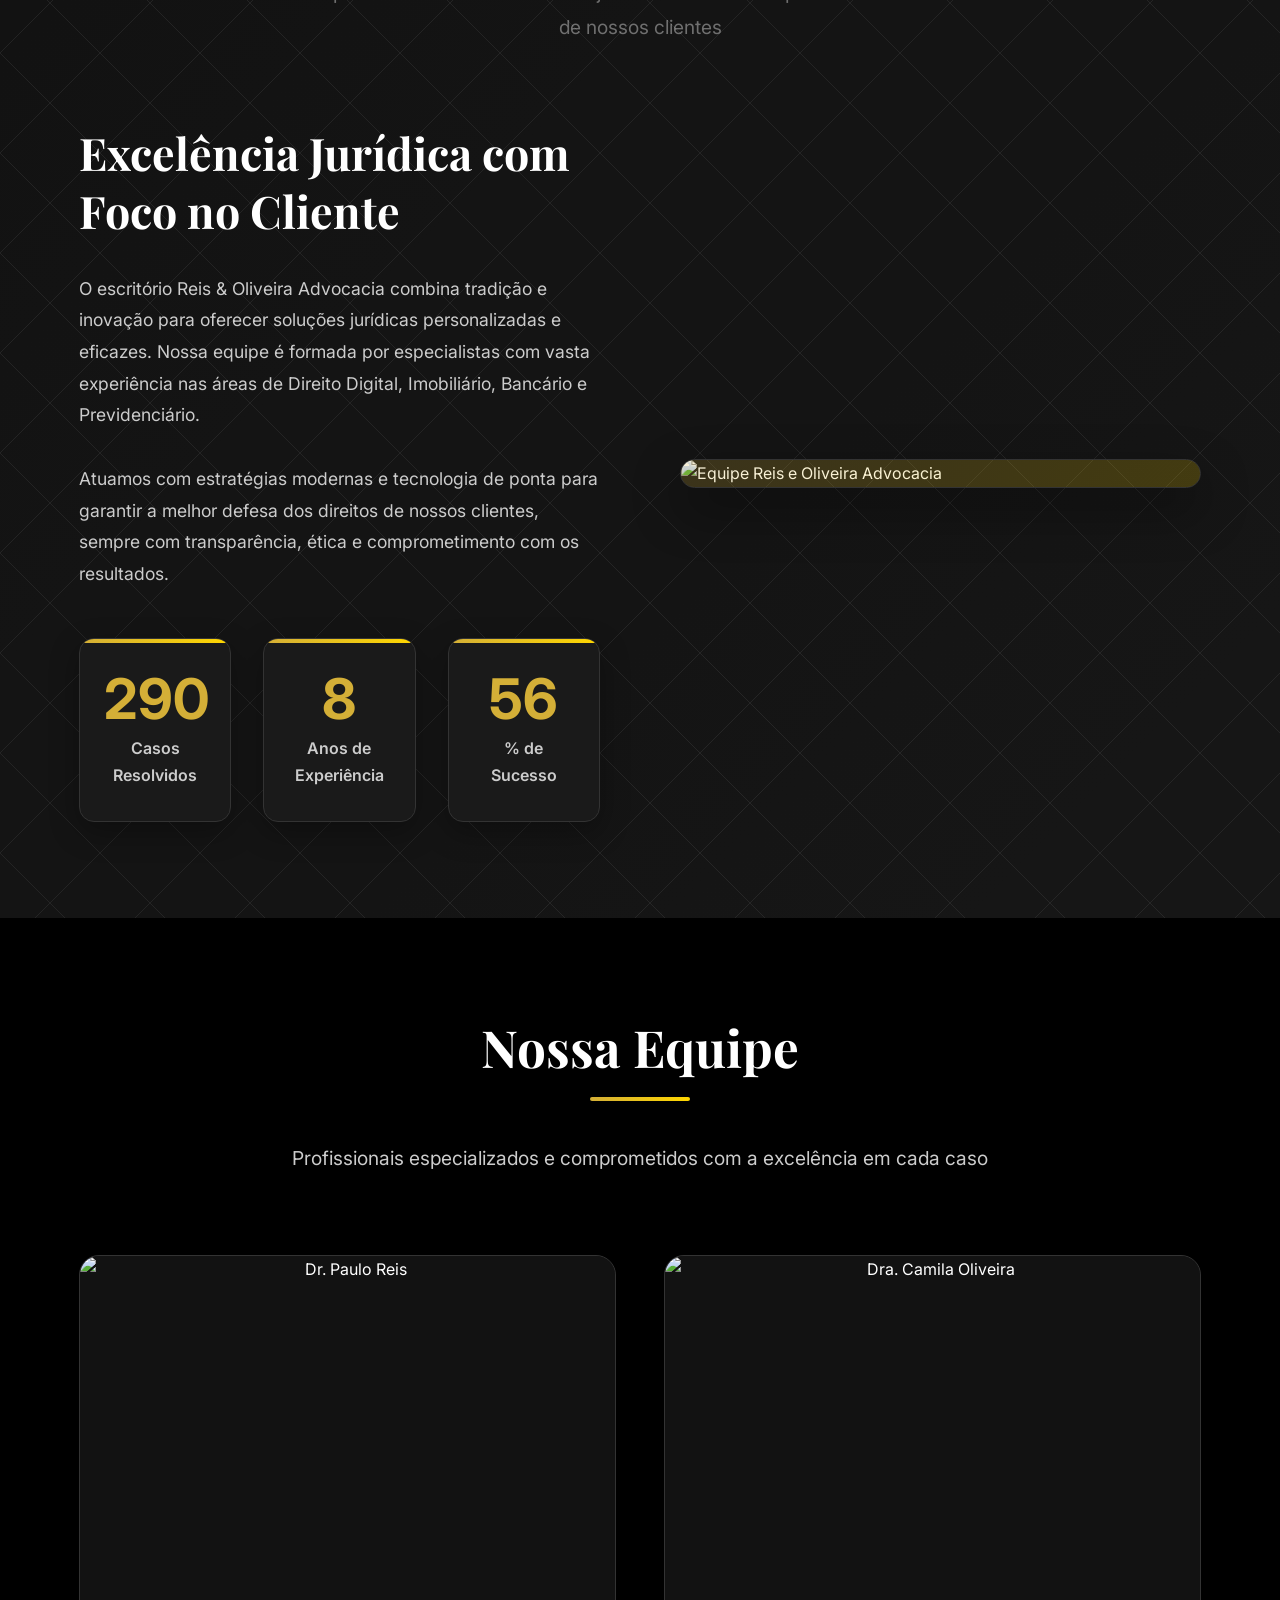
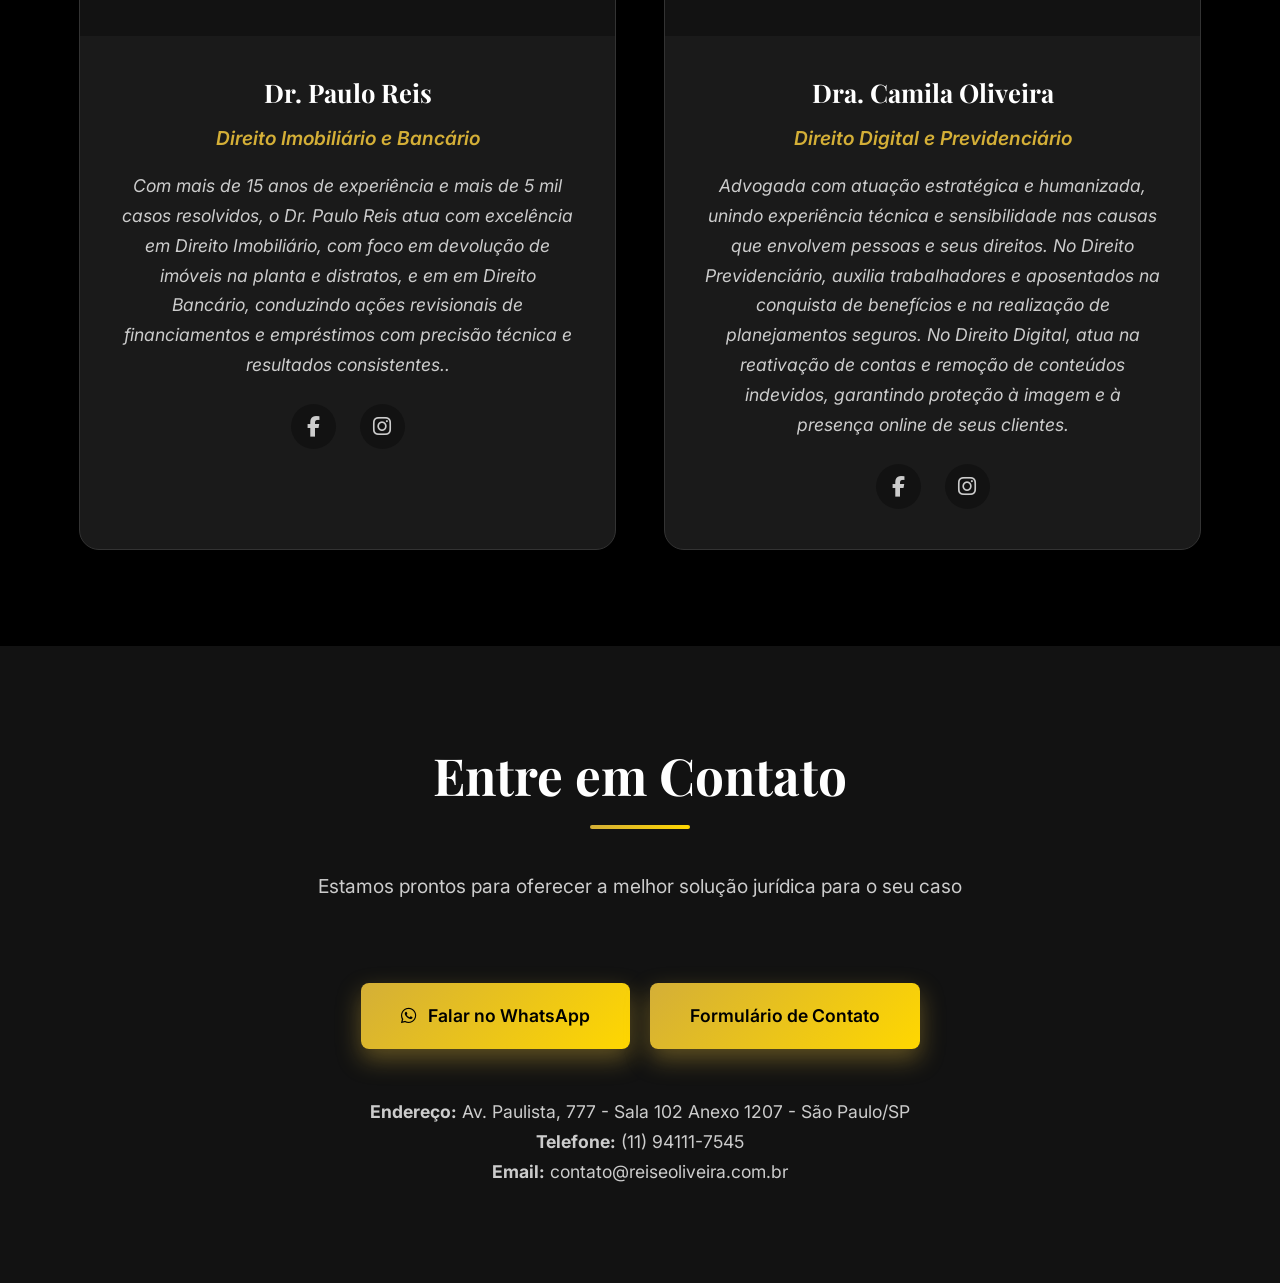
==== commit d4801141: "Point header logo to the new local novalogo.png Was pointing to an external URL on conclusao.unieja." ====
--- a/index.html
+++ b/index.html
@@ -604,7 +604,7 @@
     <header id="header">
         <div class="container header-container">
             <a href="index.html" class="logo">
-                <img src="https://conclusao.unieja.com.br/wp-content/uploads/2025/11/logo-reis.png" alt="Reis e Oliveira Advocacia" class="logo-img">
+                <img src="novalogo.png" alt="Reis e Oliveira Advocacia" class="logo-img">
                 <span>Reis & Oliveira</span>
             </a>
             <div class="mobile-menu">☰</div>
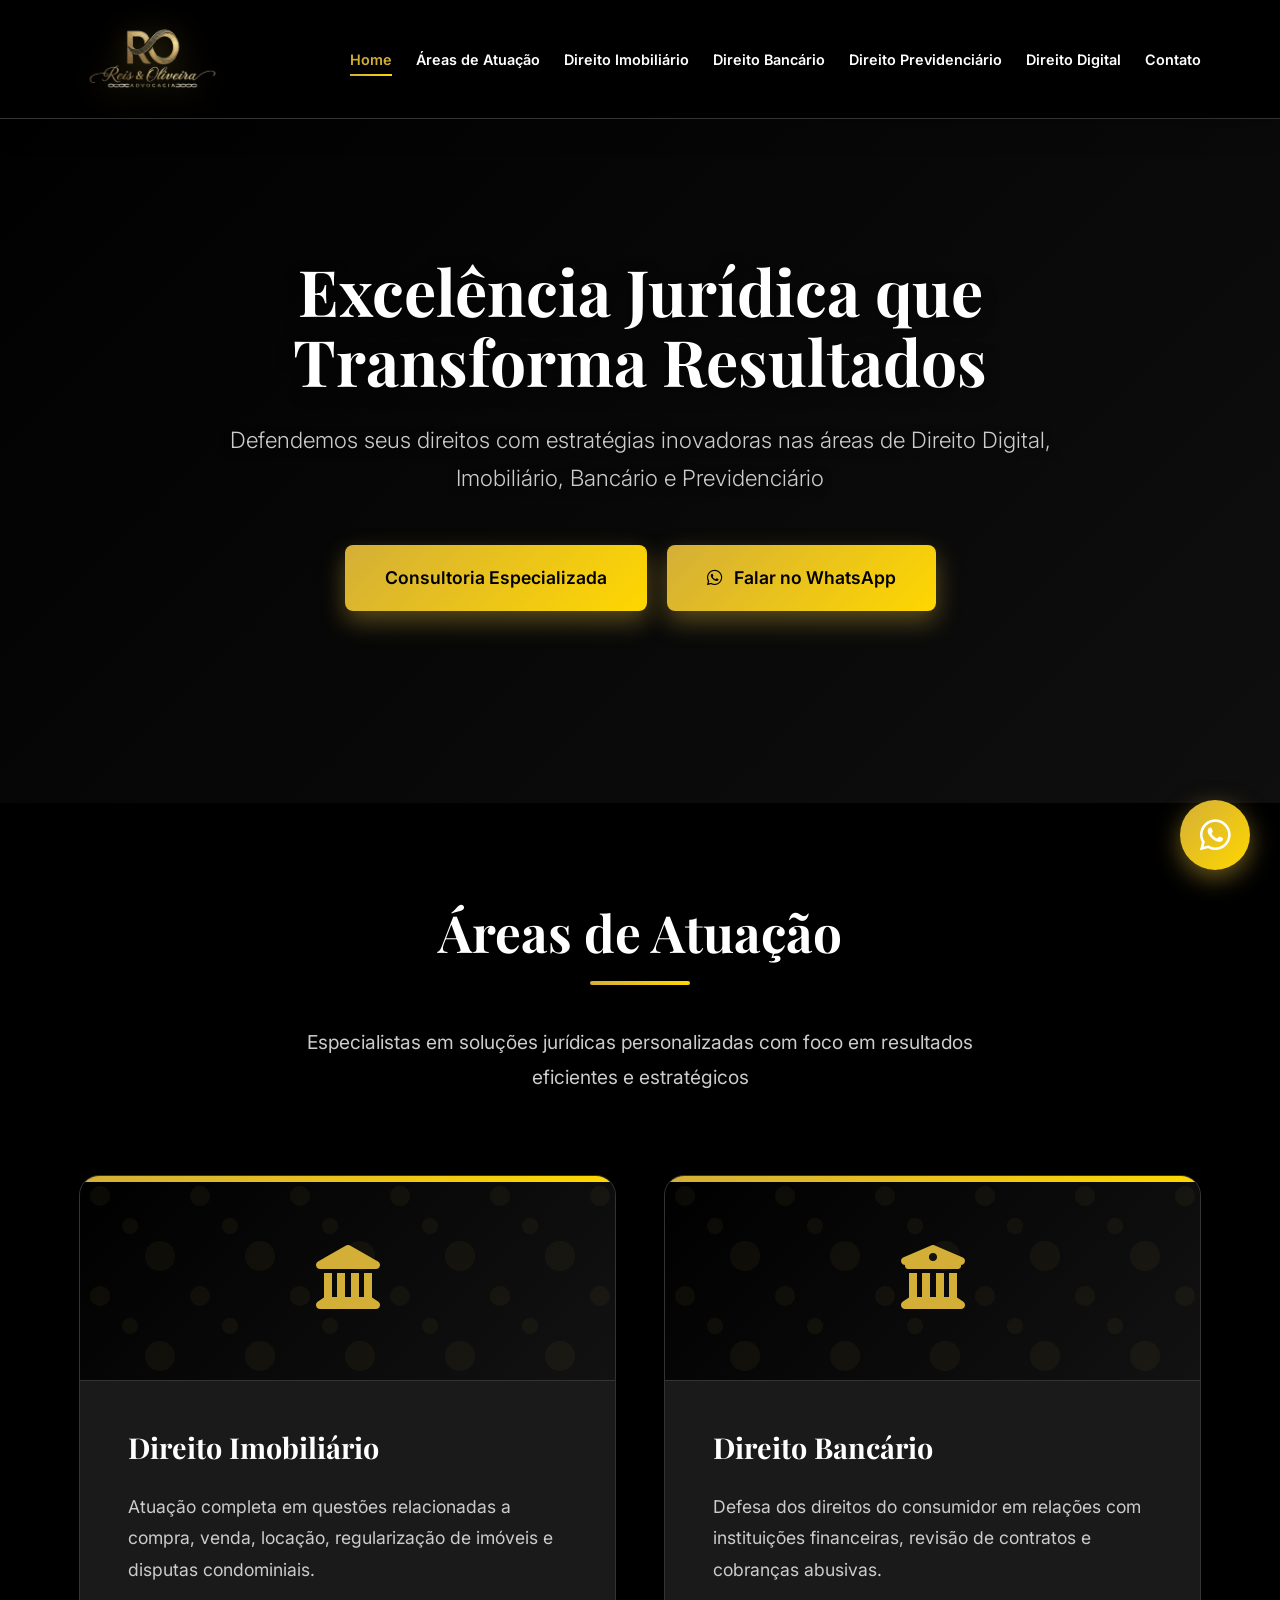
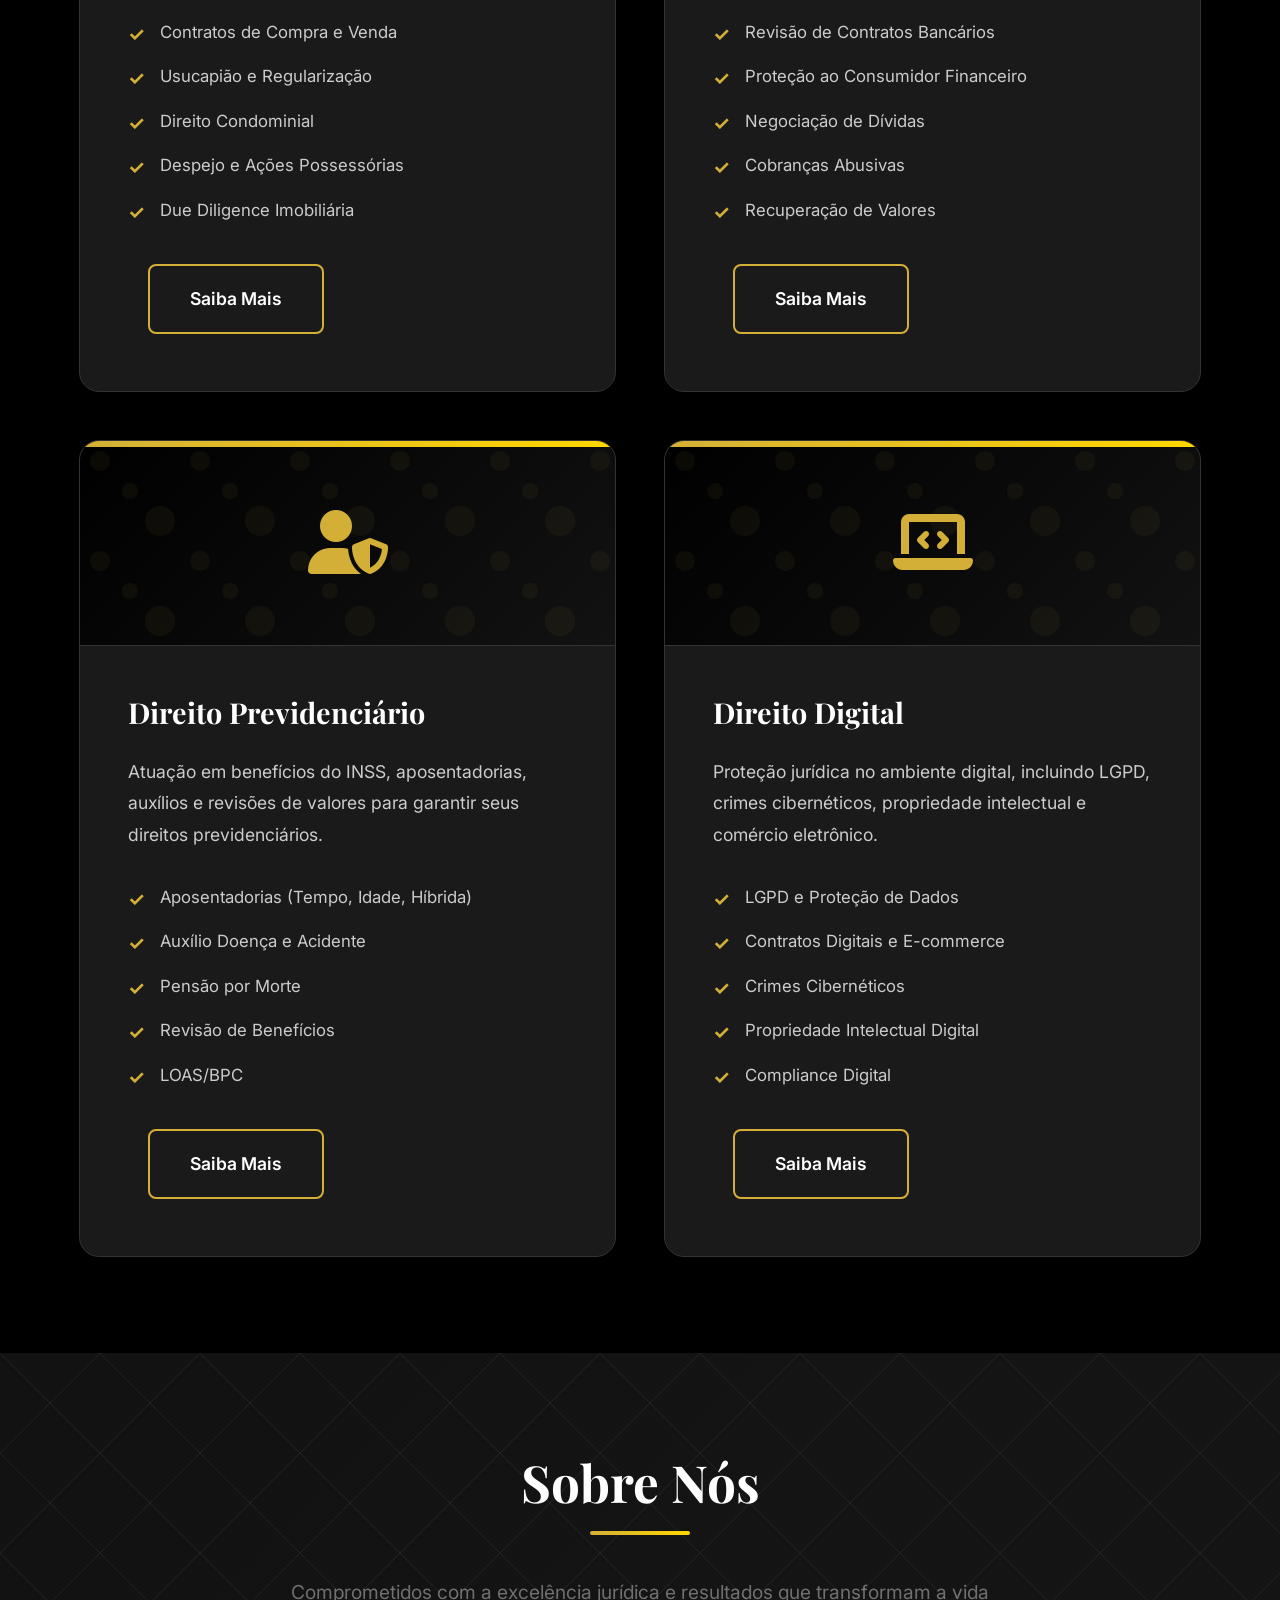
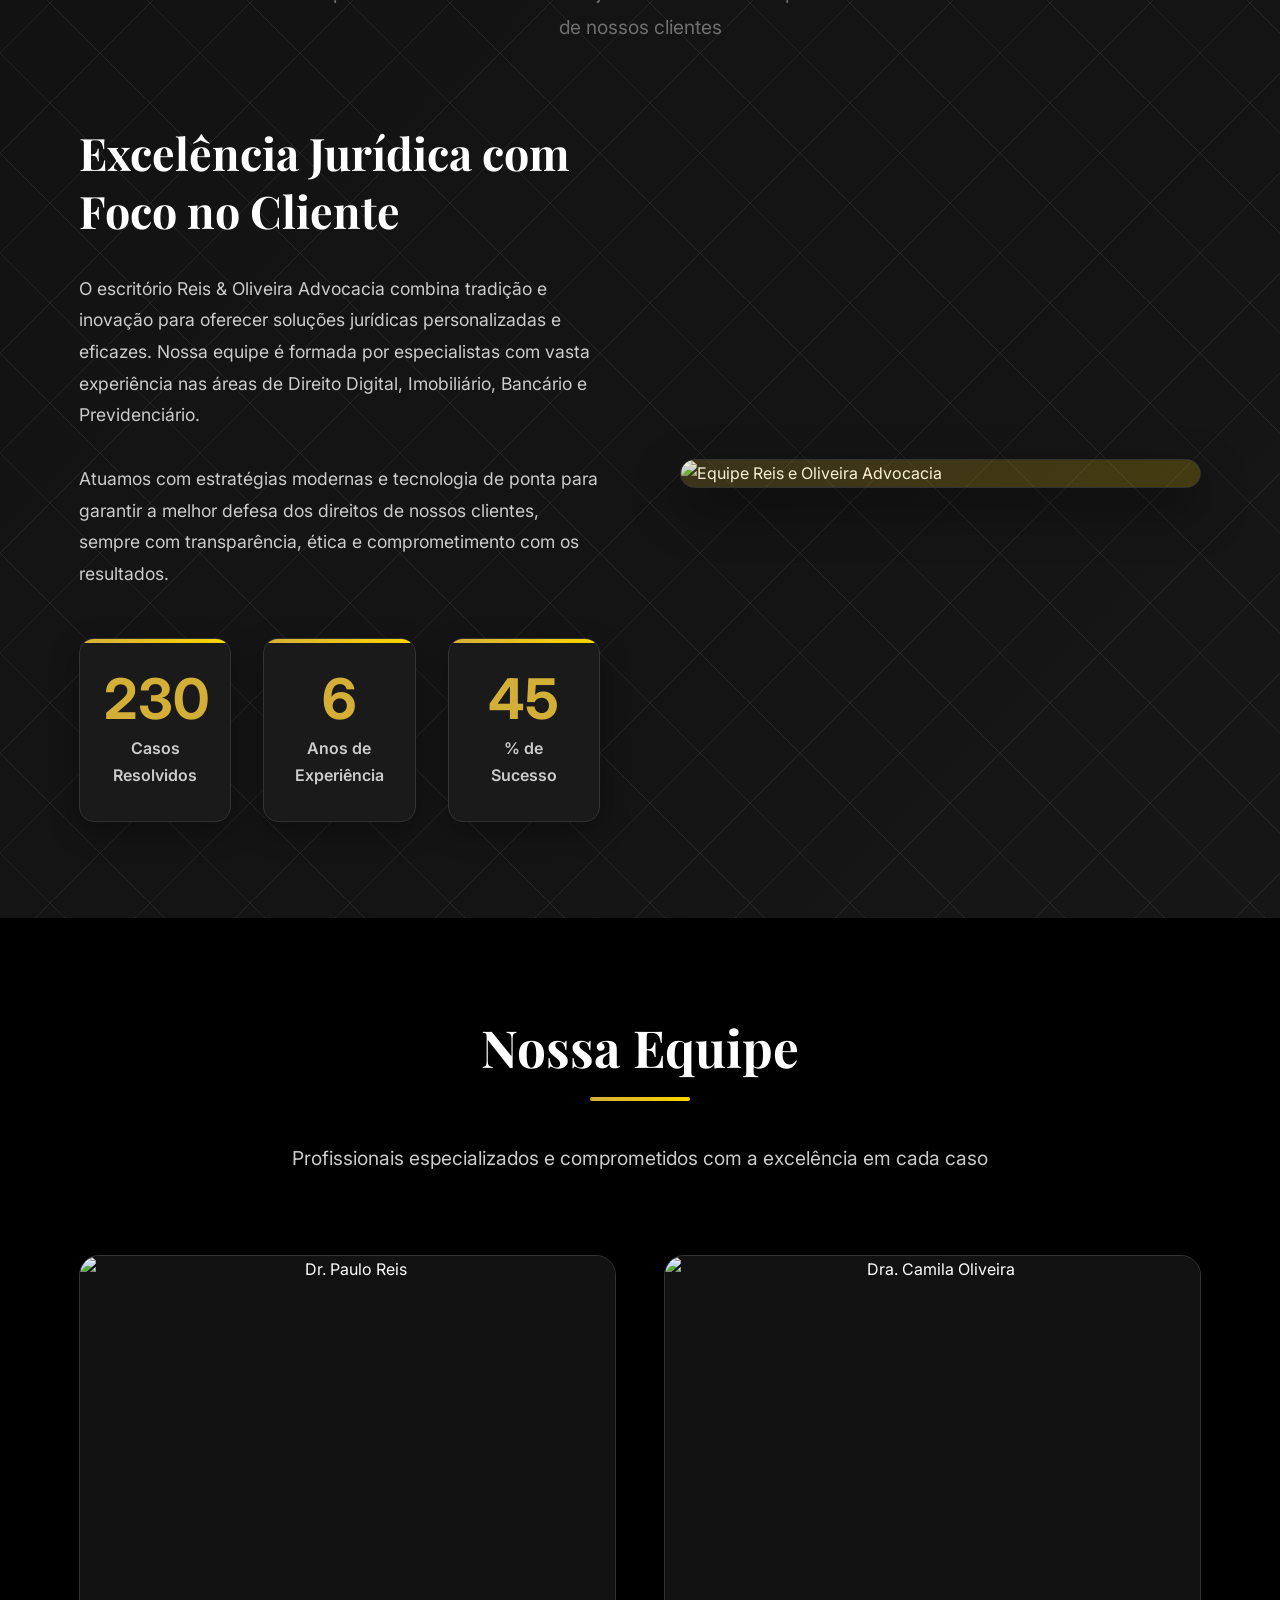
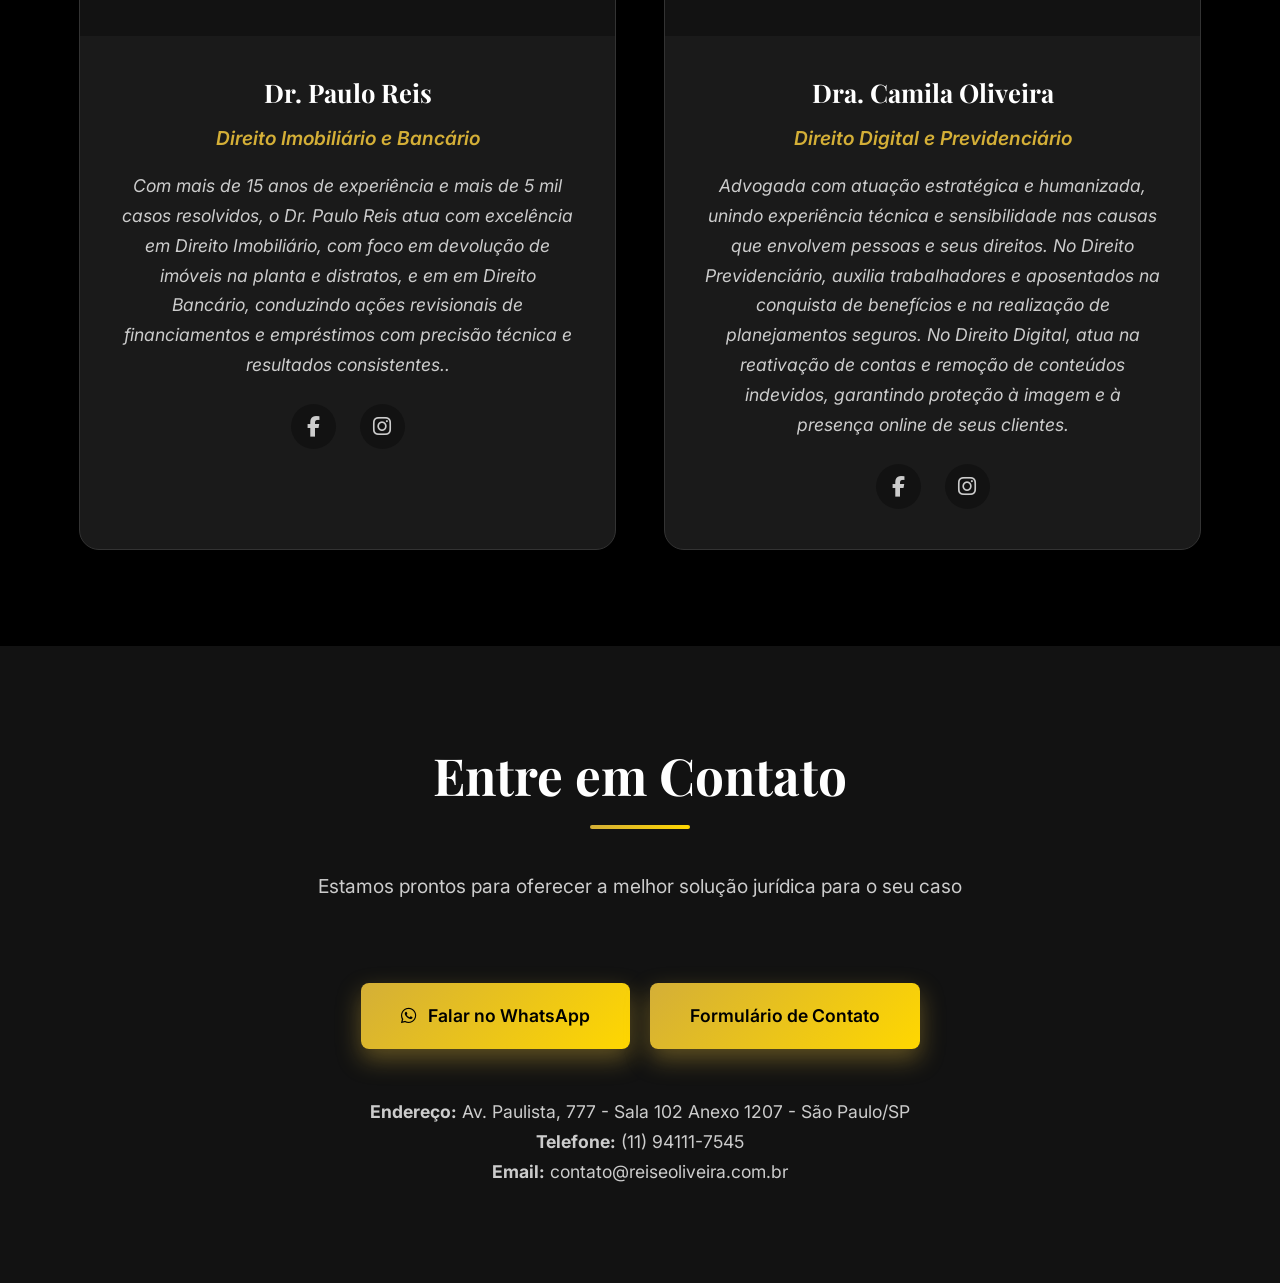
==== commit 412806ac: "Remove redundant "Reis & Oliveira" text next to header logo, enlarge logo The new logo image already" ====
--- a/index.html
+++ b/index.html
@@ -605,7 +605,6 @@
         <div class="container header-container">
             <a href="index.html" class="logo">
                 <img src="novalogo.png" alt="Reis e Oliveira Advocacia" class="logo-img">
-                <span>Reis & Oliveira</span>
             </a>
             <div class="mobile-menu">☰</div>
             <nav id="main-nav">
--- a/css/style.css
+++ b/css/style.css
@@ -156,10 +156,14 @@
 }
 
 .logo-img {
-    height: 55px;
-    margin-right: 12px;
+    height: 80px;
     animation: float 4s ease-in-out infinite;
     filter: drop-shadow(0 5px 15px rgba(212, 175, 55, 0.3));
+    transition: height 0.4s ease;
+}
+
+header.scrolled .logo-img {
+    height: 60px;
 }
 
 .logo span {
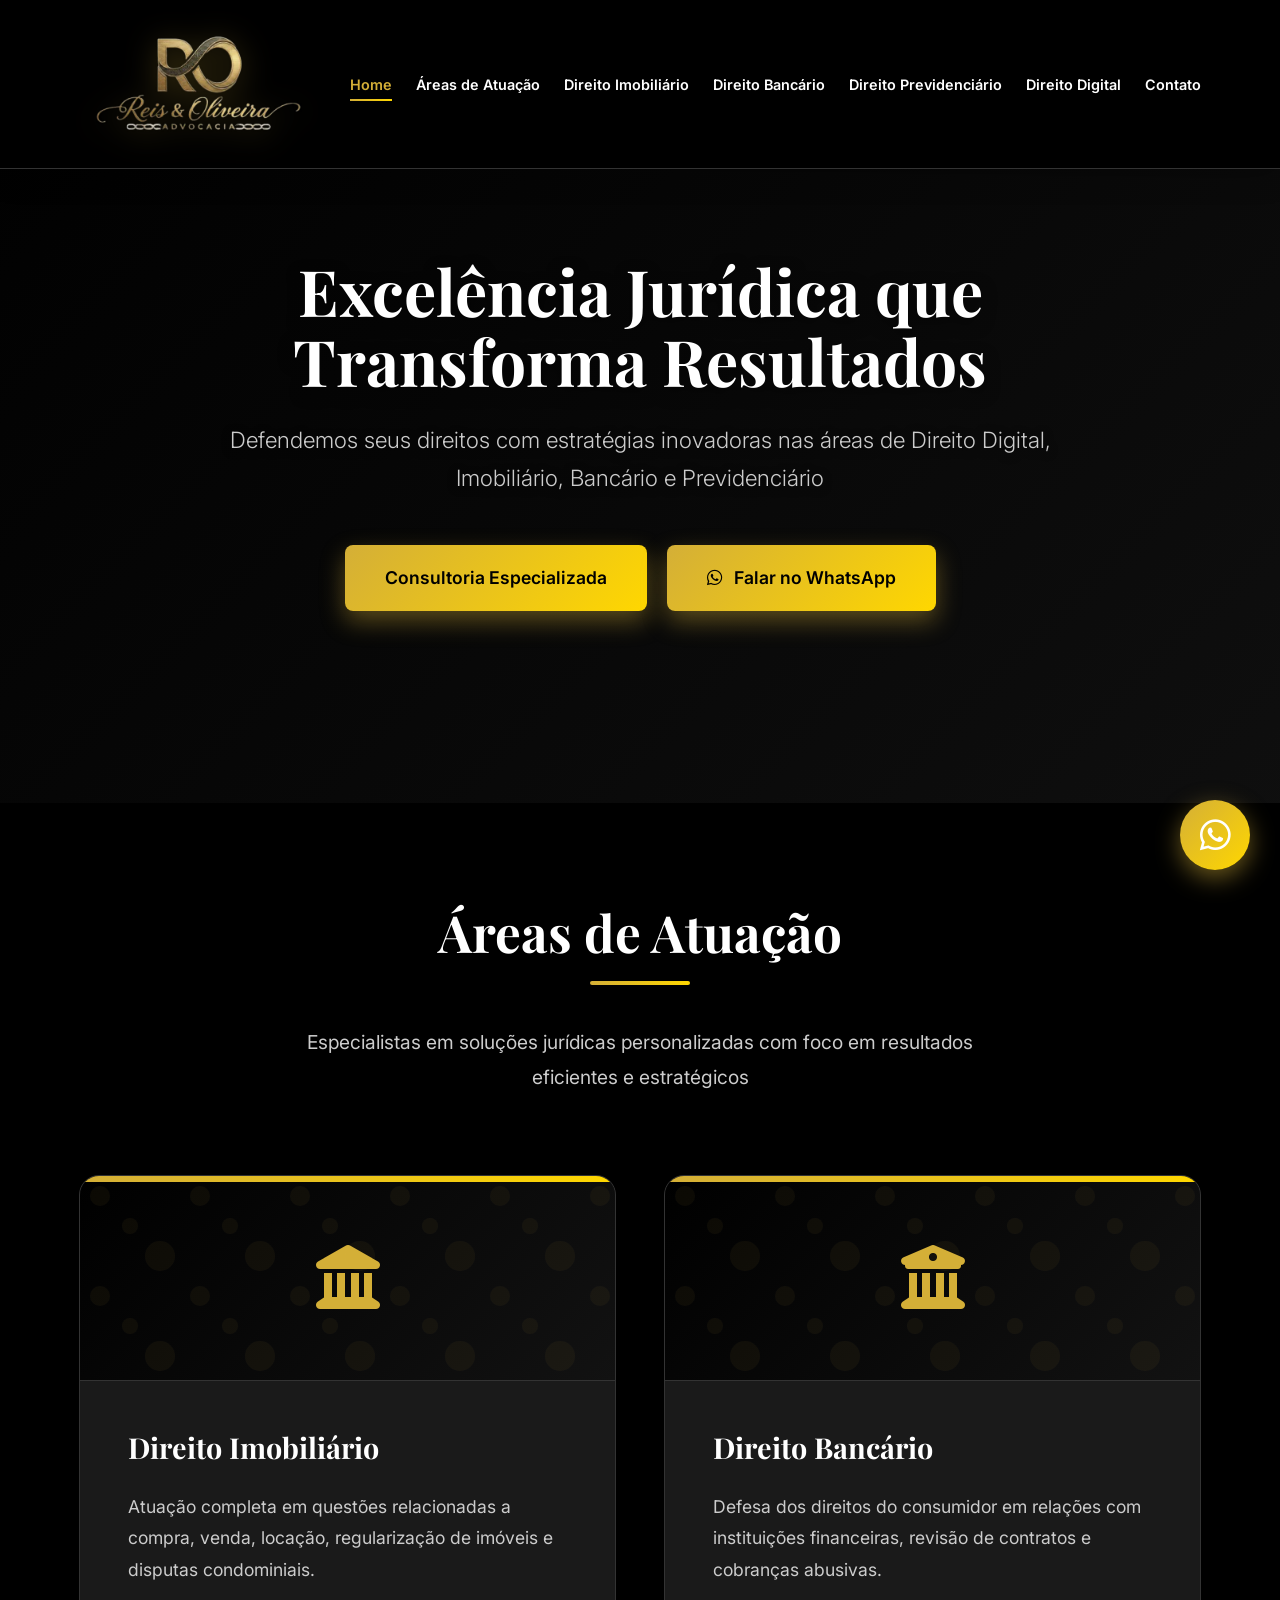
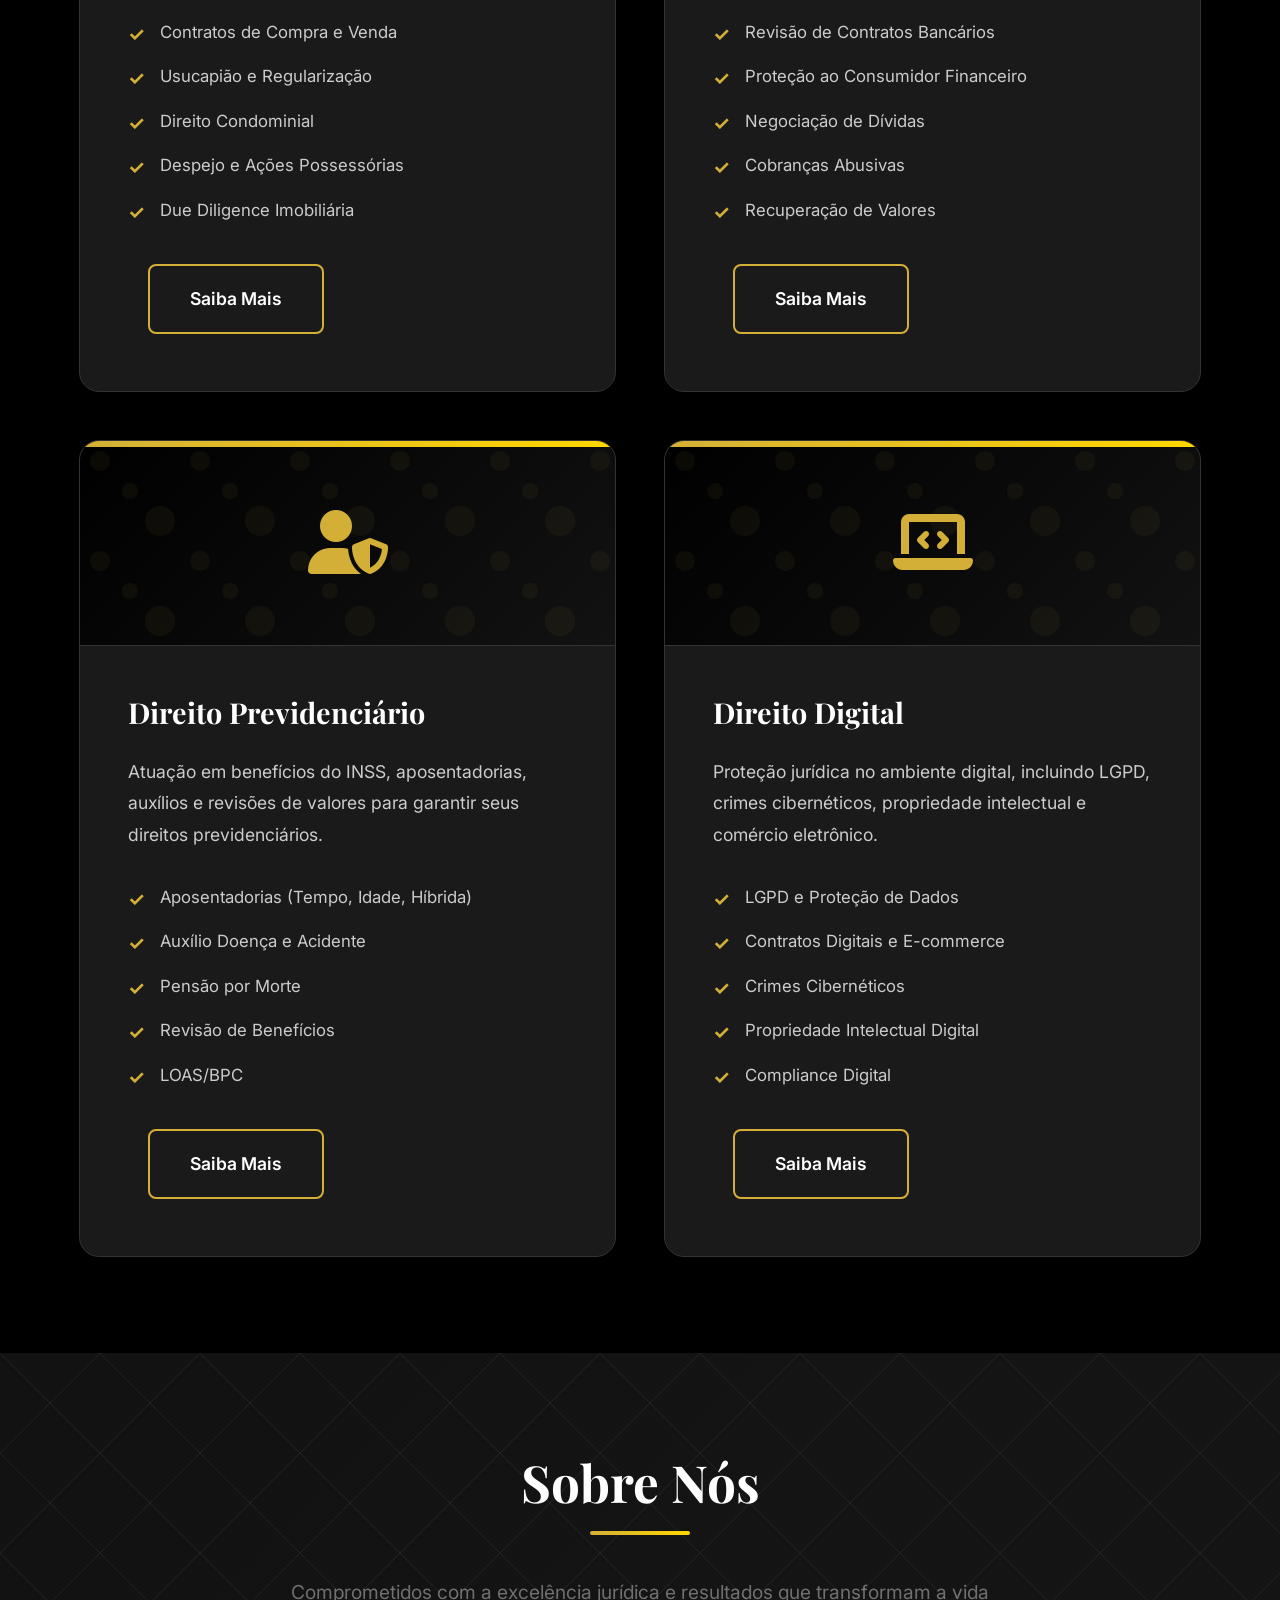
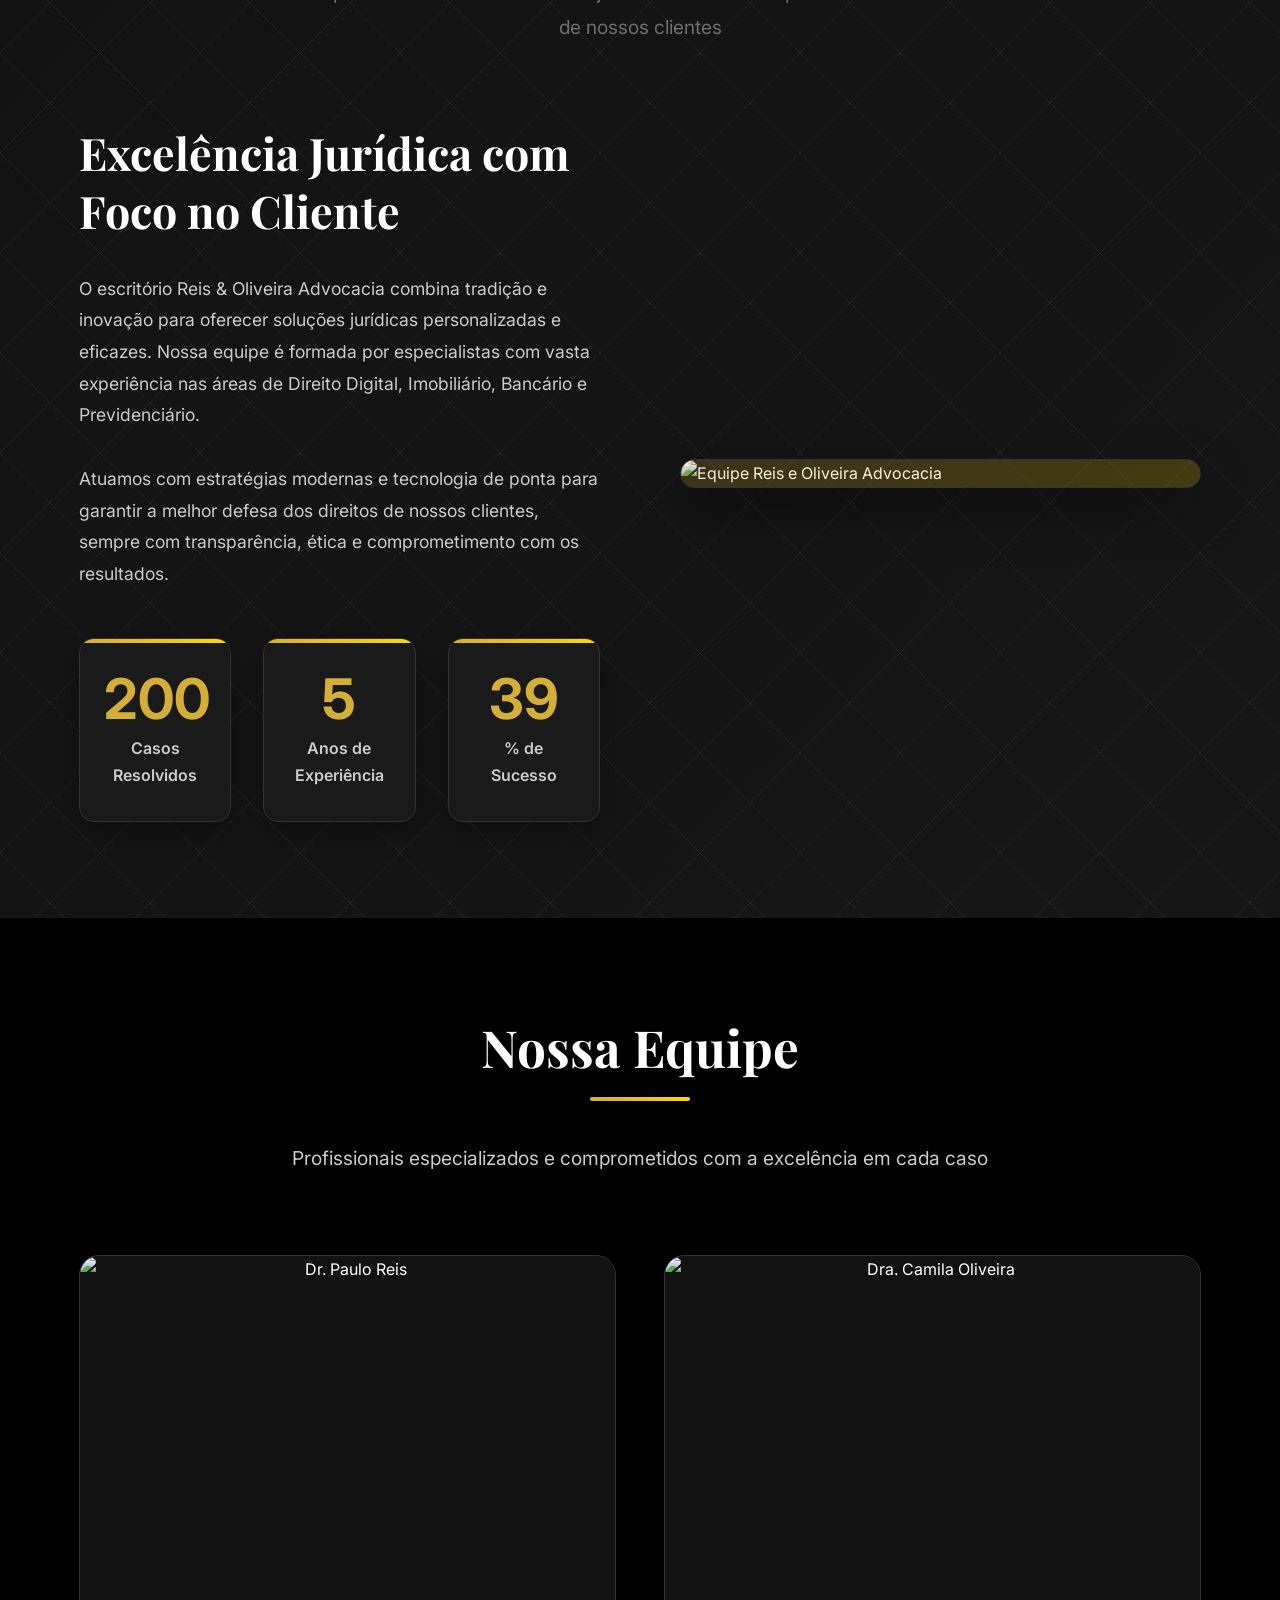
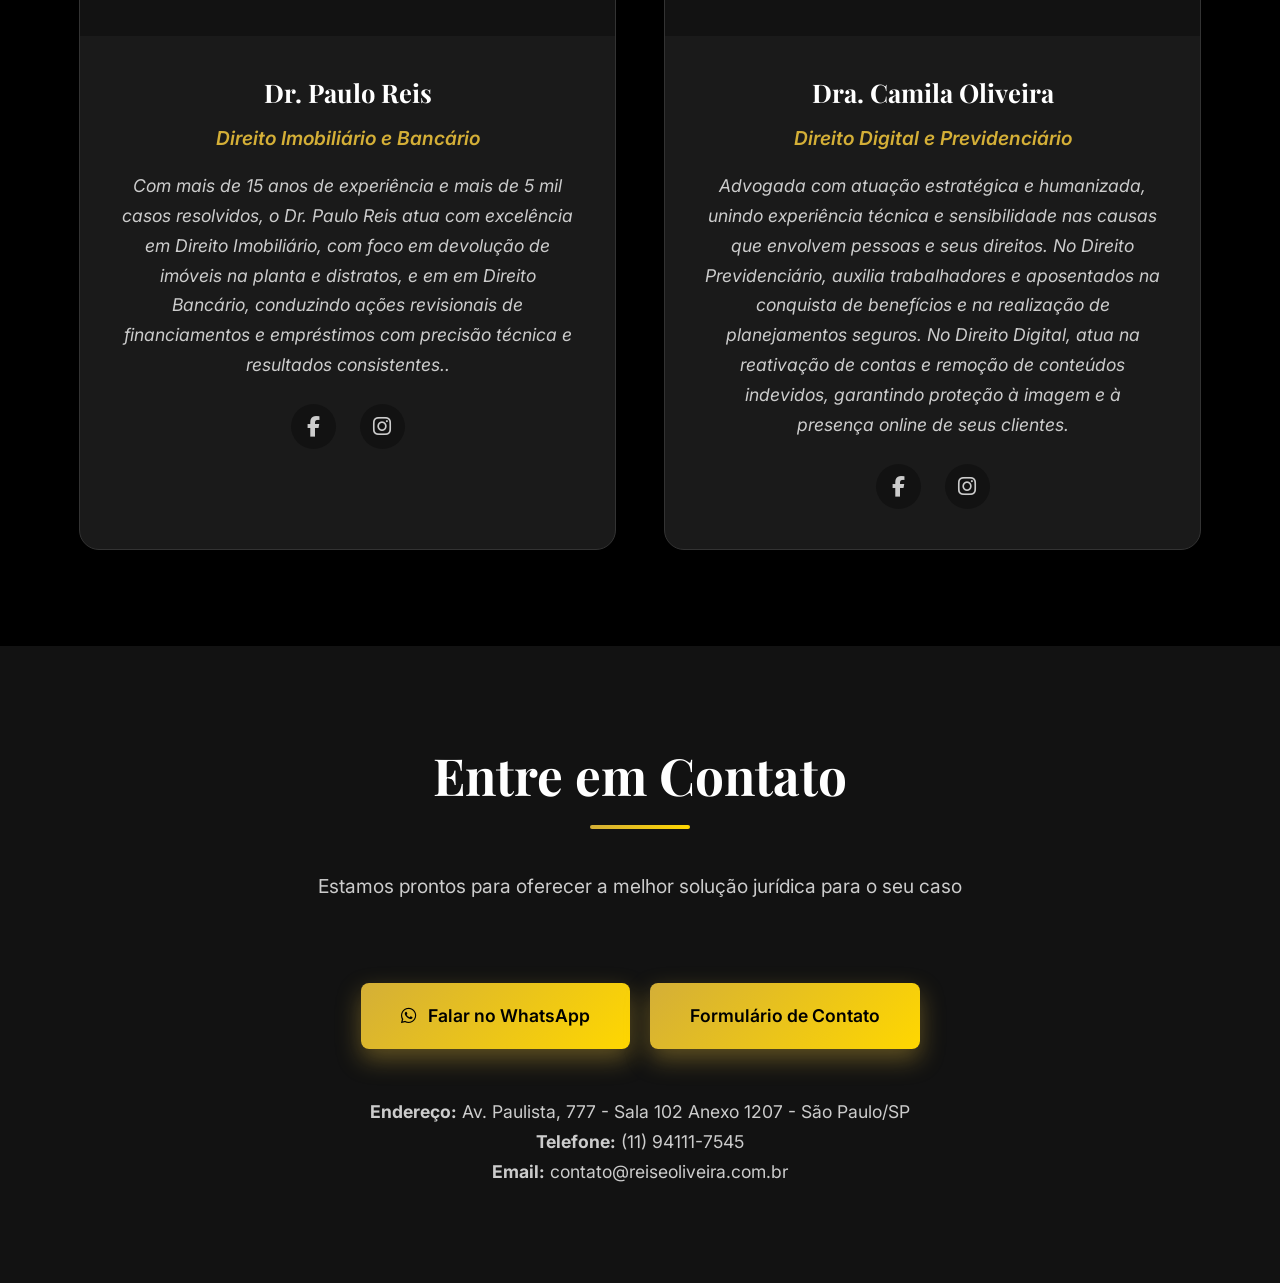
==== commit 3b5d9c51: "SEO: add canonical, Open Graph/Twitter cards, LegalService schema; compress logo - Canonical tags on" ====
--- a/index.html
+++ b/index.html
@@ -5,6 +5,18 @@
     <meta name="viewport" content="width=device-width, initial-scale=1.0">
     <title>Reis e Oliveira Advocacia - Excelência em Direito Digital e Imobiliário</title>
     <meta name="description" content="Escritório de advocacia especializado em Direito Digital, Imobiliário, Bancário e Previdenciário. Soluções jurídicas personalizadas com resultados comprovados.">
+    <link rel="canonical" href="https://reiseoliveiraadv.com.br/">
+    <meta property="og:type" content="website">
+    <meta property="og:site_name" content="Reis & Oliveira Advocacia">
+    <meta property="og:title" content="Reis e Oliveira Advocacia - Excelência em Direito Digital e Imobiliário">
+    <meta property="og:description" content="Escritório de advocacia especializado em Direito Digital, Imobiliário, Bancário e Previdenciário. Soluções jurídicas personalizadas com resultados comprovados.">
+    <meta property="og:url" content="https://reiseoliveiraadv.com.br/">
+    <meta property="og:image" content="https://reiseoliveiraadv.com.br/novalogo.png">
+    <meta property="og:locale" content="pt_BR">
+    <meta name="twitter:card" content="summary_large_image">
+    <meta name="twitter:title" content="Reis e Oliveira Advocacia - Excelência em Direito Digital e Imobiliário">
+    <meta name="twitter:description" content="Escritório de advocacia especializado em Direito Digital, Imobiliário, Bancário e Previdenciário. Soluções jurídicas personalizadas com resultados comprovados.">
+    <meta name="twitter:image" content="https://reiseoliveiraadv.com.br/novalogo.png">
     <link rel="icon" href="https://conclusao.unieja.com.br/wp-content/uploads/2025/10/logo-reis-e-oliveira.png">
     <link rel="preconnect" href="https://fonts.googleapis.com">
     <link rel="preconnect" href="https://fonts.gstatic.com" crossorigin>
@@ -593,6 +605,51 @@
             }
         }
     </style>
+    <script type="application/ld+json">
+    {
+        "@context": "https://schema.org",
+        "@type": "LegalService",
+        "name": "Reis & Oliveira Advocacia",
+        "image": "https://reiseoliveiraadv.com.br/novalogo.png",
+        "url": "https://reiseoliveiraadv.com.br/",
+        "telephone": "+5511941117545",
+        "email": "contato@reiseoliveira.com.br",
+        "priceRange": "$$",
+        "address": {
+            "@type": "PostalAddress",
+            "streetAddress": "Av. Paulista, 777 - Sala 102 Anexo 1207",
+            "addressLocality": "São Paulo",
+            "addressRegion": "SP",
+            "postalCode": "01310-100",
+            "addressCountry": "BR"
+        },
+        "openingHoursSpecification": {
+            "@type": "OpeningHoursSpecification",
+            "dayOfWeek": ["Monday", "Tuesday", "Wednesday", "Thursday", "Friday"],
+            "opens": "09:00",
+            "closes": "18:00"
+        },
+        "areaServed": {
+            "@type": "City",
+            "name": "São Paulo"
+        },
+        "employee": [
+            {
+                "@type": "Person",
+                "name": "Paulo Reis",
+                "jobTitle": "Advogado",
+                "identifier": "OAB/SP 376.224"
+            },
+            {
+                "@type": "Person",
+                "name": "Camila Oliveira",
+                "jobTitle": "Advogada",
+                "identifier": "OAB/SP 536.968"
+            }
+        ]
+    }
+    </script>
+
 </head>
 <body>
     <!-- Botão WhatsApp Flutuante -->
--- a/css/style.css
+++ b/css/style.css
@@ -156,14 +156,14 @@
 }
 
 .logo-img {
-    height: 80px;
+    height: 130px;
     animation: float 4s ease-in-out infinite;
     filter: drop-shadow(0 5px 15px rgba(212, 175, 55, 0.3));
     transition: height 0.4s ease;
 }
 
 header.scrolled .logo-img {
-    height: 60px;
+    height: 85px;
 }
 
 .logo span {
@@ -394,6 +394,14 @@
         align-items: flex-start;
     }
 
+    .logo-img {
+        height: 75px;
+    }
+
+    header.scrolled .logo-img {
+        height: 60px;
+    }
+
     nav {
         width: 100%;
         margin-top: 1rem;
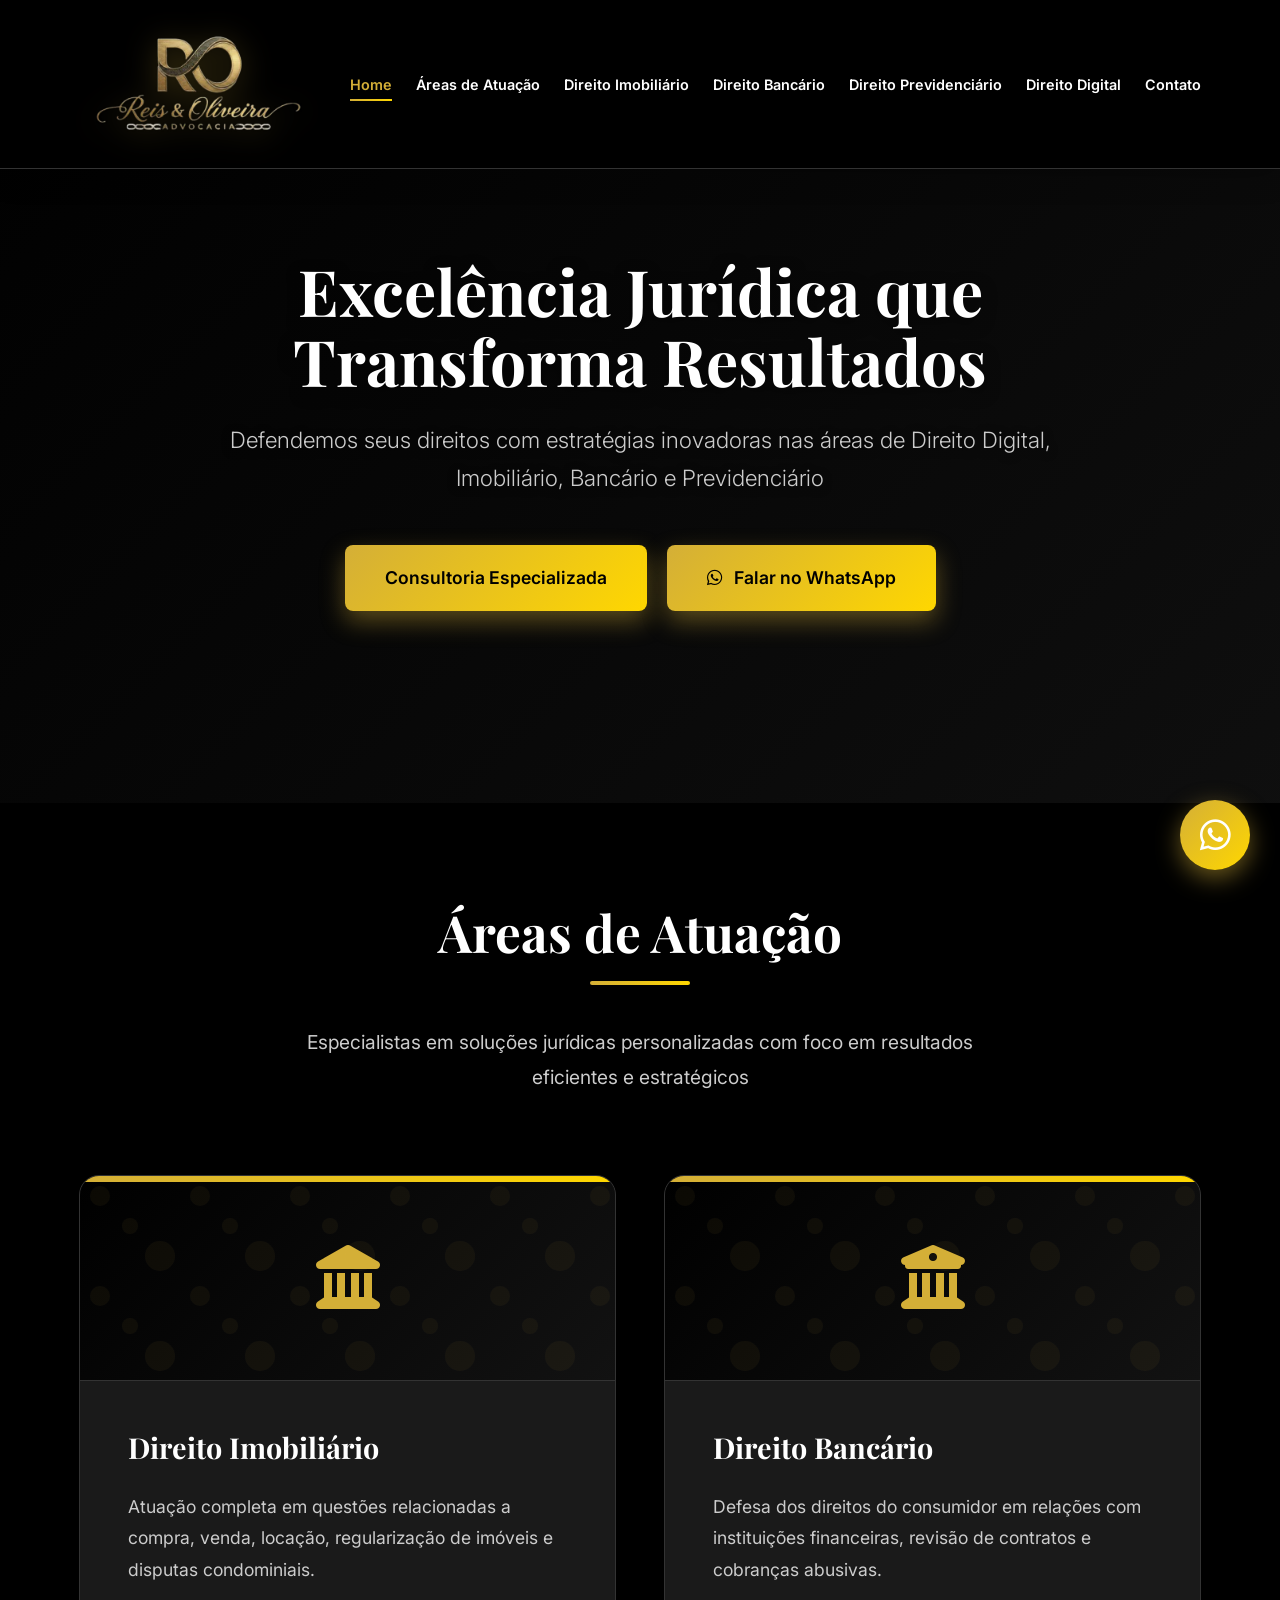
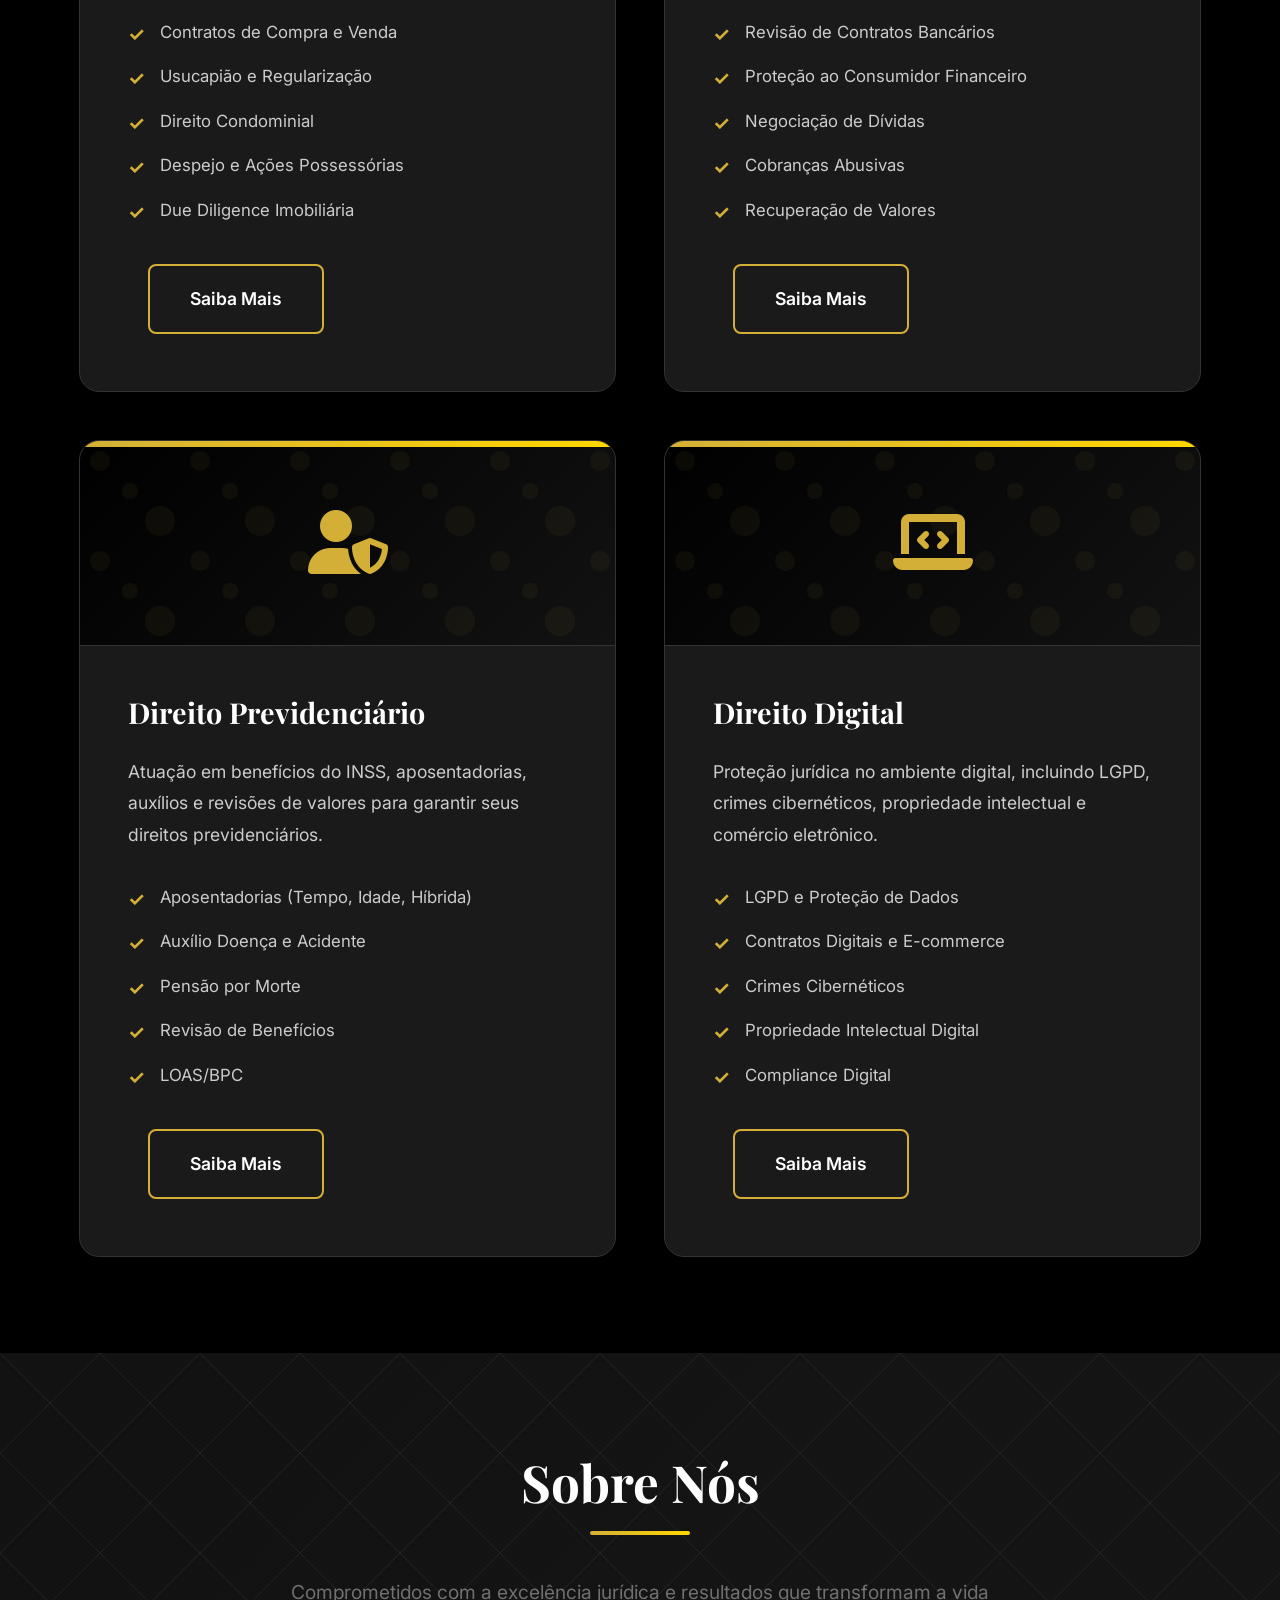
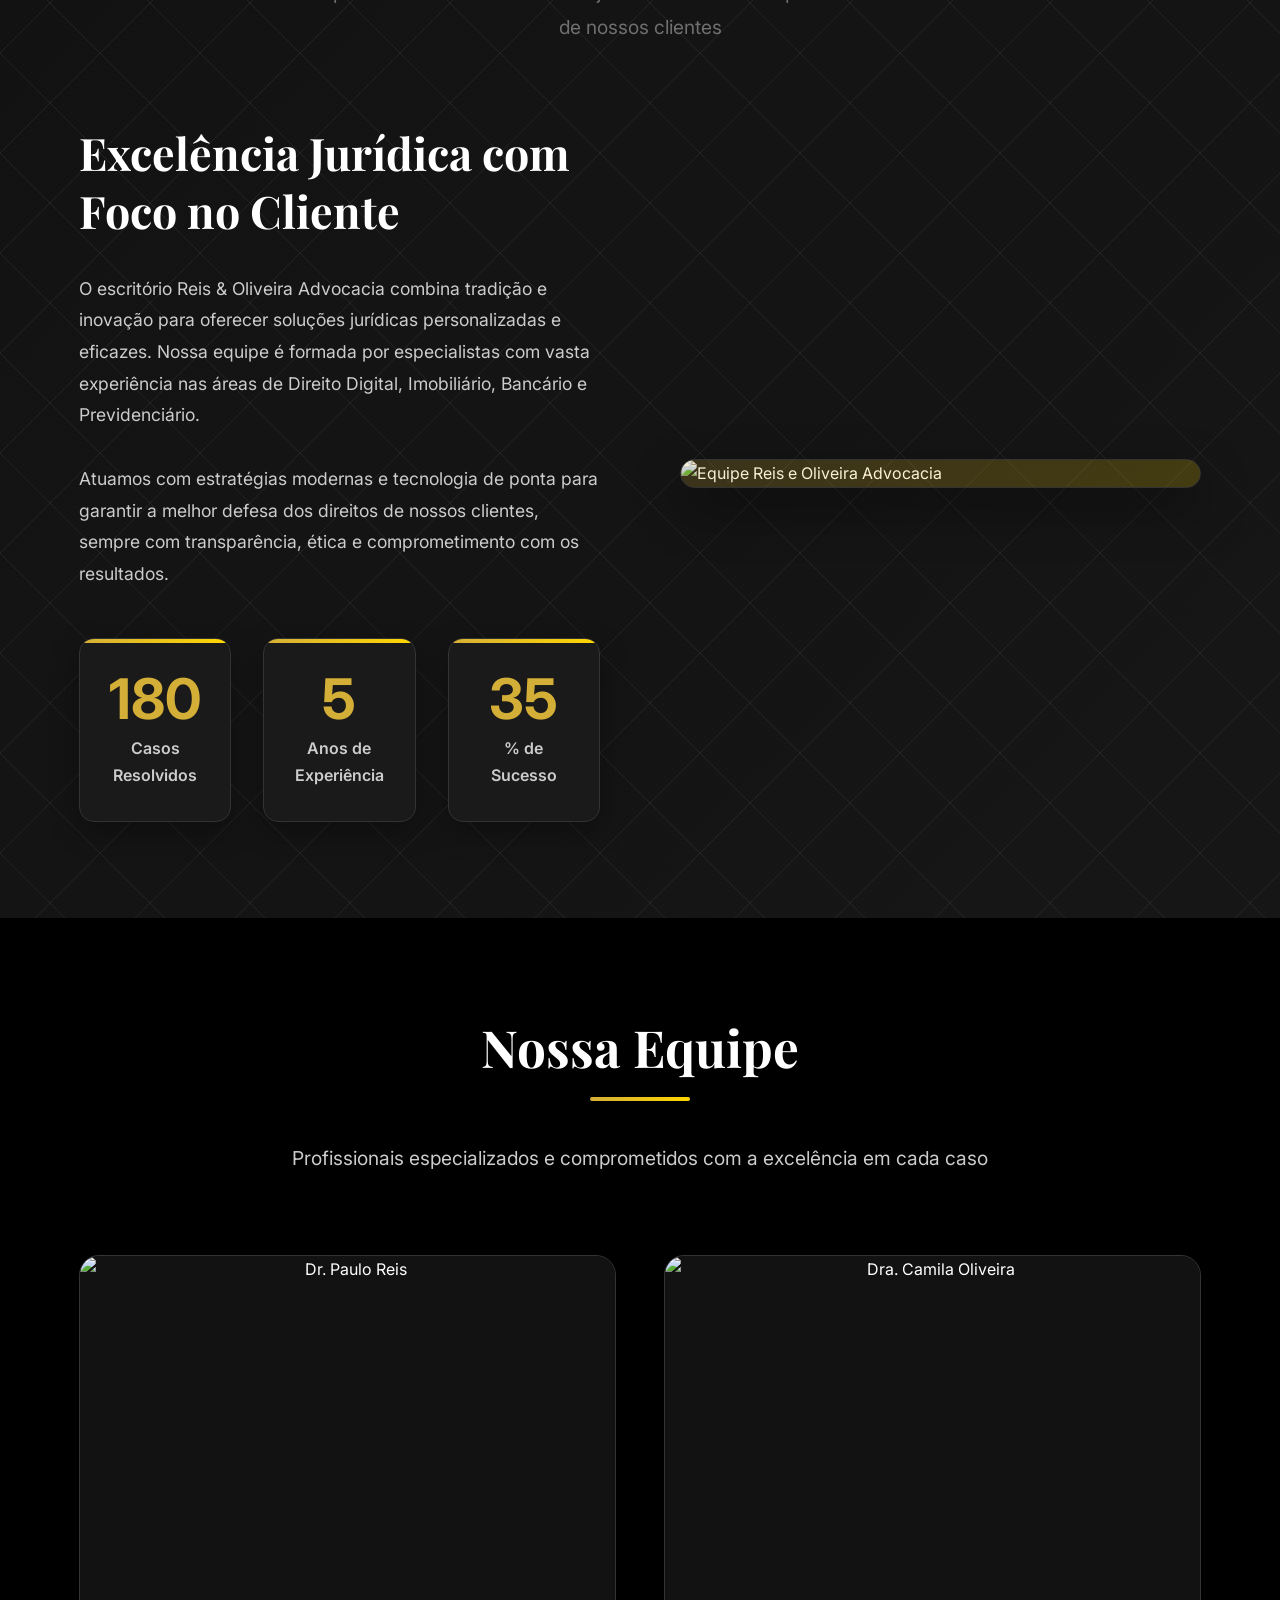
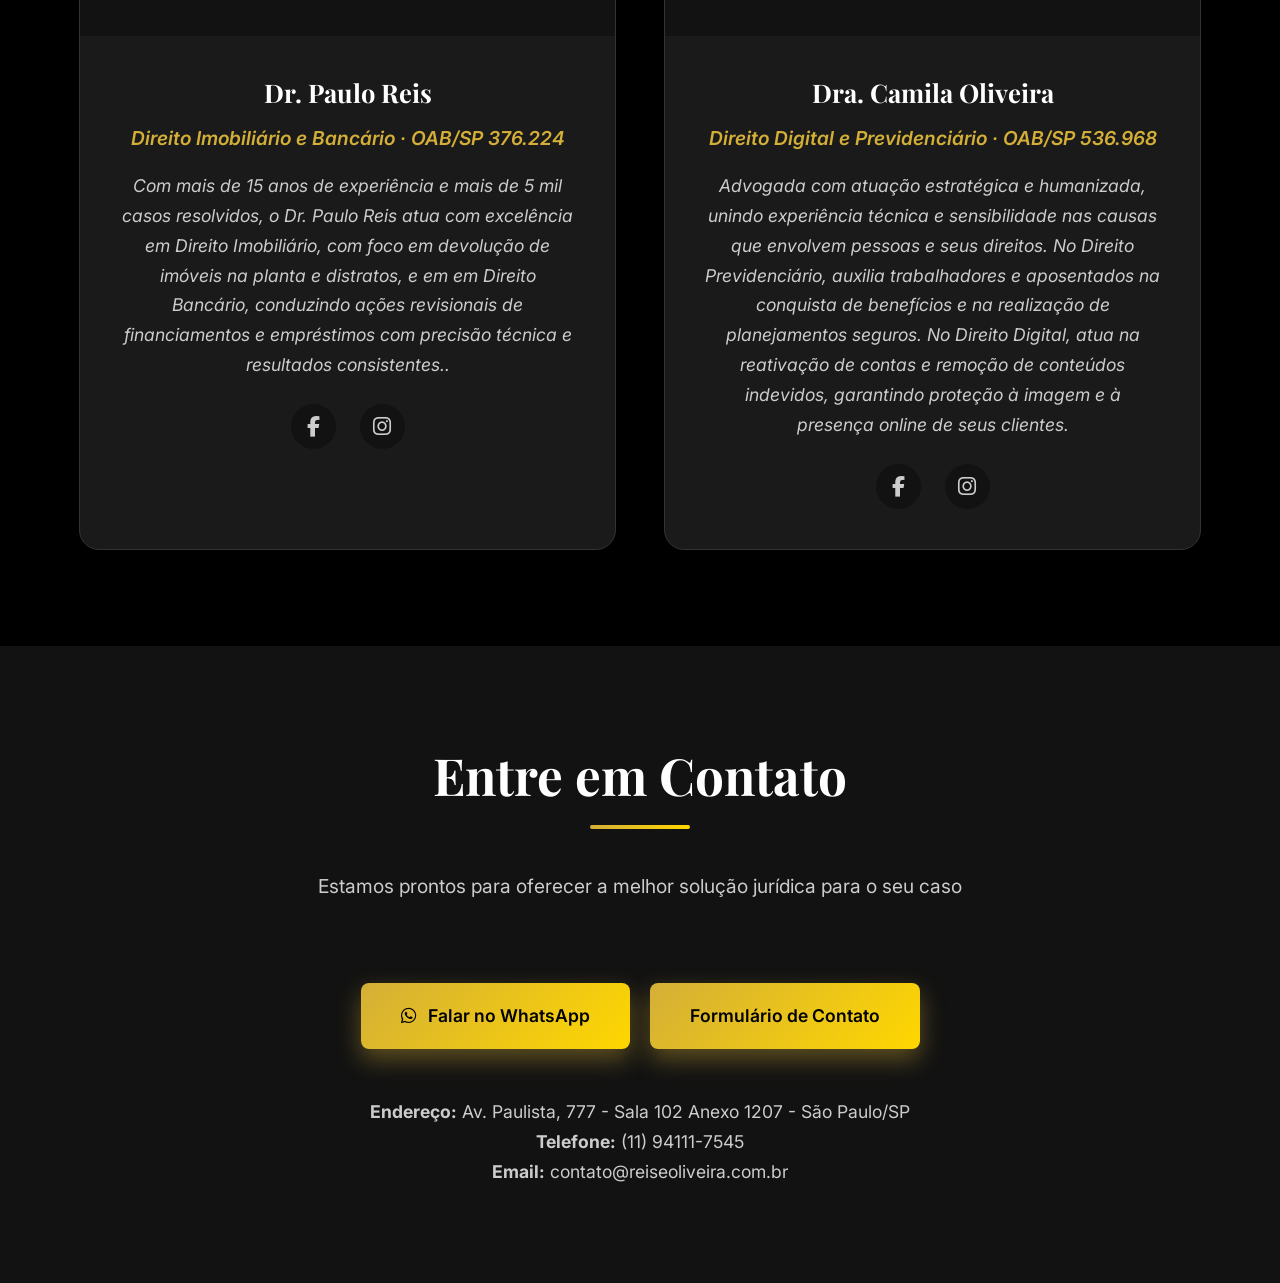
==== commit b81409cf: "Display OAB/SP registration numbers next to each attorney's name" ====
--- a/index.html
+++ b/index.html
@@ -829,7 +829,7 @@
                     </div>
                     <div class="member-info">
                         <h3>Dr. Paulo Reis</h3>
-                        <p class="specialty">Direito Imobiliário e Bancário</p>
+                        <p class="specialty">Direito Imobiliário e Bancário · OAB/SP 376.224</p>
                         <p>Com mais de 15 anos de experiência e mais de 5 mil casos resolvidos, o Dr. Paulo Reis atua com excelência em Direito Imobiliário, com foco em devolução de imóveis na planta e distratos, e em em Direito Bancário, conduzindo ações revisionais de financiamentos e empréstimos com precisão técnica e resultados consistentes..</p>
                         <div class="member-social">
                             <a href="#"><i class="fab fa-facebook-f"></i></a>
@@ -843,7 +843,7 @@
                     </div>
                     <div class="member-info">
                         <h3>Dra. Camila Oliveira</h3>
-                        <p class="specialty">Direito Digital e Previdenciário</p>
+                        <p class="specialty">Direito Digital e Previdenciário · OAB/SP 536.968</p>
                         <p>Advogada com atuação estratégica e humanizada, unindo experiência técnica e sensibilidade nas causas que envolvem pessoas e seus direitos. No Direito Previdenciário, auxilia trabalhadores e aposentados na conquista de benefícios e na realização de planejamentos seguros.
                            No Direito Digital, atua na reativação de contas e remoção de conteúdos indevidos, garantindo proteção à imagem e à presença online de seus clientes.</p>
                         <div class="member-social">
